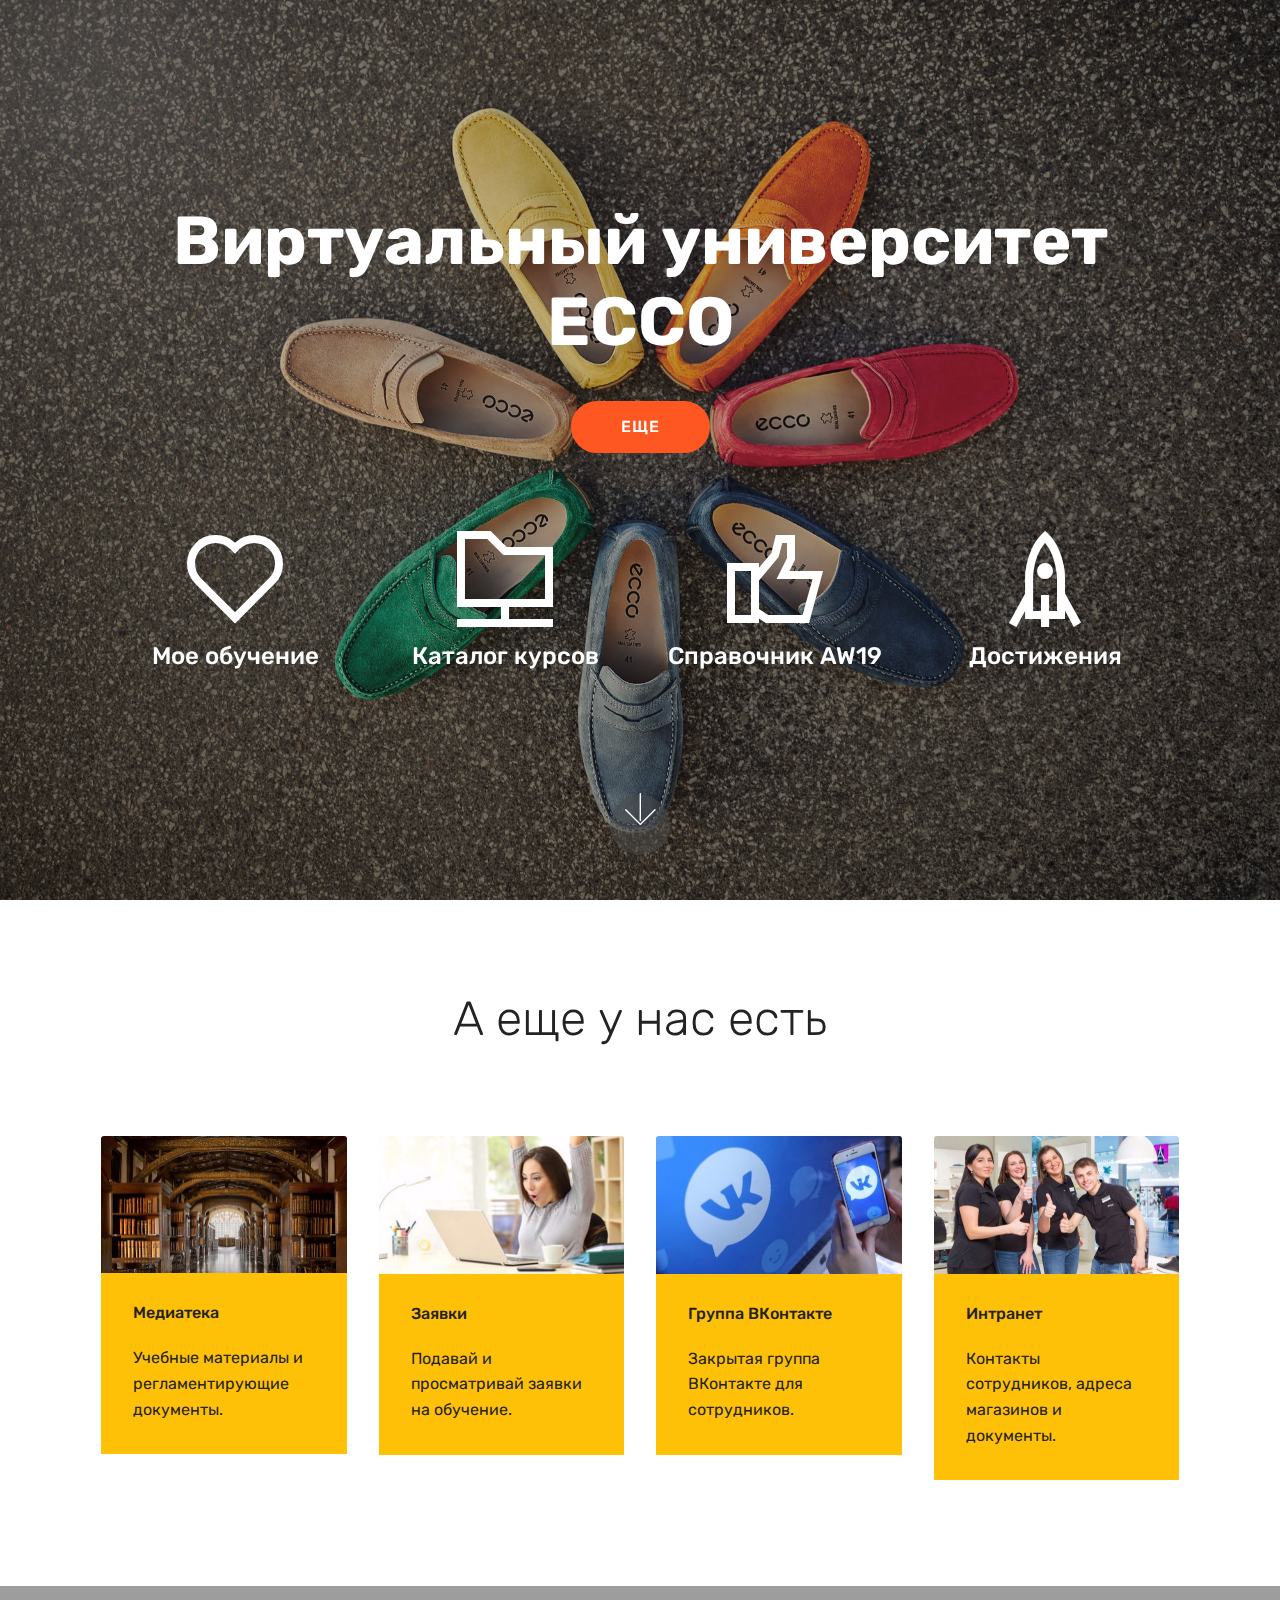
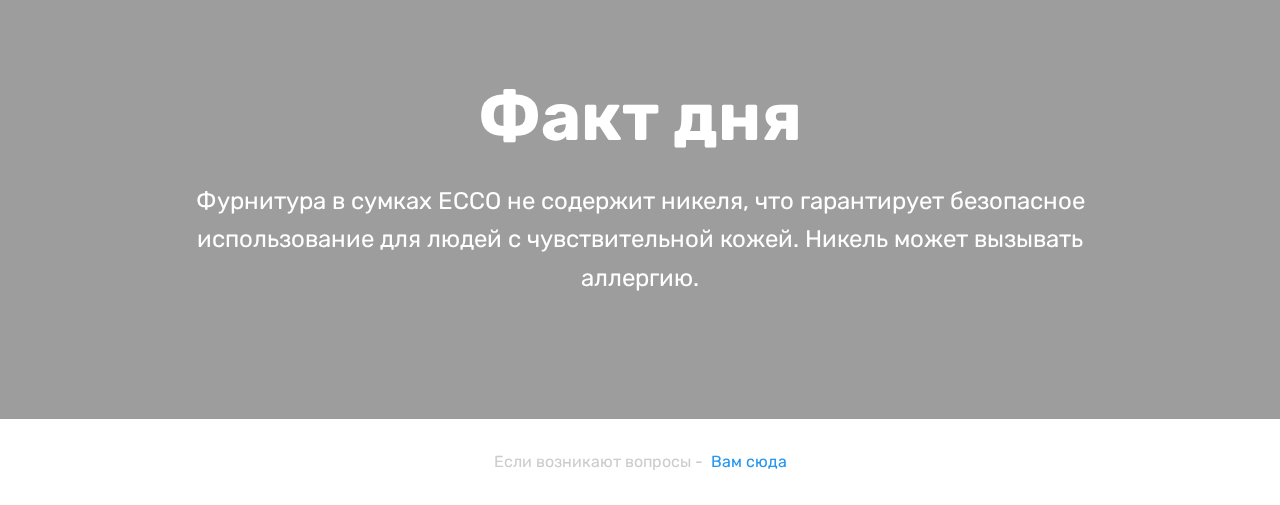
==== index.html @ 0a406d46 "create github pages" ====
<!DOCTYPE html>
<html>
<head>
  <!-- Site made with Mobirise Website Builder v4.11.6, https://mobirise.com -->
  <meta charset="UTF-8">
  <meta http-equiv="X-UA-Compatible" content="IE=edge">
  <meta name="generator" content="Mobirise v4.11.6, mobirise.com">
  <meta name="viewport" content="width=device-width, initial-scale=1, minimum-scale=1">
  <link rel="shortcut icon" href="assets/images/logo4.png" type="image/x-icon">
  <meta name="description" content="">
  
  <title>Home</title>
  <link rel="stylesheet" href="assets/web/assets/mobirise-icons2/mobirise2.css">
  <link rel="stylesheet" href="assets/web/assets/mobirise-icons/mobirise-icons.css">
  <link rel="stylesheet" href="assets/bootstrap/css/bootstrap.min.css">
  <link rel="stylesheet" href="assets/bootstrap/css/bootstrap-grid.min.css">
  <link rel="stylesheet" href="assets/bootstrap/css/bootstrap-reboot.min.css">
  <link rel="stylesheet" href="assets/tether/tether.min.css">
  <link rel="stylesheet" href="assets/theme/css/style.css">
  <link rel="preload" as="style" href="assets/mobirise/css/mbr-additional.css"><link rel="stylesheet" href="assets/mobirise/css/mbr-additional.css" type="text/css">
  
  
  
</head>
<body>
  <section class="header12 cid-rF2KSXUVbj mbr-fullscreen mbr-parallax-background" id="header12-5">

    

    <div class="mbr-overlay" style="opacity: 0.3; background-color: rgb(35, 35, 35);">
    </div>

    <div class="container  ">
            <div class="media-container">
                <div class="col-md-12 align-center">
                    <h1 class="mbr-section-title pb-3 mbr-white mbr-bold mbr-fonts-style display-1">Виртуальный университет ECCO</h1>
                    
                    <div class="mbr-section-btn align-center py-2"><a class="btn btn-md btn-secondary display-4" href="index.html#features18-3">ЕЩЕ</a></div>

                    <div class="icons-media-container mbr-white">
                        <div class="card col-12 col-md-6 col-lg-3">
                            <div class="icon-block">
                            <a href="https://eccoros.lms.mirapolis.ru/mira/#&step=15&s=G0wVFxaETwQktjFpTDcF&stype=nps&name=%D0%9C%D0%BE%D0%B8+%D0%BC%D0%B5%D1%80%D0%BE%D0%BF%D1%80%D0%B8%D1%8F%D1%82%D0%B8%D1%8F&doaction=Go&id=0&type=myMeasureList "target="_parent">
                                <span class="mbr-iconfont mobi-mbri-hearth mobi-mbri"></span>
                            </a>
                            </div>
                            <h5 class="mbr-fonts-style display-5">Мое обучение</h5>
                        </div>

                        <div class="card col-12 col-md-6 col-lg-3">
                            <div class="icon-block">
                                <a href="https://eccoros.lms.mirapolis.ru/mira/#&step=123&s=mNK8Bg6C9fw23qbfX5PQ&stype=nps&name=%D0%9A%D0%B0%D1%82%D0%B0%D0%BB%D0%BE%D0%B3+%D0%BC%D0%B5%D1%80%D0%BE%D0%BF%D1%80%D0%B8%D1%8F%D1%82%D0%B8%D0%B9&doaction=Go&id=0&type=StudentCoursesCat "target="_parent">
                                    <span class="mbr-iconfont mobi-mbri-to-ftp mobi-mbri"></span>
                                </a>
                            </div>
                            <h5 class="mbr-fonts-style display-5">
                                Каталог курсов</h5>
                        </div>

                        <div class="card col-12 col-md-6 col-lg-3">
                            <div class="icon-block">
                                <a href="https://ilyaecco.github.io/aw19/AW19.html" target="_blank">
                                    <span class="mbr-iconfont mobi-mbri-like mobi-mbri"></span>
                                </a>
                            </div>
                            <h5 class="mbr-fonts-style display-5">
                                Справочник AW19</h5>
                        </div>

                        <div class="card col-12 col-md-6 col-lg-3">
                            <div class="icon-block">
                                <a href="https://eccoros.lms.mirapolis.ru/mira/#&step=Go&id=0&type=reytingidostizheniyatest "target="_parent">
                                    <span class="mbr-iconfont mobi-mbri-rocket mobi-mbri"></span>
                                </a>
                            </div>
                            <h5 class="mbr-fonts-style display-5">
                                Достижения</h5>
                        </div>
                    </div>
                </div>
            </div>
    </div>

    <div class="mbr-arrow hidden-sm-down" aria-hidden="true">
        <a href="#next">
            <i class="mbri-down mbr-iconfont"></i>
        </a>
    </div>
</section>

<section class="engine"><a href="https://mobirise.info/h">how to create a web page</a></section><section class="features18 popup-btn-cards cid-rESOloBYd0" id="features18-3">

    

    
    <div class="container">
        <h2 class="mbr-section-title pb-3 align-center mbr-fonts-style display-2">
            А еще у нас есть</h2>
        
        <div class="media-container-row pt-5 ">
            <div class="card p-3 col-12 col-md-6 col-lg-3">
                <div class="card-wrapper ">
                    <div class="card-img">
                        <div class="mbr-overlay"></div>
                        <div class="mbr-section-btn text-center"><a href="https://eccoros.lms.mirapolis.ru/mira/#&step=126&s=uzj7u2jRxQue0jFMwpHb&stype=nps&name=%D0%9C%D0%B5%D0%B4%D0%B8%D0%B0%D1%82%D0%B5%D0%BA%D0%B0&doaction=Go&id=0&type=mediateka1 "target="_parent" class="btn btn-primary display-4">Подробнее</a></div>
                        <a href="https://eccoros.lms.mirapolis.ru/mira/#&step=126&s=uzj7u2jRxQue0jFMwpHb&stype=nps&name=%D0%9C%D0%B5%D0%B4%D0%B8%D0%B0%D1%82%D0%B5%D0%BA%D0%B0&doaction=Go&id=0&type=mediateka1"target="_parent"><img src="assets/images/oxford-jrmi13-492x312.jpeg" alt="Mobirise" title=""></a>
                    </div>
                    <div class="card-box">
                        <h4 class="card-title mbr-fonts-style display-7">Медиатека</h4>
                        <p class="mbr-text mbr-fonts-style align-left display-7">
                            Учебные материалы и регламентирующие документы.</p>
                    </div>
                </div>
            </div>
            <div class="card p-3 col-12 col-md-6 col-lg-3">
                <div class="card-wrapper">
                    <div class="card-img">
                        <div class="mbr-overlay"></div>
                        <div class="mbr-section-btn text-center"><a href="https://eccoros.lms.mirapolis.ru/mira/#&step=7&type=myquery&id=0&doaction=Go "target="_parent" class="btn btn-primary display-4">Подробнее</a></div>
                        <a href="https://eccoros.lms.mirapolis.ru/mira/#&step=7&type=myquery&id=0&doaction=Go"target="_parent"><img src="assets/images/untitled-10-12-492x350.jpeg" alt="Mobirise" title=""></a>
                    </div>
                    <div class="card-box">
                        <h4 class="card-title mbr-fonts-style display-7">
                            Заявки</h4>
                        <p class="mbr-text mbr-fonts-style display-7">
                           Подавай и просматривай заявки на обучение.</p>
                    </div>
                </div>
            </div>

            <div class="card p-3 col-12 col-md-6 col-lg-3">
                <div class="card-wrapper">
                    <div class="card-img">
                        <div class="mbr-overlay"></div>
                        <div class="mbr-section-btn text-center"><a href="https://vk.com/eccoros" class="btn btn-primary display-4" target="_blank">Подробнее</a></div>
                        <a href="https://vk.com/eccoros" target="_blank"><img src="assets/images/kaz-7260.jpg-1-492x277.jpeg" alt="Mobirise" title=""></a>
                    </div>
                    <div class="card-box">
                        <h4 class="card-title mbr-fonts-style display-7">
                            Группа ВКонтакте</h4>
                        <p class="mbr-text mbr-fonts-style display-7">
                            Закрытая группа ВКонтакте для сотрудников.</p>
                    </div>
                </div>
            </div>

            <div class="card p-3 col-12 col-md-6 col-lg-3">
                <div class="card-wrapper">
                    <div class="card-img">
                        <div class="mbr-overlay"></div>
                        <div class="mbr-section-btn text-center"><a href="http://intranet.ecco-ros.ru/" class="btn btn-primary display-4" target="_blank">Подробнее</a></div>
                        <a href="http://intranet.ecco-ros.ru/" target="_blank"><img src="assets/images/thank-1-492x329.jpeg" alt="Mobirise" title=""></a>
                    </div>
                    <div class="card-box">
                        <h4 class="card-title mbr-fonts-style display-7">
                            Интранет</h4>
                        <p class="mbr-text mbr-fonts-style display-7">Контакты сотрудников, адреса магазинов и документы.<br></p>
                    </div>
                </div>
            </div>
        </div>
    </div>
</section>

<section class="header1 cid-rFvX9EOYAN mbr-parallax-background" id="header1-c">

    

    <div class="mbr-overlay" style="opacity: 0.4; background-color: rgb(35, 35, 35);">
    </div>

    <div class="container">
        <div class="row justify-content-md-center">
            <div class="mbr-white col-md-10">
                <h1 class="mbr-section-title align-center mbr-bold pb-3 mbr-fonts-style display-1">
                    Факт дня</h1>
                
                <p class="mbr-text align-center pb-3 mbr-fonts-style display-5">Фурнитура в сумках ECCO не содержит никеля, что гарантирует безопасное использование для людей с чувствительной кожей. Никель может вызывать аллергию.</p>
                
            </div>
        </div>
    </div>

</section>

<section once="footers" class="cid-rFvUJloZs7" id="footer6-8">

    

    

    <div class="container">
        <div class="media-container-row align-center mbr-white">
            <div class="col-12">
                <p class="mbr-text mb-0 mbr-fonts-style display-7">Если возникают вопросы - &nbsp;<a href="mailto:i.ageev@ecco-ros.ru">Вам сюда</a></p>
            </div>
        </div>
    </div>
</section>


  <script src="assets/popper/popper.min.js"></script>
  <script src="assets/web/assets/jquery/jquery.min.js"></script>
  <script src="assets/bootstrap/js/bootstrap.min.js"></script>
  <script src="assets/vimeoplayer/jquery.mb.vimeo_player.js"></script>
  <script src="assets/parallax/jarallax.min.js"></script>
  <script src="assets/mbr-popup-btns/mbr-popup-btns.js"></script>
  <script src="assets/tether/tether.min.js"></script>
  <script src="assets/smoothscroll/smooth-scroll.js"></script>
  <script src="assets/theme/js/script.js"></script>
  
  
</body>
</html>
---- assets/web/assets/mobirise-icons2/mobirise2.css ----
@font-face {
  font-family: 'Moririse2';
  font-display: swap;
  src:  url('mobirise2.eot?f2bix4');
  src:  url('mobirise2.eot?f2bix4#iefix') format('embedded-opentype'),
    url('mobirise2.ttf?f2bix4') format('truetype'),
    url('mobirise2.woff?f2bix4') format('woff'),
    url('mobirise2.svg?f2bix4#mobirise2') format('svg');
  font-weight: normal;
  font-style: normal;
}

[class^="mobi-"], [class*=" mobi-"] {
  /* use !important to prevent issues with browser extensions that change fonts */
  font-family: 'Moririse2' !important;
  speak: none;
  font-style: normal;
  font-weight: normal;
  font-variant: normal;
  text-transform: none;
  line-height: 1;

  /* Better Font Rendering =========== */
  -webkit-font-smoothing: antialiased;
  -moz-osx-font-smoothing: grayscale;
}

.mobi-mbri-add-submenu:before {
  content: "\e900";
}
.mobi-mbri-alert:before {
  content: "\e901";
}
.mobi-mbri-align-center:before {
  content: "\e902";
}
.mobi-mbri-align-justify:before {
  content: "\e903";
}
.mobi-mbri-align-left:before {
  content: "\e904";
}
.mobi-mbri-align-right:before {
  content: "\e905";
}
.mobi-mbri-android:before {
  content: "\e906";
}
.mobi-mbri-apple:before {
  content: "\e907";
}
.mobi-mbri-arrow-down:before {
  content: "\e908";
}
.mobi-mbri-arrow-next:before {
  content: "\e909";
}
.mobi-mbri-arrow-prev:before {
  content: "\e90a";
}
.mobi-mbri-arrow-up:before {
  content: "\e90b";
}
.mobi-mbri-bold:before {
  content: "\e90c";
}
.mobi-mbri-bookmark:before {
  content: "\e90d";
}
.mobi-mbri-bootstrap:before {
  content: "\e90e";
}
.mobi-mbri-briefcase:before {
  content: "\e90f";
}
.mobi-mbri-browse:before {
  content: "\e910";
}
.mobi-mbri-bulleted-list:before {
  content: "\e911";
}
.mobi-mbri-calendar:before {
  content: "\e912";
}
.mobi-mbri-camera:before {
  content: "\e913";
}
.mobi-mbri-cart-add:before {
  content: "\e914";
}
.mobi-mbri-cart-full:before {
  content: "\e915";
}
.mobi-mbri-cash:before {
  content: "\e916";
}
.mobi-mbri-change-style:before {
  content: "\e917";
}
.mobi-mbri-chat:before {
  content: "\e918";
}
.mobi-mbri-clock:before {
  content: "\e919";
}
.mobi-mbri-close:before {
  content: "\e91a";
}
.mobi-mbri-cloud:before {
  content: "\e91b";
}
.mobi-mbri-code:before {
  content: "\e91c";
}
.mobi-mbri-contact-form:before {
  content: "\e91d";
}
.mobi-mbri-credit-card:before {
  content: "\e91e";
}
.mobi-mbri-cursor-click:before {
  content: "\e91f";
}
.mobi-mbri-cust-feedback:before {
  content: "\e920";
}
.mobi-mbri-database:before {
  content: "\e921";
}
.mobi-mbri-delivery:before {
  content: "\e922";
}
.mobi-mbri-desktop:before {
  content: "\e923";
}
.mobi-mbri-devices:before {
  content: "\e924";
}
.mobi-mbri-down:before {
  content: "\e925";
}
.mobi-mbri-download-2:before {
  content: "\e926";
}
.mobi-mbri-download:before {
  content: "\e927";
}
.mobi-mbri-drag-n-drop-2:before {
  content: "\e928";
}
.mobi-mbri-drag-n-drop:before {
  content: "\e929";
}
.mobi-mbri-edit-2:before {
  content: "\e92a";
}
.mobi-mbri-edit:before {
  content: "\e92b";
}
.mobi-mbri-error:before {
  content: "\e92c";
}
.mobi-mbri-extension:before {
  content: "\e92d";
}
.mobi-mbri-features:before {
  content: "\e92e";
}
.mobi-mbri-file:before {
  content: "\e92f";
}
.mobi-mbri-flag:before {
  content: "\e930";
}
.mobi-mbri-folder:before {
  content: "\e931";
}
.mobi-mbri-gift:before {
  content: "\e932";
}
.mobi-mbri-github:before {
  content: "\e933";
}
.mobi-mbri-globe-2:before {
  content: "\e934";
}
.mobi-mbri-globe:before {
  content: "\e935";
}
.mobi-mbri-growing-chart:before {
  content: "\e936";
}
.mobi-mbri-hearth:before {
  content: "\e937";
}
.mobi-mbri-help:before {
  content: "\e938";
}
.mobi-mbri-home:before {
  content: "\e939";
}
.mobi-mbri-hot-cup:before {
  content: "\e93a";
}
.mobi-mbri-idea:before {
  content: "\e93b";
}
.mobi-mbri-image-gallery:before {
  content: "\e93c";
}
.mobi-mbri-image-slider:before {
  content: "\e93d";
}
.mobi-mbri-info:before {
  content: "\e93e";
}
.mobi-mbri-italic:before {
  content: "\e93f";
}
.mobi-mbri-key:before {
  content: "\e940";
}
.mobi-mbri-laptop:before {
  content: "\e941";
}
.mobi-mbri-layers:before {
  content: "\e942";
}
.mobi-mbri-left-right:before {
  content: "\e943";
}
.mobi-mbri-left:before {
  content: "\e944";
}
.mobi-mbri-letter:before {
  content: "\e945";
}
.mobi-mbri-like:before {
  content: "\e946";
}
.mobi-mbri-link:before {
  content: "\e947";
}
.mobi-mbri-lock:before {
  content: "\e948";
}
.mobi-mbri-login:before {
  content: "\e949";
}
.mobi-mbri-logout:before {
  content: "\e94a";
}
.mobi-mbri-magic-stick:before {
  content: "\e94b";
}
.mobi-mbri-map-pin:before {
  content: "\e94c";
}
.mobi-mbri-menu:before {
  content: "\e94d";
}
.mobi-mbri-mobile-2:before {
  content: "\e94e";
}
.mobi-mbri-mobile-horizontal:before {
  content: "\e94f";
}
.mobi-mbri-mobile:before {
  content: "\e950";
}
.mobi-mbri-mobirise:before {
  content: "\e951";
}
.mobi-mbri-more-horizontal:before {
  content: "\e952";
}
.mobi-mbri-more-vertical:before {
  content: "\e953";
}
.mobi-mbri-music:before {
  content: "\e954";
}
.mobi-mbri-new-file:before {
  content: "\e955";
}
.mobi-mbri-numbered-list:before {
  content: "\e956";
}
.mobi-mbri-opened-folder:before {
  content: "\e957";
}
.mobi-mbri-pages:before {
  content: "\e958";
}
.mobi-mbri-paper-plane:before {
  content: "\e959";
}
.mobi-mbri-paperclip:before {
  content: "\e95a";
}
.mobi-mbri-phone:before {
  content: "\e95b";
}
.mobi-mbri-photo:before {
  content: "\e95c";
}
.mobi-mbri-photos:before {
  content: "\e95d";
}
.mobi-mbri-pin:before {
  content: "\e95e";
}
.mobi-mbri-play:before {
  content: "\e95f";
}
.mobi-mbri-plus:before {
  content: "\e960";
}
.mobi-mbri-preview:before {
  content: "\e961";
}
.mobi-mbri-print:before {
  content: "\e962";
}
.mobi-mbri-protect:before {
  content: "\e963";
}
.mobi-mbri-question:before {
  content: "\e964";
}
.mobi-mbri-quote-left:before {
  content: "\e965";
}
.mobi-mbri-quote-right:before {
  content: "\e966";
}
.mobi-mbri-redo:before {
  content: "\e967";
}
.mobi-mbri-refresh:before {
  content: "\e968";
}
.mobi-mbri-responsive-2:before {
  content: "\e969";
}
.mobi-mbri-responsive:before {
  content: "\e96a";
}
.mobi-mbri-right:before {
  content: "\e96b";
}
.mobi-mbri-rocket:before {
  content: "\e96c";
}
.mobi-mbri-sad-face:before {
  content: "\e96d";
}
.mobi-mbri-sale:before {
  content: "\e96e";
}
.mobi-mbri-save:before {
  content: "\e96f";
}
.mobi-mbri-search:before {
  content: "\e970";
}
.mobi-mbri-setting-2:before {
  content: "\e971";
}
.mobi-mbri-setting-3:before {
  content: "\e972";
}
.mobi-mbri-setting:before {
  content: "\e973";
}
.mobi-mbri-share:before {
  content: "\e974";
}
.mobi-mbri-shopping-bag:before {
  content: "\e975";
}
.mobi-mbri-shopping-basket:before {
  content: "\e976";
}
.mobi-mbri-shopping-cart:before {
  content: "\e977";
}
.mobi-mbri-sites:before {
  content: "\e978";
}
.mobi-mbri-smile-face:before {
  content: "\e979";
}
.mobi-mbri-speed:before {
  content: "\e97a";
}
.mobi-mbri-star:before {
  content: "\e97b";
}
.mobi-mbri-success:before {
  content: "\e97c";
}
.mobi-mbri-sun:before {
  content: "\e97d";
}
.mobi-mbri-sun2:before {
  content: "\e97e";
}
.mobi-mbri-tablet-vertical:before {
  content: "\e97f";
}
.mobi-mbri-tablet:before {
  content: "\e980";
}
.mobi-mbri-target:before {
  content: "\e981";
}
.mobi-mbri-timer:before {
  content: "\e982";
}
.mobi-mbri-to-ftp:before {
  content: "\e983";
}
.mobi-mbri-to-local-drive:before {
  content: "\e984";
}
.mobi-mbri-touch-swipe:before {
  content: "\e985";
}
.mobi-mbri-touch:before {
  content: "\e986";
}
.mobi-mbri-trash:before {
  content: "\e987";
}
.mobi-mbri-underline:before {
  content: "\e988";
}
.mobi-mbri-undo:before {
  content: "\e989";
}
.mobi-mbri-unlink:before {
  content: "\e98a";
}
.mobi-mbri-unlock:before {
  content: "\e98b";
}
.mobi-mbri-up-down:before {
  content: "\e98c";
}
.mobi-mbri-up:before {
  content: "\e98d";
}
.mobi-mbri-update:before {
  content: "\e98e";
}
.mobi-mbri-upload-2:before {
  content: "\e98f";
}
.mobi-mbri-upload:before {
  content: "\e990";
}
.mobi-mbri-user-2:before {
  content: "\e991";
}
.mobi-mbri-user:before {
  content: "\e992";
}
.mobi-mbri-users:before {
  content: "\e993";
}
.mobi-mbri-video-play:before {
  content: "\e994";
}
.mobi-mbri-video:before {
  content: "\e995";
}
.mobi-mbri-watch:before {
  content: "\e996";
}
.mobi-mbri-website-theme-2:before {
  content: "\e997";
}
.mobi-mbri-website-theme:before {
  content: "\e998";
}
.mobi-mbri-wifi:before {
  content: "\e999";
}
.mobi-mbri-windows:before {
  content: "\e99a";
}
.mobi-mbri-zoom-in:before {
  content: "\e99b";
}
.mobi-mbri-zoom-out:before {
  content: "\e99c";
}
---- assets/web/assets/mobirise-icons/mobirise-icons.css ----
@font-face {
  font-family: 'MobiriseIcons';
  src:  url('mobirise-icons.eot?spat4u');
  src:  url('mobirise-icons.eot?spat4u#iefix') format('embedded-opentype'),
    url('mobirise-icons.ttf?spat4u') format('truetype'),
    url('mobirise-icons.woff?spat4u') format('woff'),
    url('mobirise-icons.svg?spat4u#MobiriseIcons') format('svg');
  font-weight: normal;
  font-style: normal;
  font-display: swap;
}

[class^="mbri-"], [class*=" mbri-"] {
  /* use !important to prevent issues with browser extensions that change fonts */
  font-family: MobiriseIcons !important;
  speak: none;
  font-style: normal;
  font-weight: normal;
  font-variant: normal;
  text-transform: none;
  line-height: 1;

  /* Better Font Rendering =========== */
  -webkit-font-smoothing: antialiased;
  -moz-osx-font-smoothing: grayscale;
}

.mbri-add-submenu:before {
  content: "\e900";
}
.mbri-alert:before {
  content: "\e901";
}
.mbri-align-center:before {
  content: "\e902";
}
.mbri-align-justify:before {
  content: "\e903";
}
.mbri-align-left:before {
  content: "\e904";
}
.mbri-align-right:before {
  content: "\e905";
}
.mbri-android:before {
  content: "\e906";
}
.mbri-apple:before {
  content: "\e907";
}
.mbri-arrow-down:before {
  content: "\e908";
}
.mbri-arrow-next:before {
  content: "\e909";
}
.mbri-arrow-prev:before {
  content: "\e90a";
}
.mbri-arrow-up:before {
  content: "\e90b";
}
.mbri-bold:before {
  content: "\e90c";
}
.mbri-bookmark:before {
  content: "\e90d";
}
.mbri-bootstrap:before {
  content: "\e90e";
}
.mbri-briefcase:before {
  content: "\e90f";
}
.mbri-browse:before {
  content: "\e910";
}
.mbri-bulleted-list:before {
  content: "\e911";
}
.mbri-calendar:before {
  content: "\e912";
}
.mbri-camera:before {
  content: "\e913";
}
.mbri-cart-add:before {
  content: "\e914";
}
.mbri-cart-full:before {
  content: "\e915";
}
.mbri-cash:before {
  content: "\e916";
}
.mbri-change-style:before {
  content: "\e917";
}
.mbri-chat:before {
  content: "\e918";
}
.mbri-clock:before {
  content: "\e919";
}
.mbri-close:before {
  content: "\e91a";
}
.mbri-cloud:before {
  content: "\e91b";
}
.mbri-code:before {
  content: "\e91c";
}
.mbri-contact-form:before {
  content: "\e91d";
}
.mbri-credit-card:before {
  content: "\e91e";
}
.mbri-cursor-click:before {
  content: "\e91f";
}
.mbri-cust-feedback:before {
  content: "\e920";
}
.mbri-database:before {
  content: "\e921";
}
.mbri-delivery:before {
  content: "\e922";
}
.mbri-desktop:before {
  content: "\e923";
}
.mbri-devices:before {
  content: "\e924";
}
.mbri-down:before {
  content: "\e925";
}
.mbri-download:before {
  content: "\e989";
}
.mbri-drag-n-drop:before {
  content: "\e927";
}
.mbri-drag-n-drop2:before {
  content: "\e928";
}
.mbri-edit:before {
  content: "\e929";
}
.mbri-edit2:before {
  content: "\e92a";
}
.mbri-error:before {
  content: "\e92b";
}
.mbri-extension:before {
  content: "\e92c";
}
.mbri-features:before {
  content: "\e92d";
}
.mbri-file:before {
  content: "\e92e";
}
.mbri-flag:before {
  content: "\e92f";
}
.mbri-folder:before {
  content: "\e930";
}
.mbri-gift:before {
  content: "\e931";
}
.mbri-github:before {
  content: "\e932";
}
.mbri-globe:before {
  content: "\e933";
}
.mbri-globe-2:before {
  content: "\e934";
}
.mbri-growing-chart:before {
  content: "\e935";
}
.mbri-hearth:before {
  content: "\e936";
}
.mbri-help:before {
  content: "\e937";
}
.mbri-home:before {
  content: "\e938";
}
.mbri-hot-cup:before {
  content: "\e939";
}
.mbri-idea:before {
  content: "\e93a";
}
.mbri-image-gallery:before {
  content: "\e93b";
}
.mbri-image-slider:before {
  content: "\e93c";
}
.mbri-info:before {
  content: "\e93d";
}
.mbri-italic:before {
  content: "\e93e";
}
.mbri-key:before {
  content: "\e93f";
}
.mbri-laptop:before {
  content: "\e940";
}
.mbri-layers:before {
  content: "\e941";
}
.mbri-left-right:before {
  content: "\e942";
}
.mbri-left:before {
  content: "\e943";
}
.mbri-letter:before {
  content: "\e944";
}
.mbri-like:before {
  content: "\e945";
}
.mbri-link:before {
  content: "\e946";
}
.mbri-lock:before {
  content: "\e947";
}
.mbri-login:before {
  content: "\e948";
}
.mbri-logout:before {
  content: "\e949";
}
.mbri-magic-stick:before {
  content: "\e94a";
}
.mbri-map-pin:before {
  content: "\e94b";
}
.mbri-menu:before {
  content: "\e94c";
}
.mbri-mobile:before {
  content: "\e94d";
}
.mbri-mobile2:before {
  content: "\e94e";
}
.mbri-mobirise:before {
  content: "\e94f";
}
.mbri-more-horizontal:before {
  content: "\e950";
}
.mbri-more-vertical:before {
  content: "\e951";
}
.mbri-music:before {
  content: "\e952";
}
.mbri-new-file:before {
  content: "\e953";
}
.mbri-numbered-list:before {
  content: "\e954";
}
.mbri-opened-folder:before {
  content: "\e955";
}
.mbri-pages:before {
  content: "\e956";
}
.mbri-paper-plane:before {
  content: "\e957";
}
.mbri-paperclip:before {
  content: "\e958";
}
.mbri-photo:before {
  content: "\e959";
}
.mbri-photos:before {
  content: "\e95a";
}
.mbri-pin:before {
  content: "\e95b";
}
.mbri-play:before {
  content: "\e95c";
}
.mbri-plus:before {
  content: "\e95d";
}
.mbri-preview:before {
  content: "\e95e";
}
.mbri-print:before {
  content: "\e95f";
}
.mbri-protect:before {
  content: "\e960";
}
.mbri-question:before {
  content: "\e961";
}
.mbri-quote-left:before {
  content: "\e962";
}
.mbri-quote-right:before {
  content: "\e963";
}
.mbri-refresh:before {
  content: "\e964";
}
.mbri-responsive:before {
  content: "\e965";
}
.mbri-right:before {
  content: "\e966";
}
.mbri-rocket:before {
  content: "\e967";
}
.mbri-sad-face:before {
  content: "\e968";
}
.mbri-sale:before {
  content: "\e969";
}
.mbri-save:before {
  content: "\e96a";
}
.mbri-search:before {
  content: "\e96b";
}
.mbri-setting:before {
  content: "\e96c";
}
.mbri-setting2:before {
  content: "\e96d";
}
.mbri-setting3:before {
  content: "\e96e";
}
.mbri-share:before {
  content: "\e96f";
}
.mbri-shopping-bag:before {
  content: "\e970";
}
.mbri-shopping-basket:before {
  content: "\e971";
}
.mbri-shopping-cart:before {
  content: "\e972";
}
.mbri-sites:before {
  content: "\e973";
}
.mbri-smile-face:before {
  content: "\e974";
}
.mbri-speed:before {
  content: "\e975";
}
.mbri-star:before {
  content: "\e976";
}
.mbri-success:before {
  content: "\e977";
}
.mbri-sun:before {
  content: "\e978";
}
.mbri-sun2:before {
  content: "\e979";
}
.mbri-tablet:before {
  content: "\e97a";
}
.mbri-tablet-vertical:before {
  content: "\e97b";
}
.mbri-target:before {
  content: "\e97c";
}
.mbri-timer:before {
  content: "\e97d";
}
.mbri-to-ftp:before {
  content: "\e97e";
}
.mbri-to-local-drive:before {
  content: "\e97f";
}
.mbri-touch-swipe:before {
  content: "\e980";
}
.mbri-touch:before {
  content: "\e981";
}
.mbri-trash:before {
  content: "\e982";
}
.mbri-underline:before {
  content: "\e983";
}
.mbri-unlink:before {
  content: "\e984";
}
.mbri-unlock:before {
  content: "\e985";
}
.mbri-up-down:before {
  content: "\e986";
}
.mbri-up:before {
  content: "\e987";
}
.mbri-update:before {
  content: "\e988";
}
.mbri-upload:before {
 content: "\e926"; 
}
.mbri-user:before {
  content: "\e98a";
}
.mbri-user2:before {
  content: "\e98b";
}
.mbri-users:before {
  content: "\e98c";
}
.mbri-video:before {
  content: "\e98d";
}
.mbri-video-play:before {
  content: "\e98e";
}
.mbri-watch:before {
  content: "\e98f";
}
.mbri-website-theme:before {
  content: "\e990";
}
.mbri-wifi:before {
  content: "\e991";
}
.mbri-windows:before {
  content: "\e992";
}
.mbri-zoom-out:before {
  content: "\e993";
}
.mbri-redo:before {
  content: "\e994";
}
.mbri-undo:before {
  content: "\e995";
}
---- assets/theme/css/style.css ----
/*!
 * Mobirise v4 theme (https://mobirise.com/)
 * Copyright 2017 Mobirise
 */
section {
  background-color: #eeeeee; }

body {
  font-style: normal;
  line-height: 1.5; }

section,
.container,
.container-fluid {
  position: relative;
  word-wrap: break-word; }

a.mbr-iconfont:hover {
  text-decoration: none; }

.article .lead p,
.article .lead ul,
.article .lead ol,
.article .lead pre,
.article .lead blockquote {
  margin-bottom: 0; }

ul,
ol,
pre,
blockquote {
  margin-bottom: 2.3125rem; }

pre {
  background: #f4f4f4;
  padding: 10px 24px;
  white-space: pre-wrap; }

.inactive {
  -webkit-user-select: none;
  -moz-user-select: none;
  -ms-user-select: none;
  user-select: none;
  pointer-events: none;
  -webkit-user-drag: none;
  user-drag: none; }

.mbr-section__comments .row {
  justify-content: center;
  -webkit-justify-content: center; }

a {
  font-style: normal;
  font-weight: 400;
  cursor: pointer; }
  a, a:hover {
    text-decoration: none; }

figure {
  margin-bottom: 0; }

body {
  color: #232323; }

h1,
h2,
h3,
h4,
h5,
h6,
.h1,
.h2,
.h3,
.h4,
.h5,
.h6,
.display-1,
.display-2,
.display-3,
.display-4 {
  line-height: 1;
  word-break: break-word;
  word-wrap: break-word; }

.mbr-section-title {
  font-style: normal;
  line-height: 1.2; }

.mbr-section-subtitle {
  line-height: 1.3; }

.mbr-text {
  font-style: normal;
  line-height: 1.6; }

b,
strong {
  font-weight: bold; }

blockquote {
  padding: 10px 0 10px 20px;
  position: relative;
  border-left: 2px solid;
  border-color: #ff3366; }

input:-webkit-autofill, input:-webkit-autofill:hover, input:-webkit-autofill:focus, input:-webkit-autofill:active {
  transition-delay: 9999s;
  transition-property: background-color, color; }

textarea[type='hidden'] {
  display: none; }

body {
  position: relative; }

section {
  background-position: 50% 50%;
  background-repeat: no-repeat;
  background-size: cover; }
  section .mbr-background-video,
  section .mbr-background-video-preview {
    position: absolute;
    bottom: 0;
    left: 0;
    right: 0;
    top: 0; }

.hidden {
  visibility: hidden; }

.mbr-z-index20 {
  z-index: 20; }

/*! Base colors */
.mbr-white {
  color: #ffffff; }

.mbr-black {
  color: #000000; }

.mbr-bg-white {
  background-color: #ffffff; }

.mbr-bg-black {
  background-color: #000000; }

/*! Text-aligns */
.align-left {
  text-align: left; }

.align-center {
  text-align: center; }

.align-right {
  text-align: right; }

@media (max-width: 767px) {
  .align-left,
  .align-center,
  .align-right,
  .mbr-section-btn,
  .mbr-section-title {
    text-align: center; } }
/*! Font-weight  */
.mbr-light {
  font-weight: 300; }

.mbr-regular {
  font-weight: 400; }

.mbr-semibold {
  font-weight: 500; }

.mbr-bold {
  font-weight: 700; }

/*! Media  */
.media-size-item {
  -webkit-flex: 1 1 auto;
  -moz-flex: 1 1 auto;
  -ms-flex: 1 1 auto;
  -o-flex: 1 1 auto;
  flex: 1 1 auto; }

.media-content {
  -webkit-flex-basis: 100%;
  flex-basis: 100%; }

.media-container-row {
  display: -ms-flexbox;
  display: -webkit-flex;
  display: flex;
  -webkit-flex-direction: row;
  -ms-flex-direction: row;
  flex-direction: row;
  -webkit-flex-wrap: wrap;
  -ms-flex-wrap: wrap;
  flex-wrap: wrap;
  -webkit-justify-content: center;
  -ms-flex-pack: center;
  justify-content: center;
  -webkit-align-content: center;
  -ms-flex-line-pack: center;
  align-content: center;
  -webkit-align-items: start;
  -ms-flex-align: start;
  align-items: start; }
  .media-container-row .media-size-item {
    width: 400px; }

.media-container-column {
  display: -ms-flexbox;
  display: -webkit-flex;
  display: flex;
  -webkit-flex-direction: column;
  -ms-flex-direction: column;
  flex-direction: column;
  -webkit-flex-wrap: wrap;
  -ms-flex-wrap: wrap;
  flex-wrap: wrap;
  -webkit-justify-content: center;
  -ms-flex-pack: center;
  justify-content: center;
  -webkit-align-content: center;
  -ms-flex-line-pack: center;
  align-content: center;
  -webkit-align-items: stretch;
  -ms-flex-align: stretch;
  align-items: stretch; }
  .media-container-column > * {
    width: 100%; }

@media (min-width: 992px) {
  .media-container-row {
    -webkit-flex-wrap: nowrap;
    -ms-flex-wrap: nowrap;
    flex-wrap: nowrap; } }
figure {
  overflow: hidden; }

figure[mbr-media-size] {
  transition: width 0.1s; }

.mbr-figure img,
.mbr-figure iframe {
  display: block;
  width: 100%; }

.card {
  background-color: transparent;
  border: none; }

.card-box {
  width: 100%; }

.card-img {
  text-align: center;
  flex-shrink: 0;
  -webkit-flex-shrink: 0; }

.media {
  max-width: 100%;
  margin: 0 auto; }

.mbr-figure {
  -ms-flex-item-align: center;
  -ms-grid-row-align: center;
  -webkit-align-self: center;
  align-self: center; }

.media-container > div {
  max-width: 100%; }

.mbr-figure img,
.card-img img {
  width: 100%; }

@media (max-width: 991px) {
  .media-size-item {
    width: auto !important; }

  .media {
    width: auto; }

  .mbr-figure {
    width: 100% !important; } }
/*! Buttons */
.btn {
  font-weight: 500;
  border-width: 2px;
  font-style: normal;
  letter-spacing: 1px;
  margin: .4rem .8rem;
  white-space: normal;
  -webkit-transition: all .3s ease-in-out;
  -moz-transition: all .3s ease-in-out;
  transition: all .3s ease-in-out;
  display: inline-flex;
  align-items: center;
  justify-content: center;
  word-break: break-word;
  -webkit-align-items: center;
  -webkit-justify-content: center;
  display: -webkit-inline-flex; }

.btn-sm {
  font-weight: 500;
  letter-spacing: 1px;
  -webkit-transition: all .3s ease-in-out;
  -moz-transition: all .3s ease-in-out;
  transition: all .3s ease-in-out; }

.btn-md {
  font-weight: 500;
  letter-spacing: 1px;
  margin: .4rem .8rem !important;
  -webkit-transition: all .3s ease-in-out;
  -moz-transition: all .3s ease-in-out;
  transition: all .3s ease-in-out; }

.btn-lg {
  font-weight: 500;
  letter-spacing: 1px;
  margin: .4rem .8rem !important;
  -webkit-transition: all .3s ease-in-out;
  -moz-transition: all .3s ease-in-out;
  transition: all .3s ease-in-out; }

.mbr-section-btn {
  margin-left: -0.25rem;
  margin-right: -0.25rem;
  font-size: 0; }

nav .mbr-section-btn {
  margin-left: 0rem;
  margin-right: 0rem; }

.btn-form {
  border-radius: 0; }
  .btn-form:hover {
    cursor: pointer; }

/*! Btn icon margin */
.btn .mbr-iconfont,
.btn.btn-sm .mbr-iconfont {
  cursor: pointer;
  margin-right: 0.5rem; }

.btn.btn-md .mbr-iconfont,
.btn.btn-md .mbr-iconfont {
  margin-right: 0.8rem; }

.mbr-regular {
  font-weight: 400; }

.mbr-semibold {
  font-weight: 500; }

.mbr-bold {
  font-weight: 700; }

[type='submit'] {
  -webkit-appearance: none; }

/*! Full-screen */
.mbr-fullscreen .mbr-overlay {
  min-height: 100vh; }

.mbr-fullscreen {
  display: flex;
  display: -webkit-flex;
  display: -moz-flex;
  display: -ms-flex;
  display: -o-flex;
  align-items: center;
  -webkit-align-items: center;
  min-height: 100vh;
  padding-top: 3rem;
  padding-bottom: 3rem; }

/*! Map */
.map {
  height: 25rem;
  position: relative; }
  .map iframe {
    width: 100%;
    height: 100%; }

.mbr-overlay {
  background-color: #000;
  bottom: 0;
  left: 0;
  opacity: .5;
  position: absolute;
  right: 0;
  top: 0;
  z-index: 0;
  pointer-events: none; }

/* Form */
blockquote {
  font-style: italic;
  padding: 10px 0 10px 20px;
  font-size: 1.09rem;
  position: relative;
  border-width: 3px; }

.form-control {
  background-color: #f5f5f5;
  box-shadow: none;
  color: #565656;
  line-height: 1.43;
  min-height: 3.5em;
  padding: 1.07em .5em; }
  .form-control, .form-control:focus {
    border: 1px solid #e8e8e8; }
  .form-active .form-control:invalid {
    border-color: red; }

.form-control-label {
  position: relative;
  cursor: pointer;
  margin-bottom: .357em;
  padding: 0; }

.alert {
  color: #ffffff;
  border-radius: 0;
  border: 0;
  font-size: .875rem;
  line-height: 1.5;
  margin-bottom: 1.875rem;
  padding: 1.25rem;
  position: relative; }
  .alert.alert-form::after {
    background-color: inherit;
    bottom: -7px;
    content: "";
    display: block;
    height: 14px;
    left: 50%;
    margin-left: -7px;
    position: absolute;
    transform: rotate(45deg);
    width: 14px;
    -webkit-transform: rotate(45deg); }

.form-asterisk {
  font-family: initial;
  position: absolute;
  top: -2px;
  font-weight: normal; }

/*! Scroll to top arrow */
#scrollToTop a i:before {
  content: '';
  position: absolute;
  height: 40%;
  top: 25%;
  background: #fff;
  width: 2px;
  left: calc(50% - 1px); }
#scrollToTop a i:after {
  content: '';
  position: absolute;
  display: block;
  border-top: 2px solid #fff;
  border-right: 2px solid #fff;
  width: 40%;
  height: 40%;
  left: 30%;
  bottom: 30%;
  transform: rotate(135deg);
  -webkit-transform: rotate(135deg); }

.mbr-arrow-up {
  bottom: 25px;
  right: 90px;
  position: fixed;
  text-align: right;
  z-index: 5000;
  color: #ffffff;
  font-size: 32px;
  transform: rotate(180deg);
  -webkit-transform: rotate(180deg); }

.mbr-arrow-up a {
  background: rgba(0, 0, 0, 0.2);
  border-radius: 3px;
  color: #fff;
  display: inline-block;
  height: 60px;
  width: 60px;
  outline-style: none !important;
  position: relative;
  text-decoration: none;
  transition: all 0.3s ease-in-out;
  cursor: pointer;
  text-align: center; }
  .mbr-arrow-up a:hover {
    background-color: rgba(0, 0, 0, 0.4); }
  .mbr-arrow-up a i {
    line-height: 60px; }

.mbr-arrow-up-icon {
  display: block;
  color: #fff; }

.mbr-arrow-up-icon::before {
  content: '\203a';
  display: inline-block;
  font-family: serif;
  font-size: 32px;
  line-height: 1;
  font-style: normal;
  position: relative;
  top: 6px;
  left: -4px;
  -webkit-transform: rotate(-90deg);
  transform: rotate(-90deg); }

/*! Arrow Down */
.mbr-arrow {
  position: absolute;
  bottom: 45px;
  left: 50%;
  width: 60px;
  height: 60px;
  cursor: pointer;
  background-color: rgba(80, 80, 80, 0.5);
  border-radius: 50%;
  -webkit-transform: translateX(-50%);
  transform: translateX(-50%); }
  .mbr-arrow > a {
    display: inline-block;
    text-decoration: none;
    outline-style: none;
    -webkit-animation: arrowdown 1.7s ease-in-out infinite;
    animation: arrowdown 1.7s ease-in-out infinite; }
    .mbr-arrow > a > i {
      position: absolute;
      top: -2px;
      left: 15px;
      font-size: 2rem; }

@keyframes arrowdown {
  0% {
    transform: translateY(0px);
    -webkit-transform: translateY(0px); }
  50% {
    transform: translateY(-5px);
    -webkit-transform: translateY(-5px); }
  100% {
    transform: translateY(0px);
    -webkit-transform: translateY(0px); } }
@-webkit-keyframes arrowdown {
  0% {
    transform: translateY(0px);
    -webkit-transform: translateY(0px); }
  50% {
    transform: translateY(-5px);
    -webkit-transform: translateY(-5px); }
  100% {
    transform: translateY(0px);
    -webkit-transform: translateY(0px); } }
@media (max-width: 500px) {
  .mbr-arrow-up {
    left: 50%;
    right: auto;
    transform: translateX(-50%) rotate(180deg);
    -webkit-transform: translateX(-50%) rotate(180deg); } }
/*Gradients animation*/
@keyframes gradient-animation {
  from {
    background-position: 0% 100%;
    animation-timing-function: ease-in-out; }
  to {
    background-position: 100% 0%;
    animation-timing-function: ease-in-out; } }
@-webkit-keyframes gradient-animation {
  from {
    background-position: 0% 100%;
    animation-timing-function: ease-in-out; }
  to {
    background-position: 100% 0%;
    animation-timing-function: ease-in-out; } }
.bg-gradient {
  background-size: 200% 200%;
  animation: gradient-animation 5s infinite alternate;
  -webkit-animation: gradient-animation 5s infinite alternate; }

.menu .navbar-brand {
  display: -webkit-flex; }
  .menu .navbar-brand span {
    display: flex;
    display: -webkit-flex; }
  .menu .navbar-brand .navbar-caption-wrap {
    display: -webkit-flex; }
  .menu .navbar-brand .navbar-logo img {
    display: -webkit-flex; }
@media (min-width: 768px) and (max-width: 1023px) {
  .menu .navbar-toggleable-sm .navbar-nav {
    display: -webkit-box;
    display: -webkit-flex;
    display: -ms-flexbox; } }
@media (max-width: 1023px) {
  .menu .navbar-collapse {
    max-height: 93.5vh; }
    .menu .navbar-collapse.show {
      overflow: auto; } }
@media (min-width: 1024px) {
  .menu .navbar-nav.nav-dropdown {
    display: -webkit-flex; }
  .menu .navbar-toggleable-sm .navbar-collapse {
    display: -webkit-flex !important; }
  .menu .collapsed .navbar-collapse {
    max-height: 93.5vh; }
    .menu .collapsed .navbar-collapse.show {
      overflow: auto; } }
@media (max-width: 767px) {
  .menu .navbar-collapse {
    max-height: 80vh; } }

/* Others*/
.note-check a[data-value=Rubik] {
  font-style: normal; }

.mbr-arrow a {
  color: #ffffff; }

@media (max-width: 767px) {
  .mbr-arrow {
    display: none; } }
.navbar {
  display: -webkit-flex;
  -webkit-flex-wrap: wrap;
  -webkit-align-items: center;
  -webkit-justify-content: space-between; }

.navbar-collapse {
  -webkit-flex-basis: 100%;
  -webkit-flex-grow: 1;
  -webkit-align-items: center; }

.nav-dropdown .link {
  padding: 0.667em 1.667em !important;
  margin: 0 !important; }

.nav {
  display: -webkit-flex;
  -webkit-flex-wrap: wrap; }

.row {
  display: -webkit-flex;
  -webkit-flex-wrap: wrap; }

.justify-content-center {
  -webkit-justify-content: center; }

.form-inline {
  display: -webkit-flex;
  -webkit-flex-flow: row wrap;
  -webkit-align-items: center; }

.card-wrapper {
  -webkit-flex: 1; }

.carousel-control {
  z-index: 10;
  display: -webkit-flex;
  -webkit-align-items: center;
  -webkit-justify-content: center; }

.carousel-controls {
  display: -webkit-flex; }

.media {
  display: -webkit-flex; }

.form-group:focus {
  outline: none; }

.jq-selectbox__select {
  padding: 1.07em 0.5em;
  position: absolute;
  top: 0;
  left: 0;
  width: 100%; }

.jq-selectbox__dropdown {
  position: absolute;
  top: 100% !important;
  left: 0 !important;
  width: 100% !important; }

.jq-selectbox__trigger-arrow {
  transform: translateY(-50%); }

.jq-selectbox li {
  padding: 1.07em 0.5em; }

input[type='range'] {
  padding-left: 0 !important;
  padding-right: 0 !important; }

.modal-dialog,
.modal-content {
  height: 100%; }

.modal-dialog .carousel-inner {
  height: calc(100vh - 1.75rem); }
  @media (max-width: 575px) {
    .modal-dialog .carousel-inner {
      height: calc(100vh - 1rem); } }

.carousel-item {
  text-align: center; }

.carousel-item img {
  margin: auto; }

.navbar-toggler {
  -webkit-align-self: flex-start;
  -ms-flex-item-align: start;
  align-self: flex-start;
  padding: 0.25rem 0.75rem;
  font-size: 1.25rem;
  line-height: 1;
  background: transparent;
  border: 1px solid transparent;
  -webkit-border-radius: 0.25rem;
  border-radius: 0.25rem; }

.navbar-toggler:focus,
.navbar-toggler:hover {
  text-decoration: none; }

.navbar-toggler-icon {
  display: inline-block;
  width: 1.5em;
  height: 1.5em;
  vertical-align: middle;
  content: '';
  background: no-repeat center center;
  -webkit-background-size: 100% 100%;
  -o-background-size: 100% 100%;
  background-size: 100% 100%; }

.navbar-toggler-left {
  position: absolute;
  left: 1rem; }

.navbar-toggler-right {
  position: absolute;
  right: 1rem; }

@media (max-width: 575px) {
  .navbar-toggleable .navbar-nav .dropdown-menu {
    position: static;
    float: none; }

  .navbar-toggleable > .container {
    padding-right: 0;
    padding-left: 0; } }
@media (min-width: 576px) {
  .navbar-toggleable {
    -webkit-box-orient: horizontal;
    -webkit-box-direction: normal;
    -webkit-flex-direction: row;
    -ms-flex-direction: row;
    flex-direction: row;
    -webkit-flex-wrap: nowrap;
    -ms-flex-wrap: nowrap;
    flex-wrap: nowrap;
    -webkit-box-align: center;
    -webkit-align-items: center;
    -ms-flex-align: center;
    align-items: center; }

  .navbar-toggleable .navbar-nav {
    -webkit-box-orient: horizontal;
    -webkit-box-direction: normal;
    -webkit-flex-direction: row;
    -ms-flex-direction: row;
    flex-direction: row; }

  .navbar-toggleable .navbar-nav .nav-link {
    padding-right: 0.5rem;
    padding-left: 0.5rem; }

  .navbar-toggleable > .container {
    display: -webkit-box;
    display: -webkit-flex;
    display: -ms-flexbox;
    display: flex;
    -webkit-flex-wrap: nowrap;
    -ms-flex-wrap: nowrap;
    flex-wrap: nowrap;
    -webkit-box-align: center;
    -webkit-align-items: center;
    -ms-flex-align: center;
    align-items: center; }

  .navbar-toggleable .navbar-collapse {
    display: -webkit-box !important;
    display: -webkit-flex !important;
    display: -ms-flexbox !important;
    display: flex !important;
    width: 100%; }

  .navbar-toggleable .navbar-toggler {
    display: none; } }
@media (max-width: 767px) {
  .navbar-toggleable-sm .navbar-nav .dropdown-menu {
    position: static;
    float: none; }

  .navbar-toggleable-sm > .container {
    padding-right: 0;
    padding-left: 0; } }
@media (min-width: 768px) {
  .navbar-toggleable-sm {
    -webkit-box-orient: horizontal;
    -webkit-box-direction: normal;
    -webkit-flex-direction: row;
    -ms-flex-direction: row;
    flex-direction: row;
    -webkit-flex-wrap: nowrap;
    -ms-flex-wrap: nowrap;
    flex-wrap: nowrap;
    -webkit-box-align: center;
    -webkit-align-items: center;
    -ms-flex-align: center;
    align-items: center; }

  .navbar-toggleable-sm .navbar-nav {
    -webkit-box-orient: horizontal;
    -webkit-box-direction: normal;
    -webkit-flex-direction: row;
    -ms-flex-direction: row;
    flex-direction: row; }

  .navbar-toggleable-sm .navbar-nav .nav-link {
    padding-right: 0.5rem;
    padding-left: 0.5rem; }

  .navbar-toggleable-sm > .container {
    display: -webkit-box;
    display: -webkit-flex;
    display: -ms-flexbox;
    display: flex;
    -webkit-flex-wrap: nowrap;
    -ms-flex-wrap: nowrap;
    flex-wrap: nowrap;
    -webkit-box-align: center;
    -webkit-align-items: center;
    -ms-flex-align: center;
    align-items: center; }

  .navbar-toggleable-sm .navbar-collapse {
    display: none;
    width: 100%; }

  .navbar-toggleable-sm .navbar-toggler {
    display: none; } }
@media (max-width: 1023px) {
  .navbar-toggleable-md .navbar-nav .dropdown-menu {
    position: static;
    float: none; }

  .navbar-toggleable-md > .container {
    padding-right: 0;
    padding-left: 0; } }
@media (min-width: 1024px) {
  .navbar-toggleable-md {
    -webkit-box-orient: horizontal;
    -webkit-box-direction: normal;
    -webkit-flex-direction: row;
    -ms-flex-direction: row;
    flex-direction: row;
    -webkit-flex-wrap: nowrap;
    -ms-flex-wrap: nowrap;
    flex-wrap: nowrap;
    -webkit-box-align: center;
    -webkit-align-items: center;
    -ms-flex-align: center;
    align-items: center; }

  .navbar-toggleable-md .navbar-nav {
    -webkit-box-orient: horizontal;
    -webkit-box-direction: normal;
    -webkit-flex-direction: row;
    -ms-flex-direction: row;
    flex-direction: row; }

  .navbar-toggleable-md .navbar-nav .nav-link {
    padding-right: 0.5rem;
    padding-left: 0.5rem; }

  .navbar-toggleable-md > .container {
    display: -webkit-box;
    display: -webkit-flex;
    display: -ms-flexbox;
    display: flex;
    -webkit-flex-wrap: nowrap;
    -ms-flex-wrap: nowrap;
    flex-wrap: nowrap;
    -webkit-box-align: center;
    -webkit-align-items: center;
    -ms-flex-align: center;
    align-items: center; }

  .navbar-toggleable-md .navbar-collapse {
    display: -webkit-box !important;
    display: -webkit-flex !important;
    display: -ms-flexbox !important;
    display: flex !important;
    width: 100%; }

  .navbar-toggleable-md .navbar-toggler {
    display: none; } }
@media (max-width: 1199px) {
  .navbar-toggleable-lg .navbar-nav .dropdown-menu {
    position: static;
    float: none; }

  .navbar-toggleable-lg > .container {
    padding-right: 0;
    padding-left: 0; } }
@media (min-width: 1200px) {
  .navbar-toggleable-lg {
    -webkit-box-orient: horizontal;
    -webkit-box-direction: normal;
    -webkit-flex-direction: row;
    -ms-flex-direction: row;
    flex-direction: row;
    -webkit-flex-wrap: nowrap;
    -ms-flex-wrap: nowrap;
    flex-wrap: nowrap;
    -webkit-box-align: center;
    -webkit-align-items: center;
    -ms-flex-align: center;
    align-items: center; }

  .navbar-toggleable-lg .navbar-nav {
    -webkit-box-orient: horizontal;
    -webkit-box-direction: normal;
    -webkit-flex-direction: row;
    -ms-flex-direction: row;
    flex-direction: row; }

  .navbar-toggleable-lg .navbar-nav .nav-link {
    padding-right: 0.5rem;
    padding-left: 0.5rem; }

  .navbar-toggleable-lg > .container {
    display: -webkit-box;
    display: -webkit-flex;
    display: -ms-flexbox;
    display: flex;
    -webkit-flex-wrap: nowrap;
    -ms-flex-wrap: nowrap;
    flex-wrap: nowrap;
    -webkit-box-align: center;
    -webkit-align-items: center;
    -ms-flex-align: center;
    align-items: center; }

  .navbar-toggleable-lg .navbar-collapse {
    display: -webkit-box !important;
    display: -webkit-flex !important;
    display: -ms-flexbox !important;
    display: flex !important;
    width: 100%; }

  .navbar-toggleable-lg .navbar-toggler {
    display: none; } }
.navbar-toggleable-xl {
  -webkit-box-orient: horizontal;
  -webkit-box-direction: normal;
  -webkit-flex-direction: row;
  -ms-flex-direction: row;
  flex-direction: row;
  -webkit-flex-wrap: nowrap;
  -ms-flex-wrap: nowrap;
  flex-wrap: nowrap;
  -webkit-box-align: center;
  -webkit-align-items: center;
  -ms-flex-align: center;
  align-items: center; }

.navbar-toggleable-xl .navbar-nav .dropdown-menu {
  position: static;
  float: none; }

.navbar-toggleable-xl > .container {
  padding-right: 0;
  padding-left: 0; }

.navbar-toggleable-xl .navbar-nav {
  -webkit-box-orient: horizontal;
  -webkit-box-direction: normal;
  -webkit-flex-direction: row;
  -ms-flex-direction: row;
  flex-direction: row; }

.navbar-toggleable-xl .navbar-nav .nav-link {
  padding-right: 0.5rem;
  padding-left: 0.5rem; }

.navbar-toggleable-xl > .container {
  display: -webkit-box;
  display: -webkit-flex;
  display: -ms-flexbox;
  display: flex;
  -webkit-flex-wrap: nowrap;
  -ms-flex-wrap: nowrap;
  flex-wrap: nowrap;
  -webkit-box-align: center;
  -webkit-align-items: center;
  -ms-flex-align: center;
  align-items: center; }

.navbar-toggleable-xl .navbar-collapse {
  display: -webkit-box !important;
  display: -webkit-flex !important;
  display: -ms-flexbox !important;
  display: flex !important;
  width: 100%; }

.navbar-toggleable-xl .navbar-toggler {
  display: none; }

.card-img {
  width: auto; }

.menu .navbar.collapsed:not(.beta-menu) {
  flex-direction: column;
  -webkit-flex-direction: column; }

.carousel-item.active,
.carousel-item-next,
.carousel-item-prev {
  display: -webkit-box;
  display: -webkit-flex;
  display: -ms-flexbox;
  display: flex; }

.note-air-layout .dropup .dropdown-menu,
.note-air-layout .navbar-fixed-bottom .dropdown .dropdown-menu {
  bottom: initial !important; }

html,
body {
  height: auto;
  min-height: 100vh; }

.dropup .dropdown-toggle::after {
  display: none; }

/*# sourceMappingURL=style.css.map */
.engine {
	position: absolute;
	text-indent: -2400px;
	text-align: center;
	padding: 0;
	top: 0;
	left: -2400px;
}
---- assets/mobirise/css/mbr-additional.css ----
@import url(https://fonts.googleapis.com/css?family=Rubik:300,300i,400,400i,500,500i,700,700i,900,900i&display=swap);





body {
  font-family: Rubik;
}
.display-1 {
  font-family: 'Rubik', sans-serif;
  font-size: 4.25rem;
  font-display: swap;
}
.display-1 > .mbr-iconfont {
  font-size: 6.8rem;
}
.display-2 {
  font-family: 'Rubik', sans-serif;
  font-size: 3rem;
  font-display: swap;
}
.display-2 > .mbr-iconfont {
  font-size: 4.8rem;
}
.display-4 {
  font-family: 'Rubik', sans-serif;
  font-size: 1rem;
  font-display: swap;
}
.display-4 > .mbr-iconfont {
  font-size: 1.6rem;
}
.display-5 {
  font-family: 'Rubik', sans-serif;
  font-size: 1.5rem;
  font-display: swap;
}
.display-5 > .mbr-iconfont {
  font-size: 2.4rem;
}
.display-7 {
  font-family: 'Rubik', sans-serif;
  font-size: 1rem;
  font-display: swap;
}
.display-7 > .mbr-iconfont {
  font-size: 1.6rem;
}
/* ---- Fluid typography for mobile devices ---- */
/* 1.4 - font scale ratio ( bootstrap == 1.42857 ) */
/* 100vw - current viewport width */
/* (48 - 20)  48 == 48rem == 768px, 20 == 20rem == 320px(minimal supported viewport) */
/* 0.65 - min scale variable, may vary */
@media (max-width: 768px) {
  .display-1 {
    font-size: 3.4rem;
    font-size: calc( 2.1374999999999997rem + (4.25 - 2.1374999999999997) * ((100vw - 20rem) / (48 - 20)));
    line-height: calc( 1.4 * (2.1374999999999997rem + (4.25 - 2.1374999999999997) * ((100vw - 20rem) / (48 - 20))));
  }
  .display-2 {
    font-size: 2.4rem;
    font-size: calc( 1.7rem + (3 - 1.7) * ((100vw - 20rem) / (48 - 20)));
    line-height: calc( 1.4 * (1.7rem + (3 - 1.7) * ((100vw - 20rem) / (48 - 20))));
  }
  .display-4 {
    font-size: 0.8rem;
    font-size: calc( 1rem + (1 - 1) * ((100vw - 20rem) / (48 - 20)));
    line-height: calc( 1.4 * (1rem + (1 - 1) * ((100vw - 20rem) / (48 - 20))));
  }
  .display-5 {
    font-size: 1.2rem;
    font-size: calc( 1.175rem + (1.5 - 1.175) * ((100vw - 20rem) / (48 - 20)));
    line-height: calc( 1.4 * (1.175rem + (1.5 - 1.175) * ((100vw - 20rem) / (48 - 20))));
  }
}
/* Buttons */
.btn {
  padding: 1rem 3rem;
  border-radius: 3px;
}
.btn-sm {
  padding: 0.6rem 1.5rem;
  border-radius: 3px;
}
.btn-md {
  padding: 1rem 3rem;
  border-radius: 3px;
}
.btn-lg {
  padding: 1.2rem 3.2rem;
  border-radius: 3px;
}
.bg-primary {
  background-color: #2196f3 !important;
}
.bg-success {
  background-color: #f7ed4a !important;
}
.bg-info {
  background-color: #82786e !important;
}
.bg-warning {
  background-color: #879a9f !important;
}
.bg-danger {
  background-color: #b1a374 !important;
}
.btn-primary,
.btn-primary:active {
  background-color: #2196f3 !important;
  border-color: #2196f3 !important;
  color: #ffffff !important;
}
.btn-primary:hover,
.btn-primary:focus,
.btn-primary.focus,
.btn-primary.active {
  color: #ffffff !important;
  background-color: #0a6ebd !important;
  border-color: #0a6ebd !important;
}
.btn-primary.disabled,
.btn-primary:disabled {
  color: #ffffff !important;
  background-color: #0a6ebd !important;
  border-color: #0a6ebd !important;
}
.btn-secondary,
.btn-secondary:active {
  background-color: #ff5722 !important;
  border-color: #ff5722 !important;
  color: #ffffff !important;
}
.btn-secondary:hover,
.btn-secondary:focus,
.btn-secondary.focus,
.btn-secondary.active {
  color: #ffffff !important;
  background-color: #d43300 !important;
  border-color: #d43300 !important;
}
.btn-secondary.disabled,
.btn-secondary:disabled {
  color: #ffffff !important;
  background-color: #d43300 !important;
  border-color: #d43300 !important;
}
.btn-info,
.btn-info:active {
  background-color: #82786e !important;
  border-color: #82786e !important;
  color: #ffffff !important;
}
.btn-info:hover,
.btn-info:focus,
.btn-info.focus,
.btn-info.active {
  color: #ffffff !important;
  background-color: #59524b !important;
  border-color: #59524b !important;
}
.btn-info.disabled,
.btn-info:disabled {
  color: #ffffff !important;
  background-color: #59524b !important;
  border-color: #59524b !important;
}
.btn-success,
.btn-success:active {
  background-color: #f7ed4a !important;
  border-color: #f7ed4a !important;
  color: #3f3c03 !important;
}
.btn-success:hover,
.btn-success:focus,
.btn-success.focus,
.btn-success.active {
  color: #3f3c03 !important;
  background-color: #eadd0a !important;
  border-color: #eadd0a !important;
}
.btn-success.disabled,
.btn-success:disabled {
  color: #3f3c03 !important;
  background-color: #eadd0a !important;
  border-color: #eadd0a !important;
}
.btn-warning,
.btn-warning:active {
  background-color: #879a9f !important;
  border-color: #879a9f !important;
  color: #ffffff !important;
}
.btn-warning:hover,
.btn-warning:focus,
.btn-warning.focus,
.btn-warning.active {
  color: #ffffff !important;
  background-color: #617479 !important;
  border-color: #617479 !important;
}
.btn-warning.disabled,
.btn-warning:disabled {
  color: #ffffff !important;
  background-color: #617479 !important;
  border-color: #617479 !important;
}
.btn-danger,
.btn-danger:active {
  background-color: #b1a374 !important;
  border-color: #b1a374 !important;
  color: #ffffff !important;
}
.btn-danger:hover,
.btn-danger:focus,
.btn-danger.focus,
.btn-danger.active {
  color: #ffffff !important;
  background-color: #8b7d4e !important;
  border-color: #8b7d4e !important;
}
.btn-danger.disabled,
.btn-danger:disabled {
  color: #ffffff !important;
  background-color: #8b7d4e !important;
  border-color: #8b7d4e !important;
}
.btn-white {
  color: #333333 !important;
}
.btn-white,
.btn-white:active {
  background-color: #ffffff !important;
  border-color: #ffffff !important;
  color: #808080 !important;
}
.btn-white:hover,
.btn-white:focus,
.btn-white.focus,
.btn-white.active {
  color: #808080 !important;
  background-color: #d9d9d9 !important;
  border-color: #d9d9d9 !important;
}
.btn-white.disabled,
.btn-white:disabled {
  color: #808080 !important;
  background-color: #d9d9d9 !important;
  border-color: #d9d9d9 !important;
}
.btn-black,
.btn-black:active {
  background-color: #333333 !important;
  border-color: #333333 !important;
  color: #ffffff !important;
}
.btn-black:hover,
.btn-black:focus,
.btn-black.focus,
.btn-black.active {
  color: #ffffff !important;
  background-color: #0d0d0d !important;
  border-color: #0d0d0d !important;
}
.btn-black.disabled,
.btn-black:disabled {
  color: #ffffff !important;
  background-color: #0d0d0d !important;
  border-color: #0d0d0d !important;
}
.btn-primary-outline,
.btn-primary-outline:active {
  background: none;
  border-color: #0960a5;
  color: #0960a5;
}
.btn-primary-outline:hover,
.btn-primary-outline:focus,
.btn-primary-outline.focus,
.btn-primary-outline.active {
  color: #ffffff;
  background-color: #2196f3;
  border-color: #2196f3;
}
.btn-primary-outline.disabled,
.btn-primary-outline:disabled {
  color: #ffffff !important;
  background-color: #2196f3 !important;
  border-color: #2196f3 !important;
}
.btn-secondary-outline,
.btn-secondary-outline:active {
  background: none;
  border-color: #bb2d00;
  color: #bb2d00;
}
.btn-secondary-outline:hover,
.btn-secondary-outline:focus,
.btn-secondary-outline.focus,
.btn-secondary-outline.active {
  color: #ffffff;
  background-color: #ff5722;
  border-color: #ff5722;
}
.btn-secondary-outline.disabled,
.btn-secondary-outline:disabled {
  color: #ffffff !important;
  background-color: #ff5722 !important;
  border-color: #ff5722 !important;
}
.btn-info-outline,
.btn-info-outline:active {
  background: none;
  border-color: #4b453f;
  color: #4b453f;
}
.btn-info-outline:hover,
.btn-info-outline:focus,
.btn-info-outline.focus,
.btn-info-outline.active {
  color: #ffffff;
  background-color: #82786e;
  border-color: #82786e;
}
.btn-info-outline.disabled,
.btn-info-outline:disabled {
  color: #ffffff !important;
  background-color: #82786e !important;
  border-color: #82786e !important;
}
.btn-success-outline,
.btn-success-outline:active {
  background: none;
  border-color: #d2c609;
  color: #d2c609;
}
.btn-success-outline:hover,
.btn-success-outline:focus,
.btn-success-outline.focus,
.btn-success-outline.active {
  color: #3f3c03;
  background-color: #f7ed4a;
  border-color: #f7ed4a;
}
.btn-success-outline.disabled,
.btn-success-outline:disabled {
  color: #3f3c03 !important;
  background-color: #f7ed4a !important;
  border-color: #f7ed4a !important;
}
.btn-warning-outline,
.btn-warning-outline:active {
  background: none;
  border-color: #55666b;
  color: #55666b;
}
.btn-warning-outline:hover,
.btn-warning-outline:focus,
.btn-warning-outline.focus,
.btn-warning-outline.active {
  color: #ffffff;
  background-color: #879a9f;
  border-color: #879a9f;
}
.btn-warning-outline.disabled,
.btn-warning-outline:disabled {
  color: #ffffff !important;
  background-color: #879a9f !important;
  border-color: #879a9f !important;
}
.btn-danger-outline,
.btn-danger-outline:active {
  background: none;
  border-color: #7a6e45;
  color: #7a6e45;
}
.btn-danger-outline:hover,
.btn-danger-outline:focus,
.btn-danger-outline.focus,
.btn-danger-outline.active {
  color: #ffffff;
  background-color: #b1a374;
  border-color: #b1a374;
}
.btn-danger-outline.disabled,
.btn-danger-outline:disabled {
  color: #ffffff !important;
  background-color: #b1a374 !important;
  border-color: #b1a374 !important;
}
.btn-black-outline,
.btn-black-outline:active {
  background: none;
  border-color: #000000;
  color: #000000;
}
.btn-black-outline:hover,
.btn-black-outline:focus,
.btn-black-outline.focus,
.btn-black-outline.active {
  color: #ffffff;
  background-color: #333333;
  border-color: #333333;
}
.btn-black-outline.disabled,
.btn-black-outline:disabled {
  color: #ffffff !important;
  background-color: #333333 !important;
  border-color: #333333 !important;
}
.btn-white-outline,
.btn-white-outline:active,
.btn-white-outline.active {
  background: none;
  border-color: #ffffff;
  color: #ffffff;
}
.btn-white-outline:hover,
.btn-white-outline:focus,
.btn-white-outline.focus {
  color: #333333;
  background-color: #ffffff;
  border-color: #ffffff;
}
.text-primary {
  color: #2196f3 !important;
}
.text-secondary {
  color: #ff5722 !important;
}
.text-success {
  color: #f7ed4a !important;
}
.text-info {
  color: #82786e !important;
}
.text-warning {
  color: #879a9f !important;
}
.text-danger {
  color: #b1a374 !important;
}
.text-white {
  color: #ffffff !important;
}
.text-black {
  color: #000000 !important;
}
a.text-primary:hover,
a.text-primary:focus {
  color: #0960a5 !important;
}
a.text-secondary:hover,
a.text-secondary:focus {
  color: #bb2d00 !important;
}
a.text-success:hover,
a.text-success:focus {
  color: #d2c609 !important;
}
a.text-info:hover,
a.text-info:focus {
  color: #4b453f !important;
}
a.text-warning:hover,
a.text-warning:focus {
  color: #55666b !important;
}
a.text-danger:hover,
a.text-danger:focus {
  color: #7a6e45 !important;
}
a.text-white:hover,
a.text-white:focus {
  color: #b3b3b3 !important;
}
a.text-black:hover,
a.text-black:focus {
  color: #4d4d4d !important;
}
.alert-success {
  background-color: #70c770;
}
.alert-info {
  background-color: #82786e;
}
.alert-warning {
  background-color: #879a9f;
}
.alert-danger {
  background-color: #b1a374;
}
.mbr-section-btn a.btn:not(.btn-form) {
  border-radius: 100px;
}
.mbr-section-btn a.btn:not(.btn-form):hover,
.mbr-section-btn a.btn:not(.btn-form):focus {
  box-shadow: none !important;
}
.mbr-section-btn a.btn:not(.btn-form):hover,
.mbr-section-btn a.btn:not(.btn-form):focus {
  box-shadow: 0 10px 40px 0 rgba(0, 0, 0, 0.2) !important;
  -webkit-box-shadow: 0 10px 40px 0 rgba(0, 0, 0, 0.2) !important;
}
.mbr-gallery-filter li a {
  border-radius: 100px !important;
}
.mbr-gallery-filter li.active .btn {
  background-color: #2196f3;
  border-color: #2196f3;
  color: #ffffff;
}
.mbr-gallery-filter li.active .btn:focus {
  box-shadow: none;
}
.nav-tabs .nav-link {
  border-radius: 100px !important;
}
a,
a:hover {
  color: #2196f3;
}
.mbr-plan-header.bg-primary .mbr-plan-subtitle,
.mbr-plan-header.bg-primary .mbr-plan-price-desc {
  color: #e3f2fd;
}
.mbr-plan-header.bg-success .mbr-plan-subtitle,
.mbr-plan-header.bg-success .mbr-plan-price-desc {
  color: #ffffff;
}
.mbr-plan-header.bg-info .mbr-plan-subtitle,
.mbr-plan-header.bg-info .mbr-plan-price-desc {
  color: #beb8b2;
}
.mbr-plan-header.bg-warning .mbr-plan-subtitle,
.mbr-plan-header.bg-warning .mbr-plan-price-desc {
  color: #ced6d8;
}
.mbr-plan-header.bg-danger .mbr-plan-subtitle,
.mbr-plan-header.bg-danger .mbr-plan-price-desc {
  color: #dfd9c6;
}
/* Scroll to top button*/
.scrollToTop_wraper {
  display: none;
}
.form-control {
  font-family: 'Rubik', sans-serif;
  font-size: 1rem;
  font-display: swap;
}
.form-control > .mbr-iconfont {
  font-size: 1.6rem;
}
blockquote {
  border-color: #2196f3;
}
/* Forms */
.mbr-form .btn {
  margin: .4rem 0;
}
.mbr-form .input-group-btn a.btn {
  border-radius: 100px !important;
}
.mbr-form .input-group-btn a.btn:hover {
  box-shadow: 0 10px 40px 0 rgba(0, 0, 0, 0.2);
}
.mbr-form .input-group-btn button[type="submit"] {
  border-radius: 100px !important;
  padding: 1rem 3rem;
}
.mbr-form .input-group-btn button[type="submit"]:hover {
  box-shadow: 0 10px 40px 0 rgba(0, 0, 0, 0.2);
}
.form2 .form-control {
  border-top-left-radius: 100px;
  border-bottom-left-radius: 100px;
}
.form2 .input-group-btn a.btn {
  border-top-left-radius: 0 !important;
  border-bottom-left-radius: 0 !important;
}
.form2 .input-group-btn button[type="submit"] {
  border-top-left-radius: 0 !important;
  border-bottom-left-radius: 0 !important;
}
.form3 input[type="email"] {
  border-radius: 100px !important;
}
@media (max-width: 349px) {
  .form2 input[type="email"] {
    border-radius: 100px !important;
  }
  .form2 .input-group-btn a.btn {
    border-radius: 100px !important;
  }
  .form2 .input-group-btn button[type="submit"] {
    border-radius: 100px !important;
  }
}
@media (max-width: 767px) {
  .btn {
    font-size: .75rem !important;
  }
  .btn .mbr-iconfont {
    font-size: 1rem !important;
  }
}
/* Footer */
.mbr-footer-content li::before,
.mbr-footer .mbr-contacts li::before {
  background: #2196f3;
}
.mbr-footer-content li a:hover,
.mbr-footer .mbr-contacts li a:hover {
  color: #2196f3;
}
.footer3 input[type="email"],
.footer4 input[type="email"] {
  border-radius: 100px !important;
}
.footer3 .input-group-btn a.btn,
.footer4 .input-group-btn a.btn {
  border-radius: 100px !important;
}
.footer3 .input-group-btn button[type="submit"],
.footer4 .input-group-btn button[type="submit"] {
  border-radius: 100px !important;
}
/* Headers*/
.header13 .form-inline input[type="email"],
.header14 .form-inline input[type="email"] {
  border-radius: 100px;
}
.header13 .form-inline input[type="text"],
.header14 .form-inline input[type="text"] {
  border-radius: 100px;
}
.header13 .form-inline input[type="tel"],
.header14 .form-inline input[type="tel"] {
  border-radius: 100px;
}
.header13 .form-inline a.btn,
.header14 .form-inline a.btn {
  border-radius: 100px;
}
.header13 .form-inline button,
.header14 .form-inline button {
  border-radius: 100px !important;
}
@media screen and (-ms-high-contrast: active), (-ms-high-contrast: none) {
  .card-wrapper {
    flex: auto !important;
  }
}
.jq-selectbox li:hover,
.jq-selectbox li.selected {
  background-color: #2196f3;
  color: #ffffff;
}
.jq-selectbox .jq-selectbox__trigger-arrow,
.jq-number__spin.minus:after,
.jq-number__spin.plus:after {
  transition: 0.4s;
  border-top-color: currentColor;
  border-bottom-color: currentColor;
}
.jq-selectbox:hover .jq-selectbox__trigger-arrow,
.jq-number__spin.minus:hover:after,
.jq-number__spin.plus:hover:after {
  border-top-color: #2196f3;
  border-bottom-color: #2196f3;
}
.xdsoft_datetimepicker .xdsoft_calendar td.xdsoft_default,
.xdsoft_datetimepicker .xdsoft_calendar td.xdsoft_current,
.xdsoft_datetimepicker .xdsoft_timepicker .xdsoft_time_box > div > div.xdsoft_current {
  color: #ffffff !important;
  background-color: #2196f3 !important;
  box-shadow: none !important;
}
.xdsoft_datetimepicker .xdsoft_calendar td:hover,
.xdsoft_datetimepicker .xdsoft_timepicker .xdsoft_time_box > div > div:hover {
  color: #ffffff !important;
  background: #ff5722 !important;
  box-shadow: none !important;
}
.lazy-bg {
  background-image: none !important;
}
.lazy-placeholder:not(section),
.lazy-none {
  display: block;
  position: relative;
  padding-bottom: 56.25%;
}
iframe.lazy-placeholder,
.lazy-placeholder:after {
  content: '';
  position: absolute;
  width: 100px;
  height: 100px;
  background: transparent no-repeat center;
  background-size: contain;
  top: 50%;
  left: 50%;
  transform: translateX(-50%) translateY(-50%);
  background-image: url("data:image/svg+xml;charset=UTF-8,%3csvg width='32' height='32' viewBox='0 0 64 64' xmlns='http://www.w3.org/2000/svg' stroke='%232196f3' %3e%3cg fill='none' fill-rule='evenodd'%3e%3cg transform='translate(16 16)' stroke-width='2'%3e%3ccircle stroke-opacity='.5' cx='16' cy='16' r='16'/%3e%3cpath d='M32 16c0-9.94-8.06-16-16-16'%3e%3canimateTransform attributeName='transform' type='rotate' from='0 16 16' to='360 16 16' dur='1s' repeatCount='indefinite'/%3e%3c/path%3e%3c/g%3e%3c/g%3e%3c/svg%3e");
}
section.lazy-placeholder:after {
  opacity: 0.3;
}
.cid-rF2KSXUVbj {
  background-image: url("../../../assets/images/58170415114-05308-05038-05149-05320-05049-05073-dynamicmoc2-a-a0-2000x1500.jpg");
}
.cid-rF2KSXUVbj .icons-media-container {
  display: flex;
  -webkit-justify-content: center;
  justify-content: center;
  -webkit-flex-direction: row;
  flex-direction: row;
  -webkit-flex-wrap: wrap;
  flex-wrap: wrap;
  padding-top: 4rem;
}
.cid-rF2KSXUVbj .icons-media-container .mbr-iconfont {
  font-size: 96px;
  color: #ffffff;
}
.cid-rF2KSXUVbj .icons-media-container .icon-block {
  padding-bottom: 1rem;
}
.cid-rF2KSXUVbj .mbr-text {
  color: #ffffff;
}
.cid-rF2KSXUVbj .card {
  padding-bottom: 1.5rem;
}
.cid-rESOloBYd0 {
  padding-top: 90px;
  padding-bottom: 90px;
  background-color: #ffffff;
}
.cid-rESOloBYd0 .mbr-section-subtitle,
.cid-rESOloBYd0 .mbr-text {
  color: #767676;
}
.cid-rESOloBYd0 .card {
  display: -webkit-flex;
  position: relative;
  justify-content: center;
  -webkit-justify-content: center;
}
.cid-rESOloBYd0 .card-wrapper {
  height: 100%;
  box-shadow: 0px 0px 0px 0px rgba(0, 0, 0, 0);
  transition: box-shadow 0.3s;
}
.cid-rESOloBYd0 .card-wrapper .card-img {
  display: -webkit-flex;
  flex-direction: column;
  align-items: center;
  justify-content: center;
  position: relative;
  overflow: hidden;
  border-bottom-right-radius: 0;
  border-bottom-left-radius: 0;
  -webkit-flex-direction: column;
  -webkit-align-items: center;
  -webkit-justify-content: center;
}
.cid-rESOloBYd0 .card-wrapper .card-img .mbr-overlay {
  background-color: #ffc107;
  display: none;
  transition: opacity .3s;
}
.cid-rESOloBYd0 .card-wrapper .card-img .mbr-section-btn {
  position: absolute;
  transition: opacity .3s;
  width: 100%;
  left: 0;
  top: 50%;
  height: auto;
  transform: translateY(-50%);
}
.cid-rESOloBYd0 .card-wrapper .card-img img {
  width: 100%;
}
.cid-rESOloBYd0 .card-wrapper .card-box {
  background-color: #ffc107;
  padding: 0 2rem 2rem 2rem;
  border-bottom-left-radius: 0;
  border-bottom-right-radius: 0;
}
.cid-rESOloBYd0 .card-wrapper .card-box h4 {
  font-weight: 500;
  margin-bottom: 0;
  padding-top: 2rem;
}
.cid-rESOloBYd0 .card-wrapper .card-box p {
  margin-bottom: 0;
  padding-top: 1.5rem;
}
.cid-rESOloBYd0 .card-wrapper:hover {
  box-shadow: 0px 0px 30px 0px rgba(0, 0, 0, 0.05);
}
.cid-rESOloBYd0 .card-img .mbr-overlay {
  display: block !important;
  opacity: 0;
}
.cid-rESOloBYd0 .card-img .mbr-section-btn {
  opacity: 0;
}
.cid-rESOloBYd0 .card-img:hover .mbr-overlay {
  opacity: .5;
}
.cid-rESOloBYd0 .card-img:hover .mbr-section-btn {
  opacity: 1;
}
.cid-rESOloBYd0 .mbr-text {
  color: #232323;
}
.cid-rFvX9EOYAN {
  padding-top: 90px;
  padding-bottom: 90px;
  background-image: url("../../../assets/images/20780302385-shapesculptedmotion75-910543090173-larsbriefcase-a-a1-2000x1335.jpg");
}
.cid-rFvUJloZs7 {
  padding-top: 30px;
  padding-bottom: 30px;
  background-color: #ffffff;
}
.cid-rFvUJloZs7 .media-container-row .mbr-text {
  color: #cccccc;
}
.cid-rFOZxdab6R {
  padding-top: 30px;
  padding-bottom: 15px;
  background-image: url("../../../assets/images/808254-2000x1125.jpeg");
}
.cid-rGhKlIhOze {
  background-image: url("../../../assets/images/58170415114-05308-05038-05149-05320-05049-05073-dynamicmoc2-a-a0-2000x1500.jpg");
}
.cid-rGhKlIhOze .icons-media-container {
  display: flex;
  -webkit-justify-content: center;
  justify-content: center;
  -webkit-flex-direction: row;
  flex-direction: row;
  -webkit-flex-wrap: wrap;
  flex-wrap: wrap;
  padding-top: 4rem;
}
.cid-rGhKlIhOze .icons-media-container .mbr-iconfont {
  font-size: 96px;
  color: #ffffff;
}
.cid-rGhKlIhOze .icons-media-container .icon-block {
  padding-bottom: 1rem;
}
.cid-rGhKlIhOze .mbr-text {
  color: #ffffff;
}
.cid-rGhKlIhOze .card {
  padding-bottom: 1.5rem;
}
.cid-rGhKlJn2Zo {
  padding-top: 90px;
  padding-bottom: 90px;
  background-color: #ffffff;
}
.cid-rGhKlJn2Zo .mbr-section-subtitle,
.cid-rGhKlJn2Zo .mbr-text {
  color: #767676;
}
.cid-rGhKlJn2Zo .card {
  display: -webkit-flex;
  position: relative;
  justify-content: center;
  -webkit-justify-content: center;
}
.cid-rGhKlJn2Zo .card-wrapper {
  height: 100%;
  box-shadow: 0px 0px 0px 0px rgba(0, 0, 0, 0);
  transition: box-shadow 0.3s;
}
.cid-rGhKlJn2Zo .card-wrapper .card-img {
  display: -webkit-flex;
  flex-direction: column;
  align-items: center;
  justify-content: center;
  position: relative;
  overflow: hidden;
  border-bottom-right-radius: 0;
  border-bottom-left-radius: 0;
  -webkit-flex-direction: column;
  -webkit-align-items: center;
  -webkit-justify-content: center;
}
.cid-rGhKlJn2Zo .card-wrapper .card-img .mbr-overlay {
  background-color: #ffc107;
  display: none;
  transition: opacity .3s;
}
.cid-rGhKlJn2Zo .card-wrapper .card-img .mbr-section-btn {
  position: absolute;
  transition: opacity .3s;
  width: 100%;
  left: 0;
  top: 50%;
  height: auto;
  transform: translateY(-50%);
}
.cid-rGhKlJn2Zo .card-wrapper .card-img img {
  width: 100%;
}
.cid-rGhKlJn2Zo .card-wrapper .card-box {
  background-color: #ffc107;
  padding: 0 2rem 2rem 2rem;
  border-bottom-left-radius: 0;
  border-bottom-right-radius: 0;
}
.cid-rGhKlJn2Zo .card-wrapper .card-box h4 {
  font-weight: 500;
  margin-bottom: 0;
  padding-top: 2rem;
}
.cid-rGhKlJn2Zo .card-wrapper .card-box p {
  margin-bottom: 0;
  padding-top: 1.5rem;
}
.cid-rGhKlJn2Zo .card-wrapper:hover {
  box-shadow: 0px 0px 30px 0px rgba(0, 0, 0, 0.05);
}
.cid-rGhKlJn2Zo .card-img .mbr-overlay {
  display: block !important;
  opacity: 0;
}
.cid-rGhKlJn2Zo .card-img .mbr-section-btn {
  opacity: 0;
}
.cid-rGhKlJn2Zo .card-img:hover .mbr-overlay {
  opacity: .5;
}
.cid-rGhKlJn2Zo .card-img:hover .mbr-section-btn {
  opacity: 1;
}
.cid-rGhKlJn2Zo .mbr-text {
  color: #232323;
}
.cid-rGhKlKwEgt {
  padding-top: 90px;
  padding-bottom: 90px;
  background-image: url("../../../assets/images/20780302385-shapesculptedmotion75-910543090173-larsbriefcase-a-a1-2000x1335.jpg");
}
.cid-rGhKlL4ouA {
  padding-top: 30px;
  padding-bottom: 30px;
  background-color: #ffffff;
}
.cid-rGhKlL4ouA .media-container-row .mbr-text {
  color: #cccccc;
}
.cid-rGigeCnRAs {
  background-image: url("../../../assets/images/58170415114-05308-05038-05149-05320-05049-05073-dynamicmoc2-a-a0-2000x1500.jpg");
}
.cid-rGigeCnRAs .icons-media-container {
  display: flex;
  -webkit-justify-content: center;
  justify-content: center;
  -webkit-flex-direction: row;
  flex-direction: row;
  -webkit-flex-wrap: wrap;
  flex-wrap: wrap;
  padding-top: 4rem;
}
.cid-rGigeCnRAs .icons-media-container .mbr-iconfont {
  font-size: 96px;
  color: #ffffff;
}
.cid-rGigeCnRAs .icons-media-container .icon-block {
  padding-bottom: 1rem;
}
.cid-rGigeCnRAs .mbr-text {
  color: #ffffff;
}
.cid-rGigeCnRAs .card {
  padding-bottom: 1.5rem;
}
.cid-rGigeDEpbj {
  padding-top: 90px;
  padding-bottom: 90px;
  background-color: #ffffff;
}
.cid-rGigeDEpbj .mbr-section-subtitle,
.cid-rGigeDEpbj .mbr-text {
  color: #767676;
}
.cid-rGigeDEpbj .card {
  display: -webkit-flex;
  position: relative;
  justify-content: center;
  -webkit-justify-content: center;
}
.cid-rGigeDEpbj .card-wrapper {
  height: 100%;
  box-shadow: 0px 0px 0px 0px rgba(0, 0, 0, 0);
  transition: box-shadow 0.3s;
}
.cid-rGigeDEpbj .card-wrapper .card-img {
  display: -webkit-flex;
  flex-direction: column;
  align-items: center;
  justify-content: center;
  position: relative;
  overflow: hidden;
  border-bottom-right-radius: 0;
  border-bottom-left-radius: 0;
  -webkit-flex-direction: column;
  -webkit-align-items: center;
  -webkit-justify-content: center;
}
.cid-rGigeDEpbj .card-wrapper .card-img .mbr-overlay {
  background-color: #ffc107;
  display: none;
  transition: opacity .3s;
}
.cid-rGigeDEpbj .card-wrapper .card-img .mbr-section-btn {
  position: absolute;
  transition: opacity .3s;
  width: 100%;
  left: 0;
  top: 50%;
  height: auto;
  transform: translateY(-50%);
}
.cid-rGigeDEpbj .card-wrapper .card-img img {
  width: 100%;
}
.cid-rGigeDEpbj .card-wrapper .card-box {
  background-color: #ffc107;
  padding: 0 2rem 2rem 2rem;
  border-bottom-left-radius: 0;
  border-bottom-right-radius: 0;
}
.cid-rGigeDEpbj .card-wrapper .card-box h4 {
  font-weight: 500;
  margin-bottom: 0;
  padding-top: 2rem;
}
.cid-rGigeDEpbj .card-wrapper .card-box p {
  margin-bottom: 0;
  padding-top: 1.5rem;
}
.cid-rGigeDEpbj .card-wrapper:hover {
  box-shadow: 0px 0px 30px 0px rgba(0, 0, 0, 0.05);
}
.cid-rGigeDEpbj .card-img .mbr-overlay {
  display: block !important;
  opacity: 0;
}
.cid-rGigeDEpbj .card-img .mbr-section-btn {
  opacity: 0;
}
.cid-rGigeDEpbj .card-img:hover .mbr-overlay {
  opacity: .5;
}
.cid-rGigeDEpbj .card-img:hover .mbr-section-btn {
  opacity: 1;
}
.cid-rGigeDEpbj .mbr-text {
  color: #232323;
}
.cid-rGigeEJCj7 {
  padding-top: 90px;
  padding-bottom: 90px;
  background-image: url("../../../assets/images/20780302385-shapesculptedmotion75-910543090173-larsbriefcase-a-a1-2000x1335.jpg");
}
.cid-rGigeFfEGF {
  padding-top: 30px;
  padding-bottom: 30px;
  background-color: #ffffff;
}
.cid-rGigeFfEGF .media-container-row .mbr-text {
  color: #cccccc;
}
.cid-rHHALmQXlW {
  padding-top: 30px;
  padding-bottom: 15px;
  background-image: url("../../../assets/images/idi-18-2000x1333.jpeg");
}
---- assets/mobirise/css/mbr-additional.css ----
@import url(https://fonts.googleapis.com/css?family=Rubik:300,300i,400,400i,500,500i,700,700i,900,900i&display=swap);





body {
  font-family: Rubik;
}
.display-1 {
  font-family: 'Rubik', sans-serif;
  font-size: 4.25rem;
  font-display: swap;
}
.display-1 > .mbr-iconfont {
  font-size: 6.8rem;
}
.display-2 {
  font-family: 'Rubik', sans-serif;
  font-size: 3rem;
  font-display: swap;
}
.display-2 > .mbr-iconfont {
  font-size: 4.8rem;
}
.display-4 {
  font-family: 'Rubik', sans-serif;
  font-size: 1rem;
  font-display: swap;
}
.display-4 > .mbr-iconfont {
  font-size: 1.6rem;
}
.display-5 {
  font-family: 'Rubik', sans-serif;
  font-size: 1.5rem;
  font-display: swap;
}
.display-5 > .mbr-iconfont {
  font-size: 2.4rem;
}
.display-7 {
  font-family: 'Rubik', sans-serif;
  font-size: 1rem;
  font-display: swap;
}
.display-7 > .mbr-iconfont {
  font-size: 1.6rem;
}
/* ---- Fluid typography for mobile devices ---- */
/* 1.4 - font scale ratio ( bootstrap == 1.42857 ) */
/* 100vw - current viewport width */
/* (48 - 20)  48 == 48rem == 768px, 20 == 20rem == 320px(minimal supported viewport) */
/* 0.65 - min scale variable, may vary */
@media (max-width: 768px) {
  .display-1 {
    font-size: 3.4rem;
    font-size: calc( 2.1374999999999997rem + (4.25 - 2.1374999999999997) * ((100vw - 20rem) / (48 - 20)));
    line-height: calc( 1.4 * (2.1374999999999997rem + (4.25 - 2.1374999999999997) * ((100vw - 20rem) / (48 - 20))));
  }
  .display-2 {
    font-size: 2.4rem;
    font-size: calc( 1.7rem + (3 - 1.7) * ((100vw - 20rem) / (48 - 20)));
    line-height: calc( 1.4 * (1.7rem + (3 - 1.7) * ((100vw - 20rem) / (48 - 20))));
  }
  .display-4 {
    font-size: 0.8rem;
    font-size: calc( 1rem + (1 - 1) * ((100vw - 20rem) / (48 - 20)));
    line-height: calc( 1.4 * (1rem + (1 - 1) * ((100vw - 20rem) / (48 - 20))));
  }
  .display-5 {
    font-size: 1.2rem;
    font-size: calc( 1.175rem + (1.5 - 1.175) * ((100vw - 20rem) / (48 - 20)));
    line-height: calc( 1.4 * (1.175rem + (1.5 - 1.175) * ((100vw - 20rem) / (48 - 20))));
  }
}
/* Buttons */
.btn {
  padding: 1rem 3rem;
  border-radius: 3px;
}
.btn-sm {
  padding: 0.6rem 1.5rem;
  border-radius: 3px;
}
.btn-md {
  padding: 1rem 3rem;
  border-radius: 3px;
}
.btn-lg {
  padding: 1.2rem 3.2rem;
  border-radius: 3px;
}
.bg-primary {
  background-color: #2196f3 !important;
}
.bg-success {
  background-color: #f7ed4a !important;
}
.bg-info {
  background-color: #82786e !important;
}
.bg-warning {
  background-color: #879a9f !important;
}
.bg-danger {
  background-color: #b1a374 !important;
}
.btn-primary,
.btn-primary:active {
  background-color: #2196f3 !important;
  border-color: #2196f3 !important;
  color: #ffffff !important;
}
.btn-primary:hover,
.btn-primary:focus,
.btn-primary.focus,
.btn-primary.active {
  color: #ffffff !important;
  background-color: #0a6ebd !important;
  border-color: #0a6ebd !important;
}
.btn-primary.disabled,
.btn-primary:disabled {
  color: #ffffff !important;
  background-color: #0a6ebd !important;
  border-color: #0a6ebd !important;
}
.btn-secondary,
.btn-secondary:active {
  background-color: #ff5722 !important;
  border-color: #ff5722 !important;
  color: #ffffff !important;
}
.btn-secondary:hover,
.btn-secondary:focus,
.btn-secondary.focus,
.btn-secondary.active {
  color: #ffffff !important;
  background-color: #d43300 !important;
  border-color: #d43300 !important;
}
.btn-secondary.disabled,
.btn-secondary:disabled {
  color: #ffffff !important;
  background-color: #d43300 !important;
  border-color: #d43300 !important;
}
.btn-info,
.btn-info:active {
  background-color: #82786e !important;
  border-color: #82786e !important;
  color: #ffffff !important;
}
.btn-info:hover,
.btn-info:focus,
.btn-info.focus,
.btn-info.active {
  color: #ffffff !important;
  background-color: #59524b !important;
  border-color: #59524b !important;
}
.btn-info.disabled,
.btn-info:disabled {
  color: #ffffff !important;
  background-color: #59524b !important;
  border-color: #59524b !important;
}
.btn-success,
.btn-success:active {
  background-color: #f7ed4a !important;
  border-color: #f7ed4a !important;
  color: #3f3c03 !important;
}
.btn-success:hover,
.btn-success:focus,
.btn-success.focus,
.btn-success.active {
  color: #3f3c03 !important;
  background-color: #eadd0a !important;
  border-color: #eadd0a !important;
}
.btn-success.disabled,
.btn-success:disabled {
  color: #3f3c03 !important;
  background-color: #eadd0a !important;
  border-color: #eadd0a !important;
}
.btn-warning,
.btn-warning:active {
  background-color: #879a9f !important;
  border-color: #879a9f !important;
  color: #ffffff !important;
}
.btn-warning:hover,
.btn-warning:focus,
.btn-warning.focus,
.btn-warning.active {
  color: #ffffff !important;
  background-color: #617479 !important;
  border-color: #617479 !important;
}
.btn-warning.disabled,
.btn-warning:disabled {
  color: #ffffff !important;
  background-color: #617479 !important;
  border-color: #617479 !important;
}
.btn-danger,
.btn-danger:active {
  background-color: #b1a374 !important;
  border-color: #b1a374 !important;
  color: #ffffff !important;
}
.btn-danger:hover,
.btn-danger:focus,
.btn-danger.focus,
.btn-danger.active {
  color: #ffffff !important;
  background-color: #8b7d4e !important;
  border-color: #8b7d4e !important;
}
.btn-danger.disabled,
.btn-danger:disabled {
  color: #ffffff !important;
  background-color: #8b7d4e !important;
  border-color: #8b7d4e !important;
}
.btn-white {
  color: #333333 !important;
}
.btn-white,
.btn-white:active {
  background-color: #ffffff !important;
  border-color: #ffffff !important;
  color: #808080 !important;
}
.btn-white:hover,
.btn-white:focus,
.btn-white.focus,
.btn-white.active {
  color: #808080 !important;
  background-color: #d9d9d9 !important;
  border-color: #d9d9d9 !important;
}
.btn-white.disabled,
.btn-white:disabled {
  color: #808080 !important;
  background-color: #d9d9d9 !important;
  border-color: #d9d9d9 !important;
}
.btn-black,
.btn-black:active {
  background-color: #333333 !important;
  border-color: #333333 !important;
  color: #ffffff !important;
}
.btn-black:hover,
.btn-black:focus,
.btn-black.focus,
.btn-black.active {
  color: #ffffff !important;
  background-color: #0d0d0d !important;
  border-color: #0d0d0d !important;
}
.btn-black.disabled,
.btn-black:disabled {
  color: #ffffff !important;
  background-color: #0d0d0d !important;
  border-color: #0d0d0d !important;
}
.btn-primary-outline,
.btn-primary-outline:active {
  background: none;
  border-color: #0960a5;
  color: #0960a5;
}
.btn-primary-outline:hover,
.btn-primary-outline:focus,
.btn-primary-outline.focus,
.btn-primary-outline.active {
  color: #ffffff;
  background-color: #2196f3;
  border-color: #2196f3;
}
.btn-primary-outline.disabled,
.btn-primary-outline:disabled {
  color: #ffffff !important;
  background-color: #2196f3 !important;
  border-color: #2196f3 !important;
}
.btn-secondary-outline,
.btn-secondary-outline:active {
  background: none;
  border-color: #bb2d00;
  color: #bb2d00;
}
.btn-secondary-outline:hover,
.btn-secondary-outline:focus,
.btn-secondary-outline.focus,
.btn-secondary-outline.active {
  color: #ffffff;
  background-color: #ff5722;
  border-color: #ff5722;
}
.btn-secondary-outline.disabled,
.btn-secondary-outline:disabled {
  color: #ffffff !important;
  background-color: #ff5722 !important;
  border-color: #ff5722 !important;
}
.btn-info-outline,
.btn-info-outline:active {
  background: none;
  border-color: #4b453f;
  color: #4b453f;
}
.btn-info-outline:hover,
.btn-info-outline:focus,
.btn-info-outline.focus,
.btn-info-outline.active {
  color: #ffffff;
  background-color: #82786e;
  border-color: #82786e;
}
.btn-info-outline.disabled,
.btn-info-outline:disabled {
  color: #ffffff !important;
  background-color: #82786e !important;
  border-color: #82786e !important;
}
.btn-success-outline,
.btn-success-outline:active {
  background: none;
  border-color: #d2c609;
  color: #d2c609;
}
.btn-success-outline:hover,
.btn-success-outline:focus,
.btn-success-outline.focus,
.btn-success-outline.active {
  color: #3f3c03;
  background-color: #f7ed4a;
  border-color: #f7ed4a;
}
.btn-success-outline.disabled,
.btn-success-outline:disabled {
  color: #3f3c03 !important;
  background-color: #f7ed4a !important;
  border-color: #f7ed4a !important;
}
.btn-warning-outline,
.btn-warning-outline:active {
  background: none;
  border-color: #55666b;
  color: #55666b;
}
.btn-warning-outline:hover,
.btn-warning-outline:focus,
.btn-warning-outline.focus,
.btn-warning-outline.active {
  color: #ffffff;
  background-color: #879a9f;
  border-color: #879a9f;
}
.btn-warning-outline.disabled,
.btn-warning-outline:disabled {
  color: #ffffff !important;
  background-color: #879a9f !important;
  border-color: #879a9f !important;
}
.btn-danger-outline,
.btn-danger-outline:active {
  background: none;
  border-color: #7a6e45;
  color: #7a6e45;
}
.btn-danger-outline:hover,
.btn-danger-outline:focus,
.btn-danger-outline.focus,
.btn-danger-outline.active {
  color: #ffffff;
  background-color: #b1a374;
  border-color: #b1a374;
}
.btn-danger-outline.disabled,
.btn-danger-outline:disabled {
  color: #ffffff !important;
  background-color: #b1a374 !important;
  border-color: #b1a374 !important;
}
.btn-black-outline,
.btn-black-outline:active {
  background: none;
  border-color: #000000;
  color: #000000;
}
.btn-black-outline:hover,
.btn-black-outline:focus,
.btn-black-outline.focus,
.btn-black-outline.active {
  color: #ffffff;
  background-color: #333333;
  border-color: #333333;
}
.btn-black-outline.disabled,
.btn-black-outline:disabled {
  color: #ffffff !important;
  background-color: #333333 !important;
  border-color: #333333 !important;
}
.btn-white-outline,
.btn-white-outline:active,
.btn-white-outline.active {
  background: none;
  border-color: #ffffff;
  color: #ffffff;
}
.btn-white-outline:hover,
.btn-white-outline:focus,
.btn-white-outline.focus {
  color: #333333;
  background-color: #ffffff;
  border-color: #ffffff;
}
.text-primary {
  color: #2196f3 !important;
}
.text-secondary {
  color: #ff5722 !important;
}
.text-success {
  color: #f7ed4a !important;
}
.text-info {
  color: #82786e !important;
}
.text-warning {
  color: #879a9f !important;
}
.text-danger {
  color: #b1a374 !important;
}
.text-white {
  color: #ffffff !important;
}
.text-black {
  color: #000000 !important;
}
a.text-primary:hover,
a.text-primary:focus {
  color: #0960a5 !important;
}
a.text-secondary:hover,
a.text-secondary:focus {
  color: #bb2d00 !important;
}
a.text-success:hover,
a.text-success:focus {
  color: #d2c609 !important;
}
a.text-info:hover,
a.text-info:focus {
  color: #4b453f !important;
}
a.text-warning:hover,
a.text-warning:focus {
  color: #55666b !important;
}
a.text-danger:hover,
a.text-danger:focus {
  color: #7a6e45 !important;
}
a.text-white:hover,
a.text-white:focus {
  color: #b3b3b3 !important;
}
a.text-black:hover,
a.text-black:focus {
  color: #4d4d4d !important;
}
.alert-success {
  background-color: #70c770;
}
.alert-info {
  background-color: #82786e;
}
.alert-warning {
  background-color: #879a9f;
}
.alert-danger {
  background-color: #b1a374;
}
.mbr-section-btn a.btn:not(.btn-form) {
  border-radius: 100px;
}
.mbr-section-btn a.btn:not(.btn-form):hover,
.mbr-section-btn a.btn:not(.btn-form):focus {
  box-shadow: none !important;
}
.mbr-section-btn a.btn:not(.btn-form):hover,
.mbr-section-btn a.btn:not(.btn-form):focus {
  box-shadow: 0 10px 40px 0 rgba(0, 0, 0, 0.2) !important;
  -webkit-box-shadow: 0 10px 40px 0 rgba(0, 0, 0, 0.2) !important;
}
.mbr-gallery-filter li a {
  border-radius: 100px !important;
}
.mbr-gallery-filter li.active .btn {
  background-color: #2196f3;
  border-color: #2196f3;
  color: #ffffff;
}
.mbr-gallery-filter li.active .btn:focus {
  box-shadow: none;
}
.nav-tabs .nav-link {
  border-radius: 100px !important;
}
a,
a:hover {
  color: #2196f3;
}
.mbr-plan-header.bg-primary .mbr-plan-subtitle,
.mbr-plan-header.bg-primary .mbr-plan-price-desc {
  color: #e3f2fd;
}
.mbr-plan-header.bg-success .mbr-plan-subtitle,
.mbr-plan-header.bg-success .mbr-plan-price-desc {
  color: #ffffff;
}
.mbr-plan-header.bg-info .mbr-plan-subtitle,
.mbr-plan-header.bg-info .mbr-plan-price-desc {
  color: #beb8b2;
}
.mbr-plan-header.bg-warning .mbr-plan-subtitle,
.mbr-plan-header.bg-warning .mbr-plan-price-desc {
  color: #ced6d8;
}
.mbr-plan-header.bg-danger .mbr-plan-subtitle,
.mbr-plan-header.bg-danger .mbr-plan-price-desc {
  color: #dfd9c6;
}
/* Scroll to top button*/
.scrollToTop_wraper {
  display: none;
}
.form-control {
  font-family: 'Rubik', sans-serif;
  font-size: 1rem;
  font-display: swap;
}
.form-control > .mbr-iconfont {
  font-size: 1.6rem;
}
blockquote {
  border-color: #2196f3;
}
/* Forms */
.mbr-form .btn {
  margin: .4rem 0;
}
.mbr-form .input-group-btn a.btn {
  border-radius: 100px !important;
}
.mbr-form .input-group-btn a.btn:hover {
  box-shadow: 0 10px 40px 0 rgba(0, 0, 0, 0.2);
}
.mbr-form .input-group-btn button[type="submit"] {
  border-radius: 100px !important;
  padding: 1rem 3rem;
}
.mbr-form .input-group-btn button[type="submit"]:hover {
  box-shadow: 0 10px 40px 0 rgba(0, 0, 0, 0.2);
}
.form2 .form-control {
  border-top-left-radius: 100px;
  border-bottom-left-radius: 100px;
}
.form2 .input-group-btn a.btn {
  border-top-left-radius: 0 !important;
  border-bottom-left-radius: 0 !important;
}
.form2 .input-group-btn button[type="submit"] {
  border-top-left-radius: 0 !important;
  border-bottom-left-radius: 0 !important;
}
.form3 input[type="email"] {
  border-radius: 100px !important;
}
@media (max-width: 349px) {
  .form2 input[type="email"] {
    border-radius: 100px !important;
  }
  .form2 .input-group-btn a.btn {
    border-radius: 100px !important;
  }
  .form2 .input-group-btn button[type="submit"] {
    border-radius: 100px !important;
  }
}
@media (max-width: 767px) {
  .btn {
    font-size: .75rem !important;
  }
  .btn .mbr-iconfont {
    font-size: 1rem !important;
  }
}
/* Footer */
.mbr-footer-content li::before,
.mbr-footer .mbr-contacts li::before {
  background: #2196f3;
}
.mbr-footer-content li a:hover,
.mbr-footer .mbr-contacts li a:hover {
  color: #2196f3;
}
.footer3 input[type="email"],
.footer4 input[type="email"] {
  border-radius: 100px !important;
}
.footer3 .input-group-btn a.btn,
.footer4 .input-group-btn a.btn {
  border-radius: 100px !important;
}
.footer3 .input-group-btn button[type="submit"],
.footer4 .input-group-btn button[type="submit"] {
  border-radius: 100px !important;
}
/* Headers*/
.header13 .form-inline input[type="email"],
.header14 .form-inline input[type="email"] {
  border-radius: 100px;
}
.header13 .form-inline input[type="text"],
.header14 .form-inline input[type="text"] {
  border-radius: 100px;
}
.header13 .form-inline input[type="tel"],
.header14 .form-inline input[type="tel"] {
  border-radius: 100px;
}
.header13 .form-inline a.btn,
.header14 .form-inline a.btn {
  border-radius: 100px;
}
.header13 .form-inline button,
.header14 .form-inline button {
  border-radius: 100px !important;
}
@media screen and (-ms-high-contrast: active), (-ms-high-contrast: none) {
  .card-wrapper {
    flex: auto !important;
  }
}
.jq-selectbox li:hover,
.jq-selectbox li.selected {
  background-color: #2196f3;
  color: #ffffff;
}
.jq-selectbox .jq-selectbox__trigger-arrow,
.jq-number__spin.minus:after,
.jq-number__spin.plus:after {
  transition: 0.4s;
  border-top-color: currentColor;
  border-bottom-color: currentColor;
}
.jq-selectbox:hover .jq-selectbox__trigger-arrow,
.jq-number__spin.minus:hover:after,
.jq-number__spin.plus:hover:after {
  border-top-color: #2196f3;
  border-bottom-color: #2196f3;
}
.xdsoft_datetimepicker .xdsoft_calendar td.xdsoft_default,
.xdsoft_datetimepicker .xdsoft_calendar td.xdsoft_current,
.xdsoft_datetimepicker .xdsoft_timepicker .xdsoft_time_box > div > div.xdsoft_current {
  color: #ffffff !important;
  background-color: #2196f3 !important;
  box-shadow: none !important;
}
.xdsoft_datetimepicker .xdsoft_calendar td:hover,
.xdsoft_datetimepicker .xdsoft_timepicker .xdsoft_time_box > div > div:hover {
  color: #ffffff !important;
  background: #ff5722 !important;
  box-shadow: none !important;
}
.lazy-bg {
  background-image: none !important;
}
.lazy-placeholder:not(section),
.lazy-none {
  display: block;
  position: relative;
  padding-bottom: 56.25%;
}
iframe.lazy-placeholder,
.lazy-placeholder:after {
  content: '';
  position: absolute;
  width: 100px;
  height: 100px;
  background: transparent no-repeat center;
  background-size: contain;
  top: 50%;
  left: 50%;
  transform: translateX(-50%) translateY(-50%);
  background-image: url("data:image/svg+xml;charset=UTF-8,%3csvg width='32' height='32' viewBox='0 0 64 64' xmlns='http://www.w3.org/2000/svg' stroke='%232196f3' %3e%3cg fill='none' fill-rule='evenodd'%3e%3cg transform='translate(16 16)' stroke-width='2'%3e%3ccircle stroke-opacity='.5' cx='16' cy='16' r='16'/%3e%3cpath d='M32 16c0-9.94-8.06-16-16-16'%3e%3canimateTransform attributeName='transform' type='rotate' from='0 16 16' to='360 16 16' dur='1s' repeatCount='indefinite'/%3e%3c/path%3e%3c/g%3e%3c/g%3e%3c/svg%3e");
}
section.lazy-placeholder:after {
  opacity: 0.3;
}
.cid-rF2KSXUVbj {
  background-image: url("../../../assets/images/58170415114-05308-05038-05149-05320-05049-05073-dynamicmoc2-a-a0-2000x1500.jpg");
}
.cid-rF2KSXUVbj .icons-media-container {
  display: flex;
  -webkit-justify-content: center;
  justify-content: center;
  -webkit-flex-direction: row;
  flex-direction: row;
  -webkit-flex-wrap: wrap;
  flex-wrap: wrap;
  padding-top: 4rem;
}
.cid-rF2KSXUVbj .icons-media-container .mbr-iconfont {
  font-size: 96px;
  color: #ffffff;
}
.cid-rF2KSXUVbj .icons-media-container .icon-block {
  padding-bottom: 1rem;
}
.cid-rF2KSXUVbj .mbr-text {
  color: #ffffff;
}
.cid-rF2KSXUVbj .card {
  padding-bottom: 1.5rem;
}
.cid-rESOloBYd0 {
  padding-top: 90px;
  padding-bottom: 90px;
  background-color: #ffffff;
}
.cid-rESOloBYd0 .mbr-section-subtitle,
.cid-rESOloBYd0 .mbr-text {
  color: #767676;
}
.cid-rESOloBYd0 .card {
  display: -webkit-flex;
  position: relative;
  justify-content: center;
  -webkit-justify-content: center;
}
.cid-rESOloBYd0 .card-wrapper {
  height: 100%;
  box-shadow: 0px 0px 0px 0px rgba(0, 0, 0, 0);
  transition: box-shadow 0.3s;
}
.cid-rESOloBYd0 .card-wrapper .card-img {
  display: -webkit-flex;
  flex-direction: column;
  align-items: center;
  justify-content: center;
  position: relative;
  overflow: hidden;
  border-bottom-right-radius: 0;
  border-bottom-left-radius: 0;
  -webkit-flex-direction: column;
  -webkit-align-items: center;
  -webkit-justify-content: center;
}
.cid-rESOloBYd0 .card-wrapper .card-img .mbr-overlay {
  background-color: #ffc107;
  display: none;
  transition: opacity .3s;
}
.cid-rESOloBYd0 .card-wrapper .card-img .mbr-section-btn {
  position: absolute;
  transition: opacity .3s;
  width: 100%;
  left: 0;
  top: 50%;
  height: auto;
  transform: translateY(-50%);
}
.cid-rESOloBYd0 .card-wrapper .card-img img {
  width: 100%;
}
.cid-rESOloBYd0 .card-wrapper .card-box {
  background-color: #ffc107;
  padding: 0 2rem 2rem 2rem;
  border-bottom-left-radius: 0;
  border-bottom-right-radius: 0;
}
.cid-rESOloBYd0 .card-wrapper .card-box h4 {
  font-weight: 500;
  margin-bottom: 0;
  padding-top: 2rem;
}
.cid-rESOloBYd0 .card-wrapper .card-box p {
  margin-bottom: 0;
  padding-top: 1.5rem;
}
.cid-rESOloBYd0 .card-wrapper:hover {
  box-shadow: 0px 0px 30px 0px rgba(0, 0, 0, 0.05);
}
.cid-rESOloBYd0 .card-img .mbr-overlay {
  display: block !important;
  opacity: 0;
}
.cid-rESOloBYd0 .card-img .mbr-section-btn {
  opacity: 0;
}
.cid-rESOloBYd0 .card-img:hover .mbr-overlay {
  opacity: .5;
}
.cid-rESOloBYd0 .card-img:hover .mbr-section-btn {
  opacity: 1;
}
.cid-rESOloBYd0 .mbr-text {
  color: #232323;
}
.cid-rFvX9EOYAN {
  padding-top: 90px;
  padding-bottom: 90px;
  background-image: url("../../../assets/images/20780302385-shapesculptedmotion75-910543090173-larsbriefcase-a-a1-2000x1335.jpg");
}
.cid-rFvUJloZs7 {
  padding-top: 30px;
  padding-bottom: 30px;
  background-color: #ffffff;
}
.cid-rFvUJloZs7 .media-container-row .mbr-text {
  color: #cccccc;
}
.cid-rFOZxdab6R {
  padding-top: 30px;
  padding-bottom: 15px;
  background-image: url("../../../assets/images/808254-2000x1125.jpeg");
}
.cid-rGhKlIhOze {
  background-image: url("../../../assets/images/58170415114-05308-05038-05149-05320-05049-05073-dynamicmoc2-a-a0-2000x1500.jpg");
}
.cid-rGhKlIhOze .icons-media-container {
  display: flex;
  -webkit-justify-content: center;
  justify-content: center;
  -webkit-flex-direction: row;
  flex-direction: row;
  -webkit-flex-wrap: wrap;
  flex-wrap: wrap;
  padding-top: 4rem;
}
.cid-rGhKlIhOze .icons-media-container .mbr-iconfont {
  font-size: 96px;
  color: #ffffff;
}
.cid-rGhKlIhOze .icons-media-container .icon-block {
  padding-bottom: 1rem;
}
.cid-rGhKlIhOze .mbr-text {
  color: #ffffff;
}
.cid-rGhKlIhOze .card {
  padding-bottom: 1.5rem;
}
.cid-rGhKlJn2Zo {
  padding-top: 90px;
  padding-bottom: 90px;
  background-color: #ffffff;
}
.cid-rGhKlJn2Zo .mbr-section-subtitle,
.cid-rGhKlJn2Zo .mbr-text {
  color: #767676;
}
.cid-rGhKlJn2Zo .card {
  display: -webkit-flex;
  position: relative;
  justify-content: center;
  -webkit-justify-content: center;
}
.cid-rGhKlJn2Zo .card-wrapper {
  height: 100%;
  box-shadow: 0px 0px 0px 0px rgba(0, 0, 0, 0);
  transition: box-shadow 0.3s;
}
.cid-rGhKlJn2Zo .card-wrapper .card-img {
  display: -webkit-flex;
  flex-direction: column;
  align-items: center;
  justify-content: center;
  position: relative;
  overflow: hidden;
  border-bottom-right-radius: 0;
  border-bottom-left-radius: 0;
  -webkit-flex-direction: column;
  -webkit-align-items: center;
  -webkit-justify-content: center;
}
.cid-rGhKlJn2Zo .card-wrapper .card-img .mbr-overlay {
  background-color: #ffc107;
  display: none;
  transition: opacity .3s;
}
.cid-rGhKlJn2Zo .card-wrapper .card-img .mbr-section-btn {
  position: absolute;
  transition: opacity .3s;
  width: 100%;
  left: 0;
  top: 50%;
  height: auto;
  transform: translateY(-50%);
}
.cid-rGhKlJn2Zo .card-wrapper .card-img img {
  width: 100%;
}
.cid-rGhKlJn2Zo .card-wrapper .card-box {
  background-color: #ffc107;
  padding: 0 2rem 2rem 2rem;
  border-bottom-left-radius: 0;
  border-bottom-right-radius: 0;
}
.cid-rGhKlJn2Zo .card-wrapper .card-box h4 {
  font-weight: 500;
  margin-bottom: 0;
  padding-top: 2rem;
}
.cid-rGhKlJn2Zo .card-wrapper .card-box p {
  margin-bottom: 0;
  padding-top: 1.5rem;
}
.cid-rGhKlJn2Zo .card-wrapper:hover {
  box-shadow: 0px 0px 30px 0px rgba(0, 0, 0, 0.05);
}
.cid-rGhKlJn2Zo .card-img .mbr-overlay {
  display: block !important;
  opacity: 0;
}
.cid-rGhKlJn2Zo .card-img .mbr-section-btn {
  opacity: 0;
}
.cid-rGhKlJn2Zo .card-img:hover .mbr-overlay {
  opacity: .5;
}
.cid-rGhKlJn2Zo .card-img:hover .mbr-section-btn {
  opacity: 1;
}
.cid-rGhKlJn2Zo .mbr-text {
  color: #232323;
}
.cid-rGhKlKwEgt {
  padding-top: 90px;
  padding-bottom: 90px;
  background-image: url("../../../assets/images/20780302385-shapesculptedmotion75-910543090173-larsbriefcase-a-a1-2000x1335.jpg");
}
.cid-rGhKlL4ouA {
  padding-top: 30px;
  padding-bottom: 30px;
  background-color: #ffffff;
}
.cid-rGhKlL4ouA .media-container-row .mbr-text {
  color: #cccccc;
}
.cid-rGigeCnRAs {
  background-image: url("../../../assets/images/58170415114-05308-05038-05149-05320-05049-05073-dynamicmoc2-a-a0-2000x1500.jpg");
}
.cid-rGigeCnRAs .icons-media-container {
  display: flex;
  -webkit-justify-content: center;
  justify-content: center;
  -webkit-flex-direction: row;
  flex-direction: row;
  -webkit-flex-wrap: wrap;
  flex-wrap: wrap;
  padding-top: 4rem;
}
.cid-rGigeCnRAs .icons-media-container .mbr-iconfont {
  font-size: 96px;
  color: #ffffff;
}
.cid-rGigeCnRAs .icons-media-container .icon-block {
  padding-bottom: 1rem;
}
.cid-rGigeCnRAs .mbr-text {
  color: #ffffff;
}
.cid-rGigeCnRAs .card {
  padding-bottom: 1.5rem;
}
.cid-rGigeDEpbj {
  padding-top: 90px;
  padding-bottom: 90px;
  background-color: #ffffff;
}
.cid-rGigeDEpbj .mbr-section-subtitle,
.cid-rGigeDEpbj .mbr-text {
  color: #767676;
}
.cid-rGigeDEpbj .card {
  display: -webkit-flex;
  position: relative;
  justify-content: center;
  -webkit-justify-content: center;
}
.cid-rGigeDEpbj .card-wrapper {
  height: 100%;
  box-shadow: 0px 0px 0px 0px rgba(0, 0, 0, 0);
  transition: box-shadow 0.3s;
}
.cid-rGigeDEpbj .card-wrapper .card-img {
  display: -webkit-flex;
  flex-direction: column;
  align-items: center;
  justify-content: center;
  position: relative;
  overflow: hidden;
  border-bottom-right-radius: 0;
  border-bottom-left-radius: 0;
  -webkit-flex-direction: column;
  -webkit-align-items: center;
  -webkit-justify-content: center;
}
.cid-rGigeDEpbj .card-wrapper .card-img .mbr-overlay {
  background-color: #ffc107;
  display: none;
  transition: opacity .3s;
}
.cid-rGigeDEpbj .card-wrapper .card-img .mbr-section-btn {
  position: absolute;
  transition: opacity .3s;
  width: 100%;
  left: 0;
  top: 50%;
  height: auto;
  transform: translateY(-50%);
}
.cid-rGigeDEpbj .card-wrapper .card-img img {
  width: 100%;
}
.cid-rGigeDEpbj .card-wrapper .card-box {
  background-color: #ffc107;
  padding: 0 2rem 2rem 2rem;
  border-bottom-left-radius: 0;
  border-bottom-right-radius: 0;
}
.cid-rGigeDEpbj .card-wrapper .card-box h4 {
  font-weight: 500;
  margin-bottom: 0;
  padding-top: 2rem;
}
.cid-rGigeDEpbj .card-wrapper .card-box p {
  margin-bottom: 0;
  padding-top: 1.5rem;
}
.cid-rGigeDEpbj .card-wrapper:hover {
  box-shadow: 0px 0px 30px 0px rgba(0, 0, 0, 0.05);
}
.cid-rGigeDEpbj .card-img .mbr-overlay {
  display: block !important;
  opacity: 0;
}
.cid-rGigeDEpbj .card-img .mbr-section-btn {
  opacity: 0;
}
.cid-rGigeDEpbj .card-img:hover .mbr-overlay {
  opacity: .5;
}
.cid-rGigeDEpbj .card-img:hover .mbr-section-btn {
  opacity: 1;
}
.cid-rGigeDEpbj .mbr-text {
  color: #232323;
}
.cid-rGigeEJCj7 {
  padding-top: 90px;
  padding-bottom: 90px;
  background-image: url("../../../assets/images/20780302385-shapesculptedmotion75-910543090173-larsbriefcase-a-a1-2000x1335.jpg");
}
.cid-rGigeFfEGF {
  padding-top: 30px;
  padding-bottom: 30px;
  background-color: #ffffff;
}
.cid-rGigeFfEGF .media-container-row .mbr-text {
  color: #cccccc;
}
.cid-rHHALmQXlW {
  padding-top: 30px;
  padding-bottom: 15px;
  background-image: url("../../../assets/images/idi-18-2000x1333.jpeg");
}
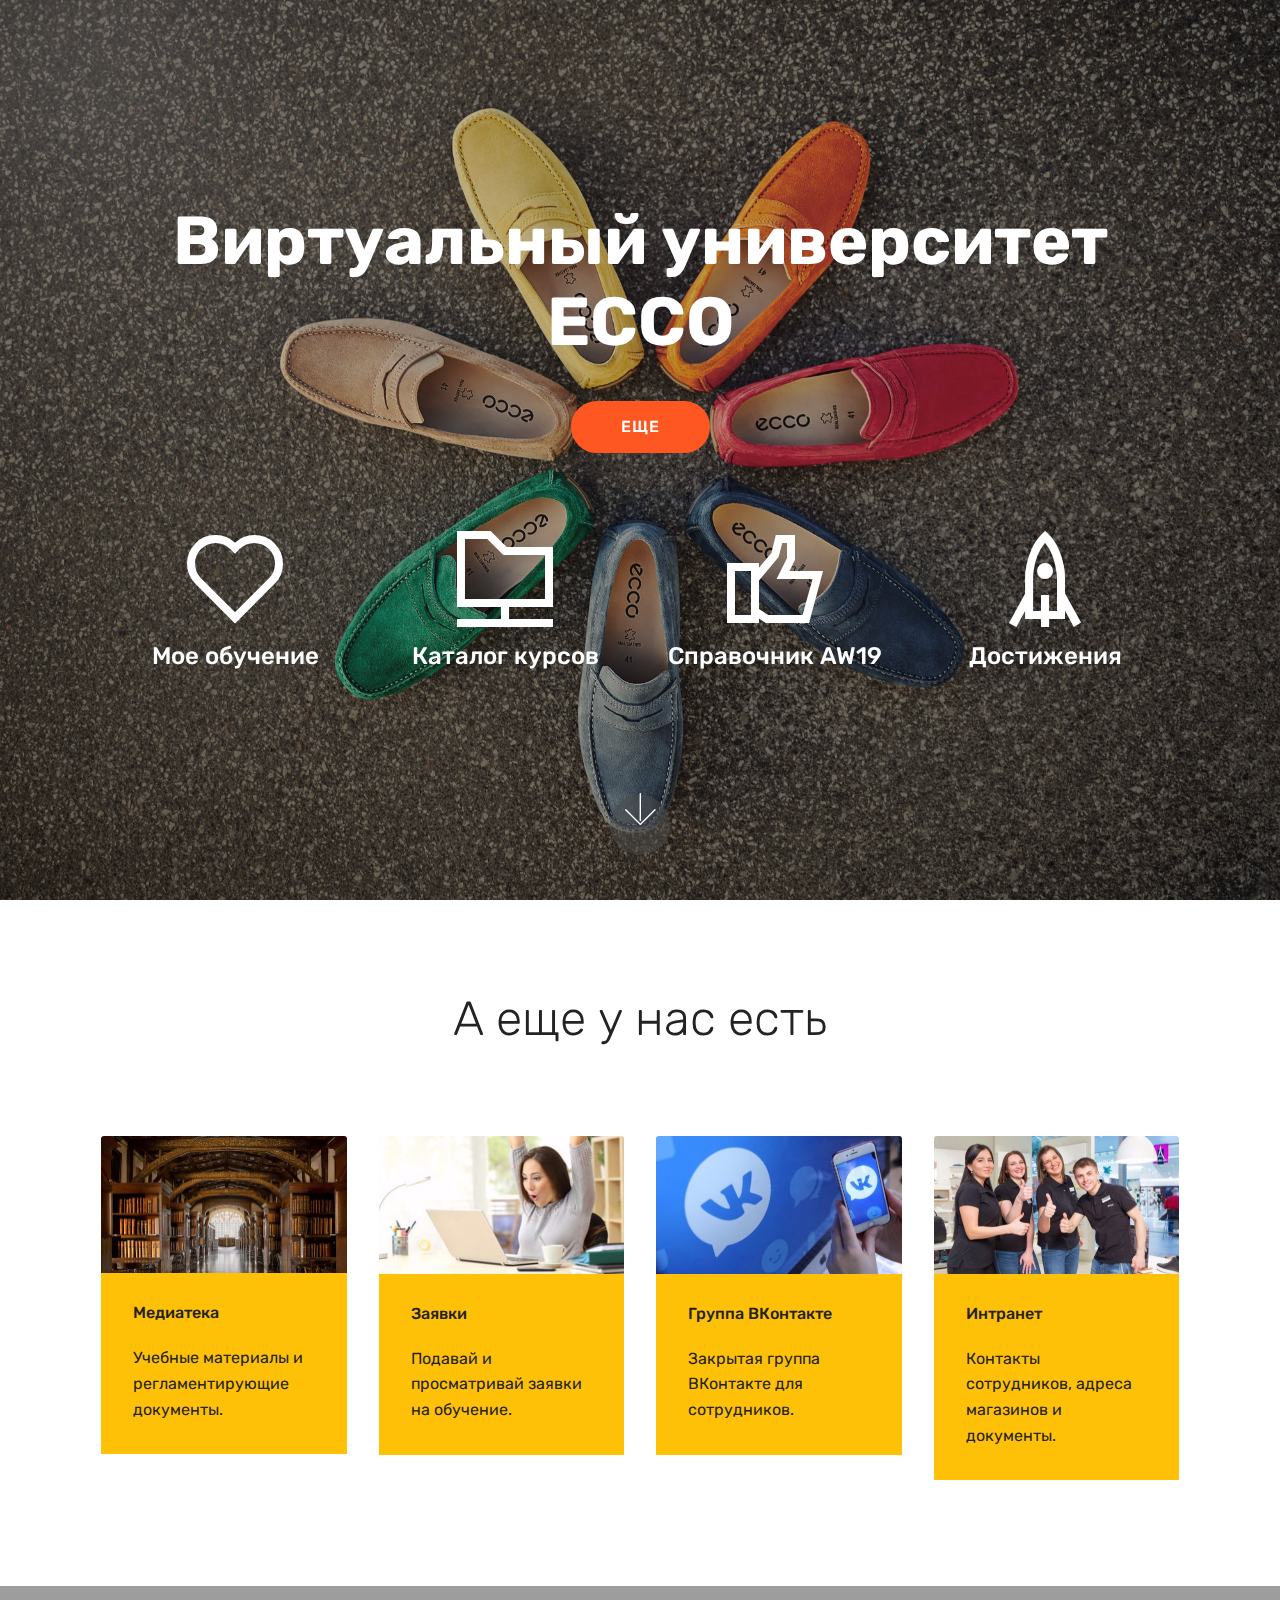
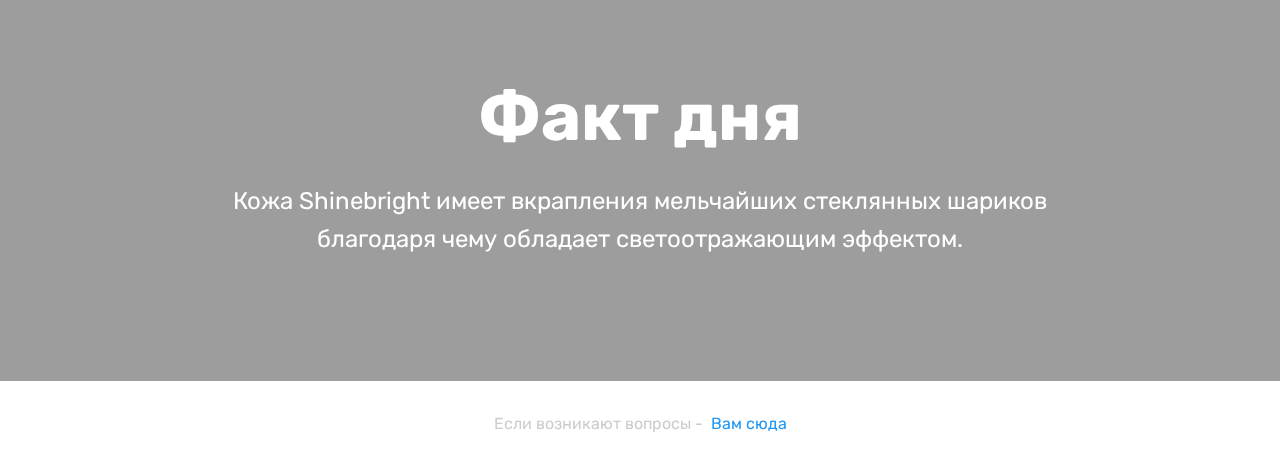
==== commit a00a7f36: "create github pages" ====
--- a/index.html
+++ b/index.html
@@ -88,7 +88,7 @@
     </div>
 </section>
 
-<section class="engine"><a href="https://mobirise.info/h">how to create a web page</a></section><section class="features18 popup-btn-cards cid-rESOloBYd0" id="features18-3">
+<section class="engine"><a href="https://mobirise.info/x">css templates</a></section><section class="features18 popup-btn-cards cid-rESOloBYd0" id="features18-3">
 
     
 
@@ -175,7 +175,7 @@
                 <h1 class="mbr-section-title align-center mbr-bold pb-3 mbr-fonts-style display-1">
                     Факт дня</h1>
                 
-                <p class="mbr-text align-center pb-3 mbr-fonts-style display-5">Фурнитура в сумках ECCO не содержит никеля, что гарантирует безопасное использование для людей с чувствительной кожей. Никель может вызывать аллергию.</p>
+                <p class="mbr-text align-center pb-3 mbr-fonts-style display-5">Кожа Shinebright имеет вкрапления мельчайших стеклянных шариков благодаря чему обладает светоотражающим эффектом.</p>
                 
             </div>
         </div>
--- a/assets/mobirise/css/mbr-additional.css
+++ b/assets/mobirise/css/mbr-additional.css
@@ -823,7 +823,7 @@
 .cid-rFvX9EOYAN {
   padding-top: 90px;
   padding-bottom: 90px;
-  background-image: url("../../../assets/images/20780302385-shapesculptedmotion75-910543090173-larsbriefcase-a-a1-2000x1335.jpg");
+  background-image: url("../../../assets/images/aw18-q3-shinebright-c-2000x899.jpg");
 }
 .cid-rFvUJloZs7 {
   padding-top: 30px;
@@ -951,7 +951,7 @@
 .cid-rGhKlKwEgt {
   padding-top: 90px;
   padding-bottom: 90px;
-  background-image: url("../../../assets/images/20780302385-shapesculptedmotion75-910543090173-larsbriefcase-a-a1-2000x1335.jpg");
+  background-image: url("../../../assets/images/aw18-q3-shinebright-c-2000x899.jpg");
 }
 .cid-rGhKlL4ouA {
   padding-top: 30px;
@@ -1074,7 +1074,7 @@
 .cid-rGigeEJCj7 {
   padding-top: 90px;
   padding-bottom: 90px;
-  background-image: url("../../../assets/images/20780302385-shapesculptedmotion75-910543090173-larsbriefcase-a-a1-2000x1335.jpg");
+  background-image: url("../../../assets/images/aw18-q3-shinebright-c-2000x899.jpg");
 }
 .cid-rGigeFfEGF {
   padding-top: 30px;
--- a/assets/mobirise/css/mbr-additional.css
+++ b/assets/mobirise/css/mbr-additional.css
@@ -823,7 +823,7 @@
 .cid-rFvX9EOYAN {
   padding-top: 90px;
   padding-bottom: 90px;
-  background-image: url("../../../assets/images/20780302385-shapesculptedmotion75-910543090173-larsbriefcase-a-a1-2000x1335.jpg");
+  background-image: url("../../../assets/images/aw18-q3-shinebright-c-2000x899.jpg");
 }
 .cid-rFvUJloZs7 {
   padding-top: 30px;
@@ -951,7 +951,7 @@
 .cid-rGhKlKwEgt {
   padding-top: 90px;
   padding-bottom: 90px;
-  background-image: url("../../../assets/images/20780302385-shapesculptedmotion75-910543090173-larsbriefcase-a-a1-2000x1335.jpg");
+  background-image: url("../../../assets/images/aw18-q3-shinebright-c-2000x899.jpg");
 }
 .cid-rGhKlL4ouA {
   padding-top: 30px;
@@ -1074,7 +1074,7 @@
 .cid-rGigeEJCj7 {
   padding-top: 90px;
   padding-bottom: 90px;
-  background-image: url("../../../assets/images/20780302385-shapesculptedmotion75-910543090173-larsbriefcase-a-a1-2000x1335.jpg");
+  background-image: url("../../../assets/images/aw18-q3-shinebright-c-2000x899.jpg");
 }
 .cid-rGigeFfEGF {
   padding-top: 30px;
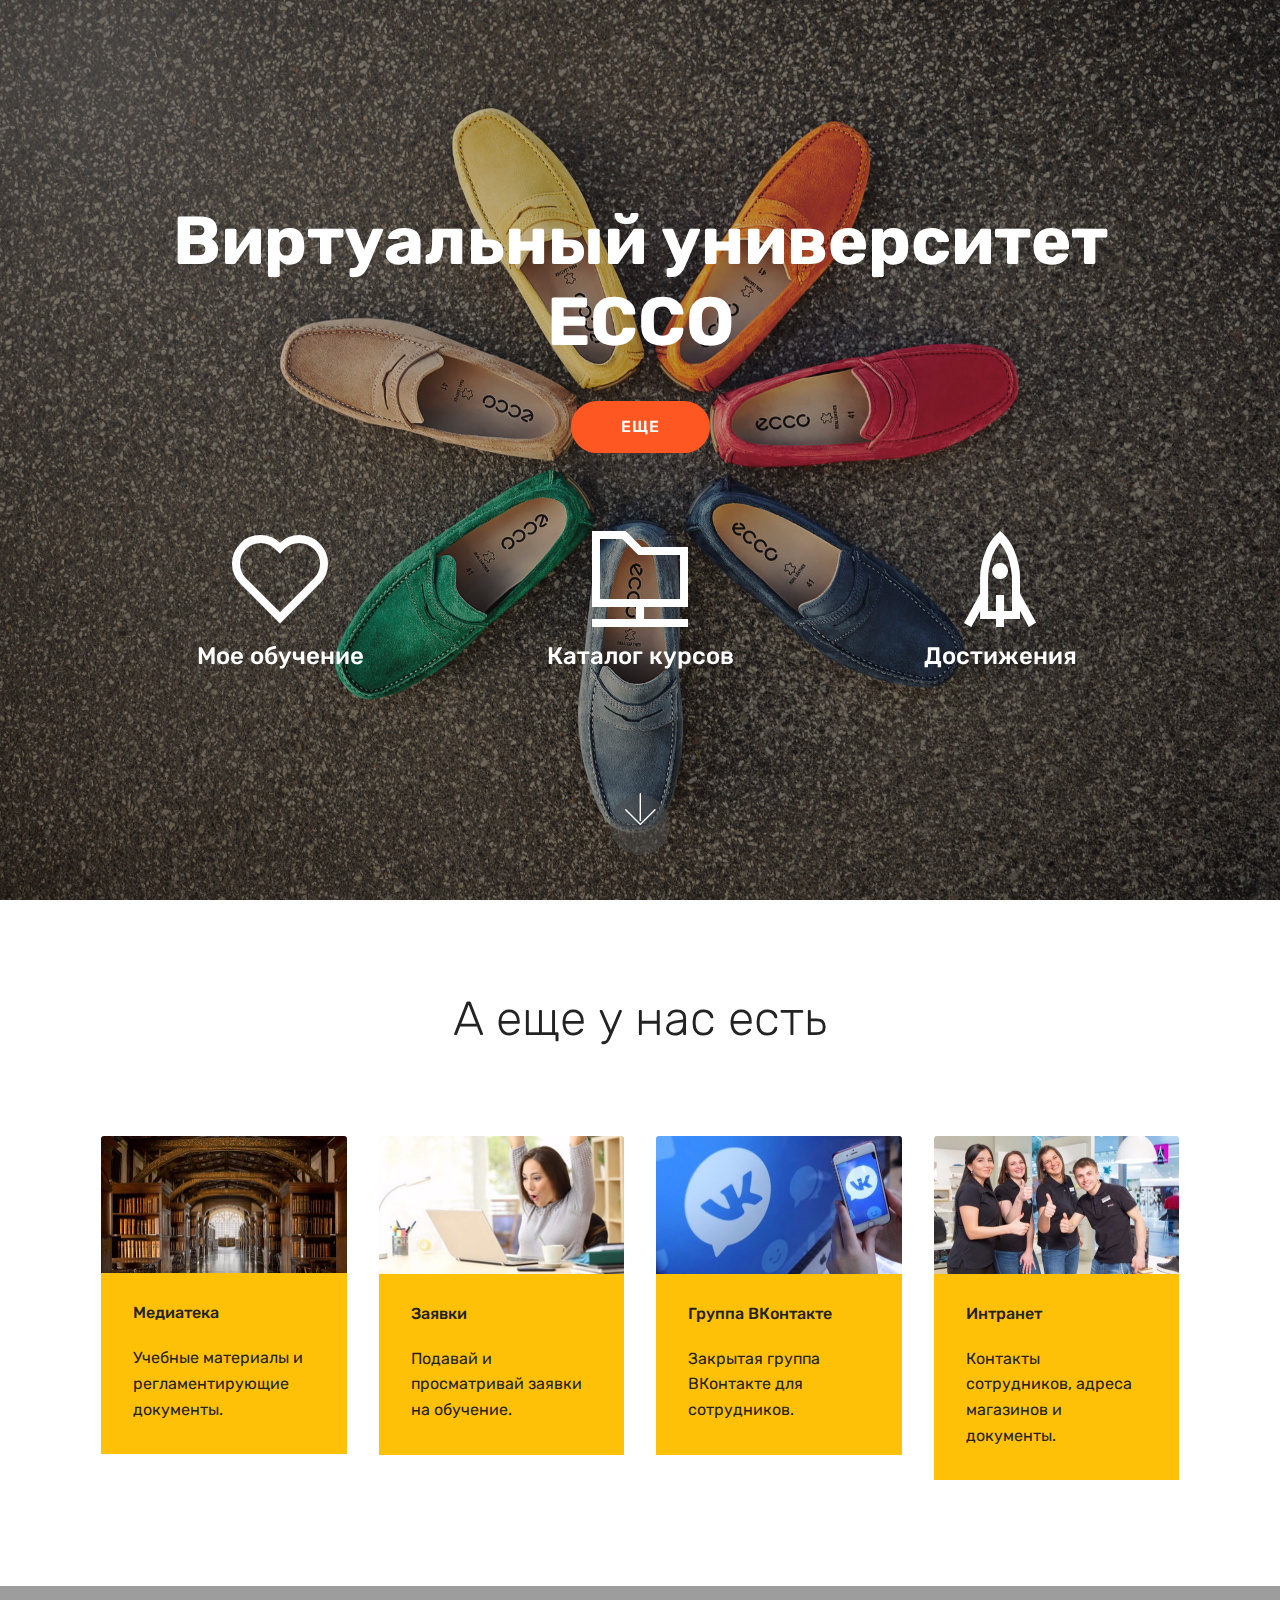
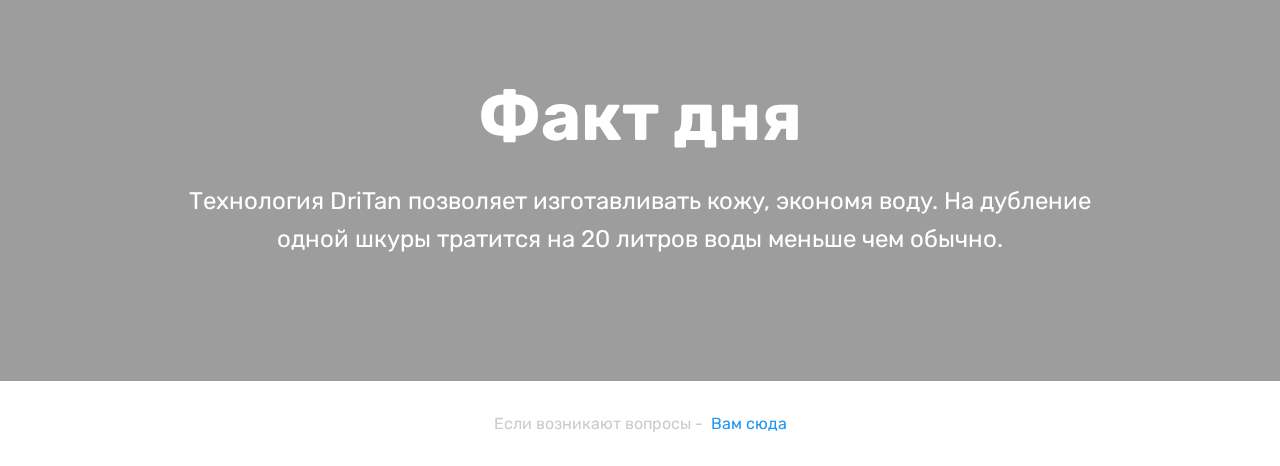
==== commit 0314ba83: "create github pages" ====
--- a/index.html
+++ b/index.html
@@ -38,7 +38,7 @@
                     <div class="mbr-section-btn align-center py-2"><a class="btn btn-md btn-secondary display-4" href="index.html#features18-3">ЕЩЕ</a></div>
 
                     <div class="icons-media-container mbr-white">
-                        <div class="card col-12 col-md-6 col-lg-3">
+                        <div class="card col-12 col-md-6 col-lg-4">
                             <div class="icon-block">
                             <a href="https://eccoros.lms.mirapolis.ru/mira/#&step=15&s=G0wVFxaETwQktjFpTDcF&stype=nps&name=%D0%9C%D0%BE%D0%B8+%D0%BC%D0%B5%D1%80%D0%BE%D0%BF%D1%80%D0%B8%D1%8F%D1%82%D0%B8%D1%8F&doaction=Go&id=0&type=myMeasureList "target="_parent">
                                 <span class="mbr-iconfont mobi-mbri-hearth mobi-mbri"></span>
@@ -47,7 +47,7 @@
                             <h5 class="mbr-fonts-style display-5">Мое обучение</h5>
                         </div>
 
-                        <div class="card col-12 col-md-6 col-lg-3">
+                        <div class="card col-12 col-md-6 col-lg-4">
                             <div class="icon-block">
                                 <a href="https://eccoros.lms.mirapolis.ru/mira/#&step=123&s=mNK8Bg6C9fw23qbfX5PQ&stype=nps&name=%D0%9A%D0%B0%D1%82%D0%B0%D0%BB%D0%BE%D0%B3+%D0%BC%D0%B5%D1%80%D0%BE%D0%BF%D1%80%D0%B8%D1%8F%D1%82%D0%B8%D0%B9&doaction=Go&id=0&type=StudentCoursesCat "target="_parent">
                                     <span class="mbr-iconfont mobi-mbri-to-ftp mobi-mbri"></span>
@@ -57,25 +57,16 @@
                                 Каталог курсов</h5>
                         </div>
 
-                        <div class="card col-12 col-md-6 col-lg-3">
+                        <div class="card col-12 col-md-6 col-lg-4">
                             <div class="icon-block">
                                 <a href="https://ilyaecco.github.io/aw19/AW19.html" target="_blank">
-                                    <span class="mbr-iconfont mobi-mbri-like mobi-mbri"></span>
-                                </a>
-                            </div>
-                            <h5 class="mbr-fonts-style display-5">
-                                Справочник AW19</h5>
-                        </div>
-
-                        <div class="card col-12 col-md-6 col-lg-3">
-                            <div class="icon-block">
-                                <a href="https://eccoros.lms.mirapolis.ru/mira/#&step=Go&id=0&type=reytingidostizheniyatest "target="_parent">
                                     <span class="mbr-iconfont mobi-mbri-rocket mobi-mbri"></span>
                                 </a>
                             </div>
-                            <h5 class="mbr-fonts-style display-5">
-                                Достижения</h5>
+                            <h5 class="mbr-fonts-style display-5">Достижения</h5>
                         </div>
+
+                        
                     </div>
                 </div>
             </div>
@@ -88,7 +79,7 @@
     </div>
 </section>
 
-<section class="engine"><a href="https://mobirise.info/x">css templates</a></section><section class="features18 popup-btn-cards cid-rESOloBYd0" id="features18-3">
+<section class="engine"><a href="https://mobirise.info/n">simple web templates</a></section><section class="features18 popup-btn-cards cid-rESOloBYd0" id="features18-3">
 
     
 
@@ -175,7 +166,7 @@
                 <h1 class="mbr-section-title align-center mbr-bold pb-3 mbr-fonts-style display-1">
                     Факт дня</h1>
                 
-                <p class="mbr-text align-center pb-3 mbr-fonts-style display-5">Кожа Shinebright имеет вкрапления мельчайших стеклянных шариков благодаря чему обладает светоотражающим эффектом.</p>
+                <p class="mbr-text align-center pb-3 mbr-fonts-style display-5">Технология DriTan позволяет изготавливать кожу, экономя воду. На дубление одной шкуры тратится на 20 литров воды меньше чем обычно.</p>
                 
             </div>
         </div>
--- a/assets/mobirise/css/mbr-additional.css
+++ b/assets/mobirise/css/mbr-additional.css
@@ -823,7 +823,7 @@
 .cid-rFvX9EOYAN {
   padding-top: 90px;
   padding-bottom: 90px;
-  background-image: url("../../../assets/images/aw18-q3-shinebright-c-2000x899.jpg");
+  background-image: url("../../../assets/images/conventional-tanning-1-2000x1125.jpg");
 }
 .cid-rFvUJloZs7 {
   padding-top: 30px;
@@ -951,7 +951,7 @@
 .cid-rGhKlKwEgt {
   padding-top: 90px;
   padding-bottom: 90px;
-  background-image: url("../../../assets/images/aw18-q3-shinebright-c-2000x899.jpg");
+  background-image: url("../../../assets/images/conventional-tanning-1-2000x1125.jpg");
 }
 .cid-rGhKlL4ouA {
   padding-top: 30px;
@@ -1074,7 +1074,7 @@
 .cid-rGigeEJCj7 {
   padding-top: 90px;
   padding-bottom: 90px;
-  background-image: url("../../../assets/images/aw18-q3-shinebright-c-2000x899.jpg");
+  background-image: url("../../../assets/images/conventional-tanning-1-2000x1125.jpg");
 }
 .cid-rGigeFfEGF {
   padding-top: 30px;
--- a/assets/mobirise/css/mbr-additional.css
+++ b/assets/mobirise/css/mbr-additional.css
@@ -823,7 +823,7 @@
 .cid-rFvX9EOYAN {
   padding-top: 90px;
   padding-bottom: 90px;
-  background-image: url("../../../assets/images/aw18-q3-shinebright-c-2000x899.jpg");
+  background-image: url("../../../assets/images/conventional-tanning-1-2000x1125.jpg");
 }
 .cid-rFvUJloZs7 {
   padding-top: 30px;
@@ -951,7 +951,7 @@
 .cid-rGhKlKwEgt {
   padding-top: 90px;
   padding-bottom: 90px;
-  background-image: url("../../../assets/images/aw18-q3-shinebright-c-2000x899.jpg");
+  background-image: url("../../../assets/images/conventional-tanning-1-2000x1125.jpg");
 }
 .cid-rGhKlL4ouA {
   padding-top: 30px;
@@ -1074,7 +1074,7 @@
 .cid-rGigeEJCj7 {
   padding-top: 90px;
   padding-bottom: 90px;
-  background-image: url("../../../assets/images/aw18-q3-shinebright-c-2000x899.jpg");
+  background-image: url("../../../assets/images/conventional-tanning-1-2000x1125.jpg");
 }
 .cid-rGigeFfEGF {
   padding-top: 30px;
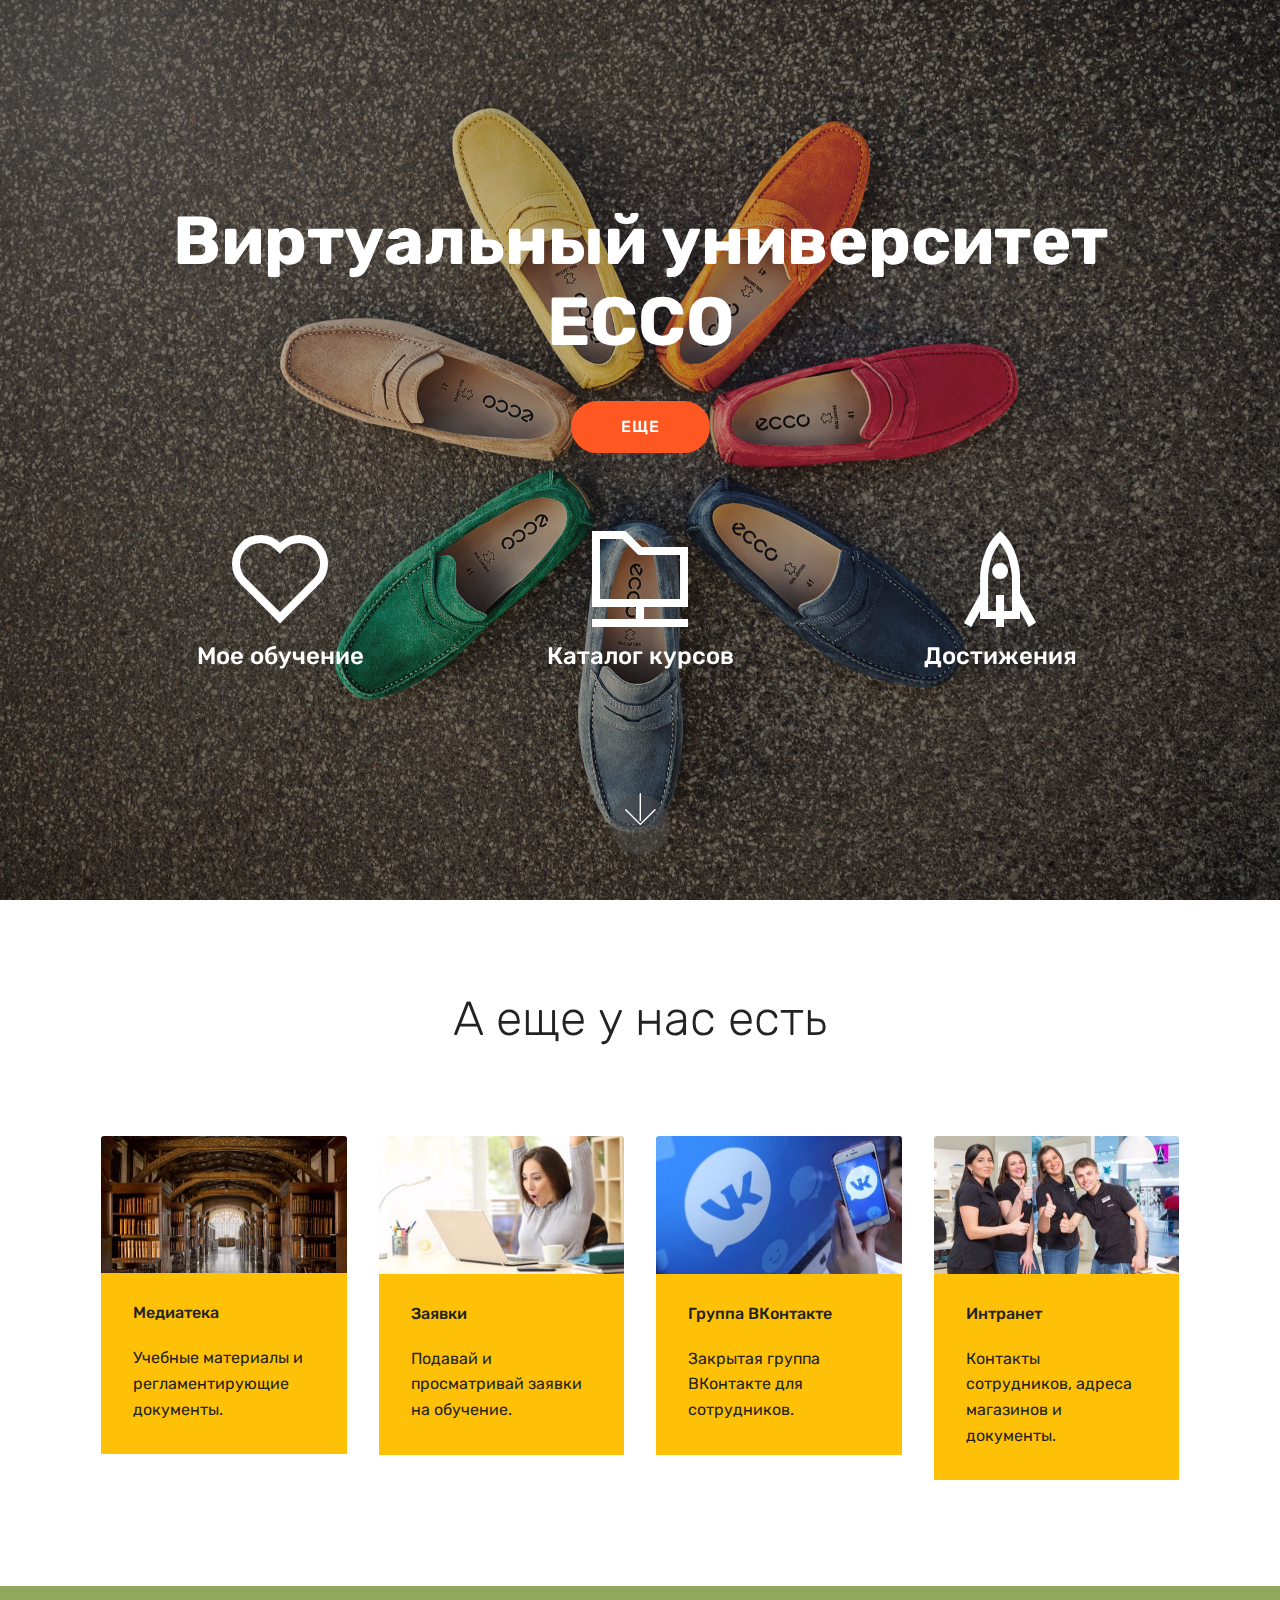
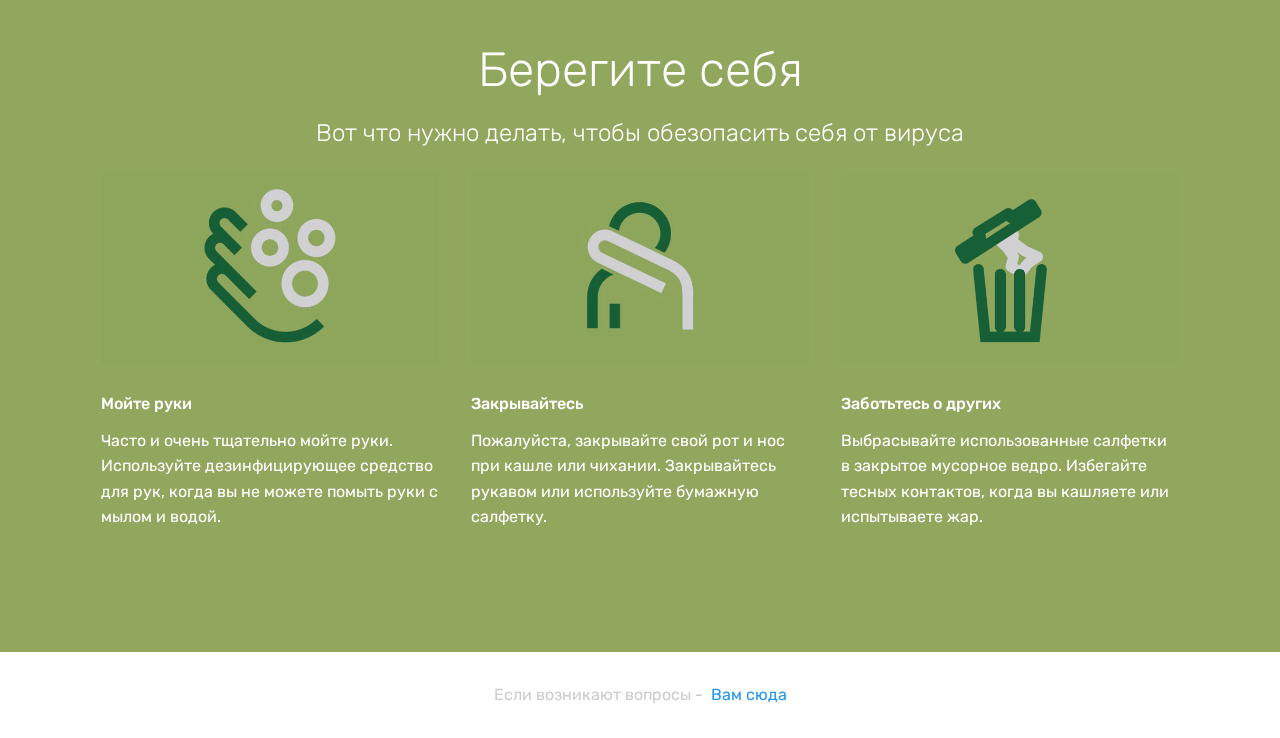
==== commit e587ff5a: "create github pages" ====
--- a/index.html
+++ b/index.html
@@ -59,7 +59,7 @@
 
                         <div class="card col-12 col-md-6 col-lg-4">
                             <div class="icon-block">
-                                <a href="https://ilyaecco.github.io/aw19/AW19.html" target="_blank">
+                                <a href="https://eccoros.lms.mirapolis.ru/mira/#&step=Go&id=0&type=reytingidostizheniyatest "target="_parent">
                                     <span class="mbr-iconfont mobi-mbri-rocket mobi-mbri"></span>
                                 </a>
                             </div>
@@ -79,7 +79,7 @@
     </div>
 </section>
 
-<section class="engine"><a href="https://mobirise.info/n">simple web templates</a></section><section class="features18 popup-btn-cards cid-rESOloBYd0" id="features18-3">
+<section class="engine"><a href="https://mobirise.info/v">html templates</a></section><section class="features18 popup-btn-cards cid-rESOloBYd0" id="features18-3">
 
     
 
@@ -153,25 +153,84 @@
     </div>
 </section>
 
-<section class="header1 cid-rFvX9EOYAN mbr-parallax-background" id="header1-c">
-
-    
-
-    <div class="mbr-overlay" style="opacity: 0.4; background-color: rgb(35, 35, 35);">
-    </div>
-
-    <div class="container">
-        <div class="row justify-content-md-center">
-            <div class="mbr-white col-md-10">
-                <h1 class="mbr-section-title align-center mbr-bold pb-3 mbr-fonts-style display-1">
-                    Факт дня</h1>
+<section class="mbr-section content4 cid-rTGv9OXHaH" id="content4-q">
+
+    
+
+    <div class="container">
+        <div class="media-container-row">
+            <div class="title col-12 col-md-8">
+                <h2 class="align-center pb-3 mbr-fonts-style display-2">
+                    Берегите себя</h2>
+                <h3 class="mbr-section-subtitle align-center mbr-light mbr-fonts-style display-5">
+                    Вот что нужно делать, чтобы обезопасить себя от вируса</h3>
                 
-                <p class="mbr-text align-center pb-3 mbr-fonts-style display-5">Технология DriTan позволяет изготавливать кожу, экономя воду. На дубление одной шкуры тратится на 20 литров воды меньше чем обычно.</p>
-                
-            </div>
-        </div>
-    </div>
-
+            </div>
+        </div>
+    </div>
+</section>
+
+<section class="features2 cid-rTGtmWYQjp" id="features2-p">
+
+    
+
+    
+    
+    <div class="container">
+        <div class="media-container-row">
+            <div class="card p-3 col-12 col-md-6 col-lg-4">
+                <div class="card-wrapper">
+                    <div class="card-img">
+                        <img src="assets/images/-640x360.jpg" alt="Mobirise" title="">
+                    </div>
+                    <div class="card-box">
+                        <h4 class="card-title pb-3 mbr-fonts-style display-7">Мойте руки</h4>
+                        <p class="mbr-text mbr-fonts-style display-7">Часто и очень тщательно мойте руки. Используйте дезинфицирующее средство для рук, когда вы не можете помыть руки с
+<br>мылом и водой.</p>
+                    </div>
+                </div>
+            </div>
+
+            <div class="card p-3 col-12 col-md-6 col-lg-4">
+                <div class="card-wrapper">
+                    <div class="card-img">
+                        <img src="assets/images/-640x3604.jpg" alt="Mobirise" title="">
+                    </div>
+                    <div class="card-box ">
+                        <h4 class="card-title pb-3 mbr-fonts-style display-7">
+                            Закрывайтесь</h4>
+                        <p class="mbr-text mbr-fonts-style display-7">Пожалуйста, закрывайте
+свой рот и нос при
+кашле или чихании.
+Закрывайтесь рукавом
+или используйте
+бумажную салфетку.</p>
+                    </div>
+                </div>
+            </div>
+
+            <div class="card p-3 col-12 col-md-6 col-lg-4">
+                <div class="card-wrapper">
+                    <div class="card-img">
+                        <img src="assets/images/-640x360.png" alt="Mobirise" title="">
+                    </div>
+                    <div class="card-box">
+                        <h4 class="card-title pb-3 mbr-fonts-style display-7">Заботьтесь о других</h4>
+                        <p class="mbr-text mbr-fonts-style display-7">Выбрасывайте
+использованные салфетки
+<br>в закрытое мусорное
+ведро.
+Избегайте тесных
+контактов, когда вы
+кашляете или
+<br>испытываете жар.</p>
+                    </div>
+                </div>
+            </div>
+
+            
+        </div>
+    </div>
 </section>
 
 <section once="footers" class="cid-rFvUJloZs7" id="footer6-8">
--- a/assets/mobirise/css/mbr-additional.css
+++ b/assets/mobirise/css/mbr-additional.css
@@ -820,10 +820,42 @@
 .cid-rESOloBYd0 .mbr-text {
   color: #232323;
 }
-.cid-rFvX9EOYAN {
-  padding-top: 90px;
+.cid-rTGv9OXHaH {
+  padding-top: 60px;
+  padding-bottom: 0px;
+  background-color: #90a75d;
+}
+.cid-rTGv9OXHaH .mbr-section-subtitle {
+  color: #ffffff;
+}
+.cid-rTGv9OXHaH H2 {
+  color: #ffffff;
+}
+.cid-rTGtmWYQjp {
+  padding-top: 0px;
   padding-bottom: 90px;
-  background-image: url("../../../assets/images/conventional-tanning-1-2000x1125.jpg");
+  background-color: #90a75d;
+}
+.cid-rTGtmWYQjp h4 {
+  font-weight: 500;
+  margin-bottom: 0;
+  text-align: left;
+}
+.cid-rTGtmWYQjp p {
+  color: #767676;
+  text-align: left;
+}
+.cid-rTGtmWYQjp .card-box {
+  padding-top: 2rem;
+}
+.cid-rTGtmWYQjp .card-wrapper {
+  height: 100%;
+}
+.cid-rTGtmWYQjp P {
+  color: #ffffff;
+}
+.cid-rTGtmWYQjp .card-title {
+  color: #ffffff;
 }
 .cid-rFvUJloZs7 {
   padding-top: 30px;
@@ -948,10 +980,42 @@
 .cid-rGhKlJn2Zo .mbr-text {
   color: #232323;
 }
-.cid-rGhKlKwEgt {
-  padding-top: 90px;
+.cid-rTGxpse9KY {
+  padding-top: 60px;
+  padding-bottom: 0px;
+  background-color: #90a75d;
+}
+.cid-rTGxpse9KY .mbr-section-subtitle {
+  color: #ffffff;
+}
+.cid-rTGxpse9KY H2 {
+  color: #ffffff;
+}
+.cid-rTGxq3GHpz {
+  padding-top: 0px;
   padding-bottom: 90px;
-  background-image: url("../../../assets/images/conventional-tanning-1-2000x1125.jpg");
+  background-color: #90a75d;
+}
+.cid-rTGxq3GHpz h4 {
+  font-weight: 500;
+  margin-bottom: 0;
+  text-align: left;
+}
+.cid-rTGxq3GHpz p {
+  color: #767676;
+  text-align: left;
+}
+.cid-rTGxq3GHpz .card-box {
+  padding-top: 2rem;
+}
+.cid-rTGxq3GHpz .card-wrapper {
+  height: 100%;
+}
+.cid-rTGxq3GHpz P {
+  color: #ffffff;
+}
+.cid-rTGxq3GHpz .card-title {
+  color: #ffffff;
 }
 .cid-rGhKlL4ouA {
   padding-top: 30px;
@@ -1071,10 +1135,42 @@
 .cid-rGigeDEpbj .mbr-text {
   color: #232323;
 }
-.cid-rGigeEJCj7 {
-  padding-top: 90px;
+.cid-rTGxvAURsZ {
+  padding-top: 60px;
+  padding-bottom: 0px;
+  background-color: #90a75d;
+}
+.cid-rTGxvAURsZ .mbr-section-subtitle {
+  color: #ffffff;
+}
+.cid-rTGxvAURsZ H2 {
+  color: #ffffff;
+}
+.cid-rTGxvPCkus {
+  padding-top: 0px;
   padding-bottom: 90px;
-  background-image: url("../../../assets/images/conventional-tanning-1-2000x1125.jpg");
+  background-color: #90a75d;
+}
+.cid-rTGxvPCkus h4 {
+  font-weight: 500;
+  margin-bottom: 0;
+  text-align: left;
+}
+.cid-rTGxvPCkus p {
+  color: #767676;
+  text-align: left;
+}
+.cid-rTGxvPCkus .card-box {
+  padding-top: 2rem;
+}
+.cid-rTGxvPCkus .card-wrapper {
+  height: 100%;
+}
+.cid-rTGxvPCkus P {
+  color: #ffffff;
+}
+.cid-rTGxvPCkus .card-title {
+  color: #ffffff;
 }
 .cid-rGigeFfEGF {
   padding-top: 30px;
--- a/assets/mobirise/css/mbr-additional.css
+++ b/assets/mobirise/css/mbr-additional.css
@@ -820,10 +820,42 @@
 .cid-rESOloBYd0 .mbr-text {
   color: #232323;
 }
-.cid-rFvX9EOYAN {
-  padding-top: 90px;
+.cid-rTGv9OXHaH {
+  padding-top: 60px;
+  padding-bottom: 0px;
+  background-color: #90a75d;
+}
+.cid-rTGv9OXHaH .mbr-section-subtitle {
+  color: #ffffff;
+}
+.cid-rTGv9OXHaH H2 {
+  color: #ffffff;
+}
+.cid-rTGtmWYQjp {
+  padding-top: 0px;
   padding-bottom: 90px;
-  background-image: url("../../../assets/images/conventional-tanning-1-2000x1125.jpg");
+  background-color: #90a75d;
+}
+.cid-rTGtmWYQjp h4 {
+  font-weight: 500;
+  margin-bottom: 0;
+  text-align: left;
+}
+.cid-rTGtmWYQjp p {
+  color: #767676;
+  text-align: left;
+}
+.cid-rTGtmWYQjp .card-box {
+  padding-top: 2rem;
+}
+.cid-rTGtmWYQjp .card-wrapper {
+  height: 100%;
+}
+.cid-rTGtmWYQjp P {
+  color: #ffffff;
+}
+.cid-rTGtmWYQjp .card-title {
+  color: #ffffff;
 }
 .cid-rFvUJloZs7 {
   padding-top: 30px;
@@ -948,10 +980,42 @@
 .cid-rGhKlJn2Zo .mbr-text {
   color: #232323;
 }
-.cid-rGhKlKwEgt {
-  padding-top: 90px;
+.cid-rTGxpse9KY {
+  padding-top: 60px;
+  padding-bottom: 0px;
+  background-color: #90a75d;
+}
+.cid-rTGxpse9KY .mbr-section-subtitle {
+  color: #ffffff;
+}
+.cid-rTGxpse9KY H2 {
+  color: #ffffff;
+}
+.cid-rTGxq3GHpz {
+  padding-top: 0px;
   padding-bottom: 90px;
-  background-image: url("../../../assets/images/conventional-tanning-1-2000x1125.jpg");
+  background-color: #90a75d;
+}
+.cid-rTGxq3GHpz h4 {
+  font-weight: 500;
+  margin-bottom: 0;
+  text-align: left;
+}
+.cid-rTGxq3GHpz p {
+  color: #767676;
+  text-align: left;
+}
+.cid-rTGxq3GHpz .card-box {
+  padding-top: 2rem;
+}
+.cid-rTGxq3GHpz .card-wrapper {
+  height: 100%;
+}
+.cid-rTGxq3GHpz P {
+  color: #ffffff;
+}
+.cid-rTGxq3GHpz .card-title {
+  color: #ffffff;
 }
 .cid-rGhKlL4ouA {
   padding-top: 30px;
@@ -1071,10 +1135,42 @@
 .cid-rGigeDEpbj .mbr-text {
   color: #232323;
 }
-.cid-rGigeEJCj7 {
-  padding-top: 90px;
+.cid-rTGxvAURsZ {
+  padding-top: 60px;
+  padding-bottom: 0px;
+  background-color: #90a75d;
+}
+.cid-rTGxvAURsZ .mbr-section-subtitle {
+  color: #ffffff;
+}
+.cid-rTGxvAURsZ H2 {
+  color: #ffffff;
+}
+.cid-rTGxvPCkus {
+  padding-top: 0px;
   padding-bottom: 90px;
-  background-image: url("../../../assets/images/conventional-tanning-1-2000x1125.jpg");
+  background-color: #90a75d;
+}
+.cid-rTGxvPCkus h4 {
+  font-weight: 500;
+  margin-bottom: 0;
+  text-align: left;
+}
+.cid-rTGxvPCkus p {
+  color: #767676;
+  text-align: left;
+}
+.cid-rTGxvPCkus .card-box {
+  padding-top: 2rem;
+}
+.cid-rTGxvPCkus .card-wrapper {
+  height: 100%;
+}
+.cid-rTGxvPCkus P {
+  color: #ffffff;
+}
+.cid-rTGxvPCkus .card-title {
+  color: #ffffff;
 }
 .cid-rGigeFfEGF {
   padding-top: 30px;
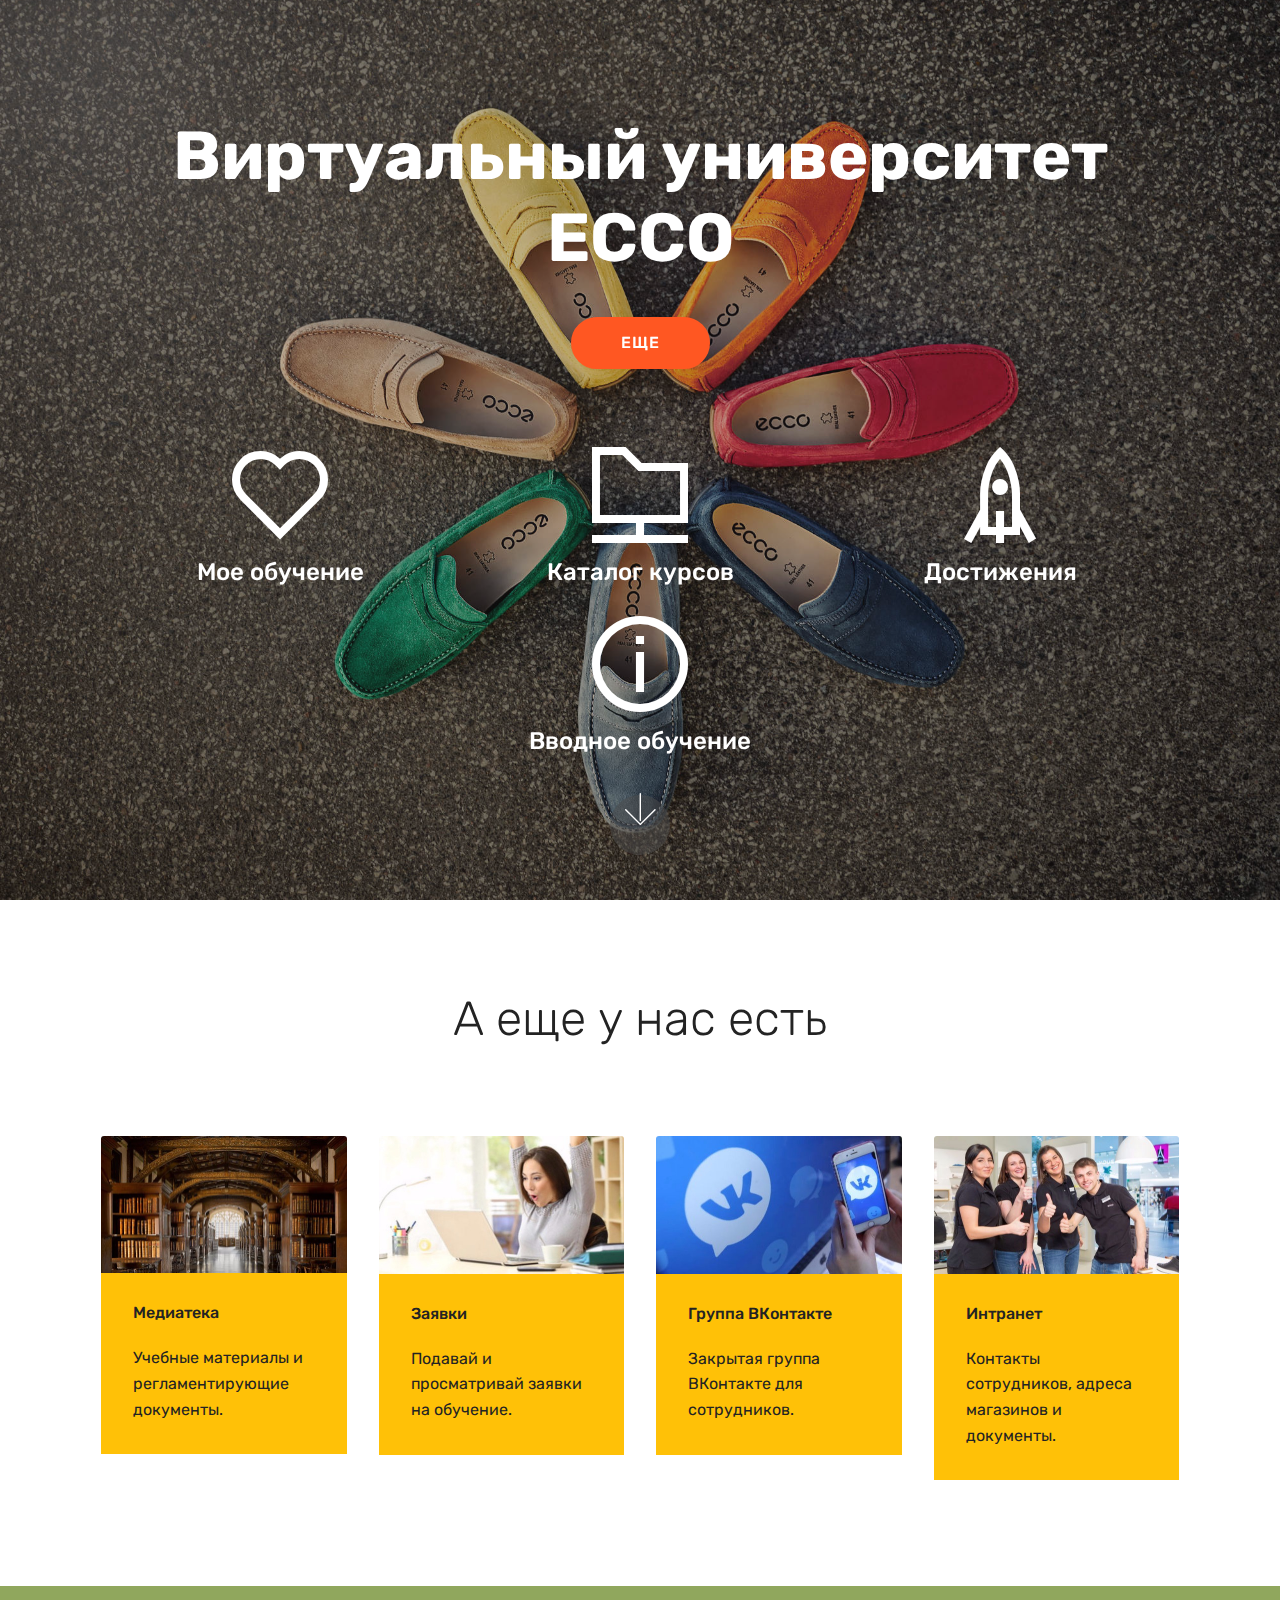
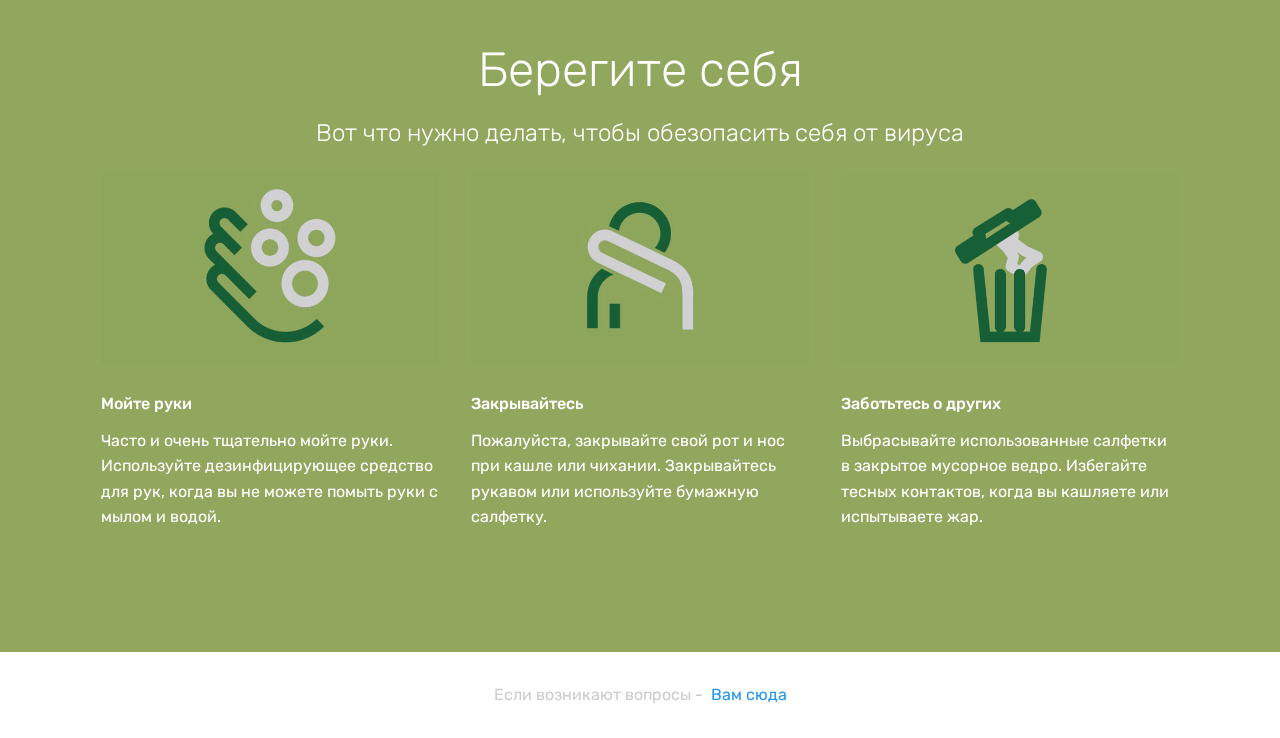
==== commit 331d603c: "Update index.html" ====
--- a/index.html
+++ b/index.html
@@ -65,6 +65,15 @@
                             </div>
                             <h5 class="mbr-fonts-style display-5">Достижения</h5>
                         </div>
+                      
+                      <div class="card col-12 col-md-6 col-lg-4">
+                            <div class="icon-block">
+                                <a href="https://eccoros.lms.mirapolis.ru/mira/?_=1593154481016#&name=%D0%9F%D0%BE%D0%BA%D0%B0%D0%B7%D0%B0%D1%82%D1%8C%20%D1%81%D1%82%D1%80%D0%B0%D0%BD%D0%B8%D1%86%D1%83&doaction=Go&s=CYEKjePWbSs7nPntfpdE&type=dlyaproverkitestovaya "target="_parent">
+                                    <span class="mbr-iconfont mobi-mbri-info mobi-mbri"></span>
+                                </a>
+                            </div>
+                            <h5 class="mbr-fonts-style display-5">Вводное обучение</h5>
+                        </div>
 
                         
                     </div>
@@ -261,4 +270,4 @@
   
   
 </body>
-</html>+</html>
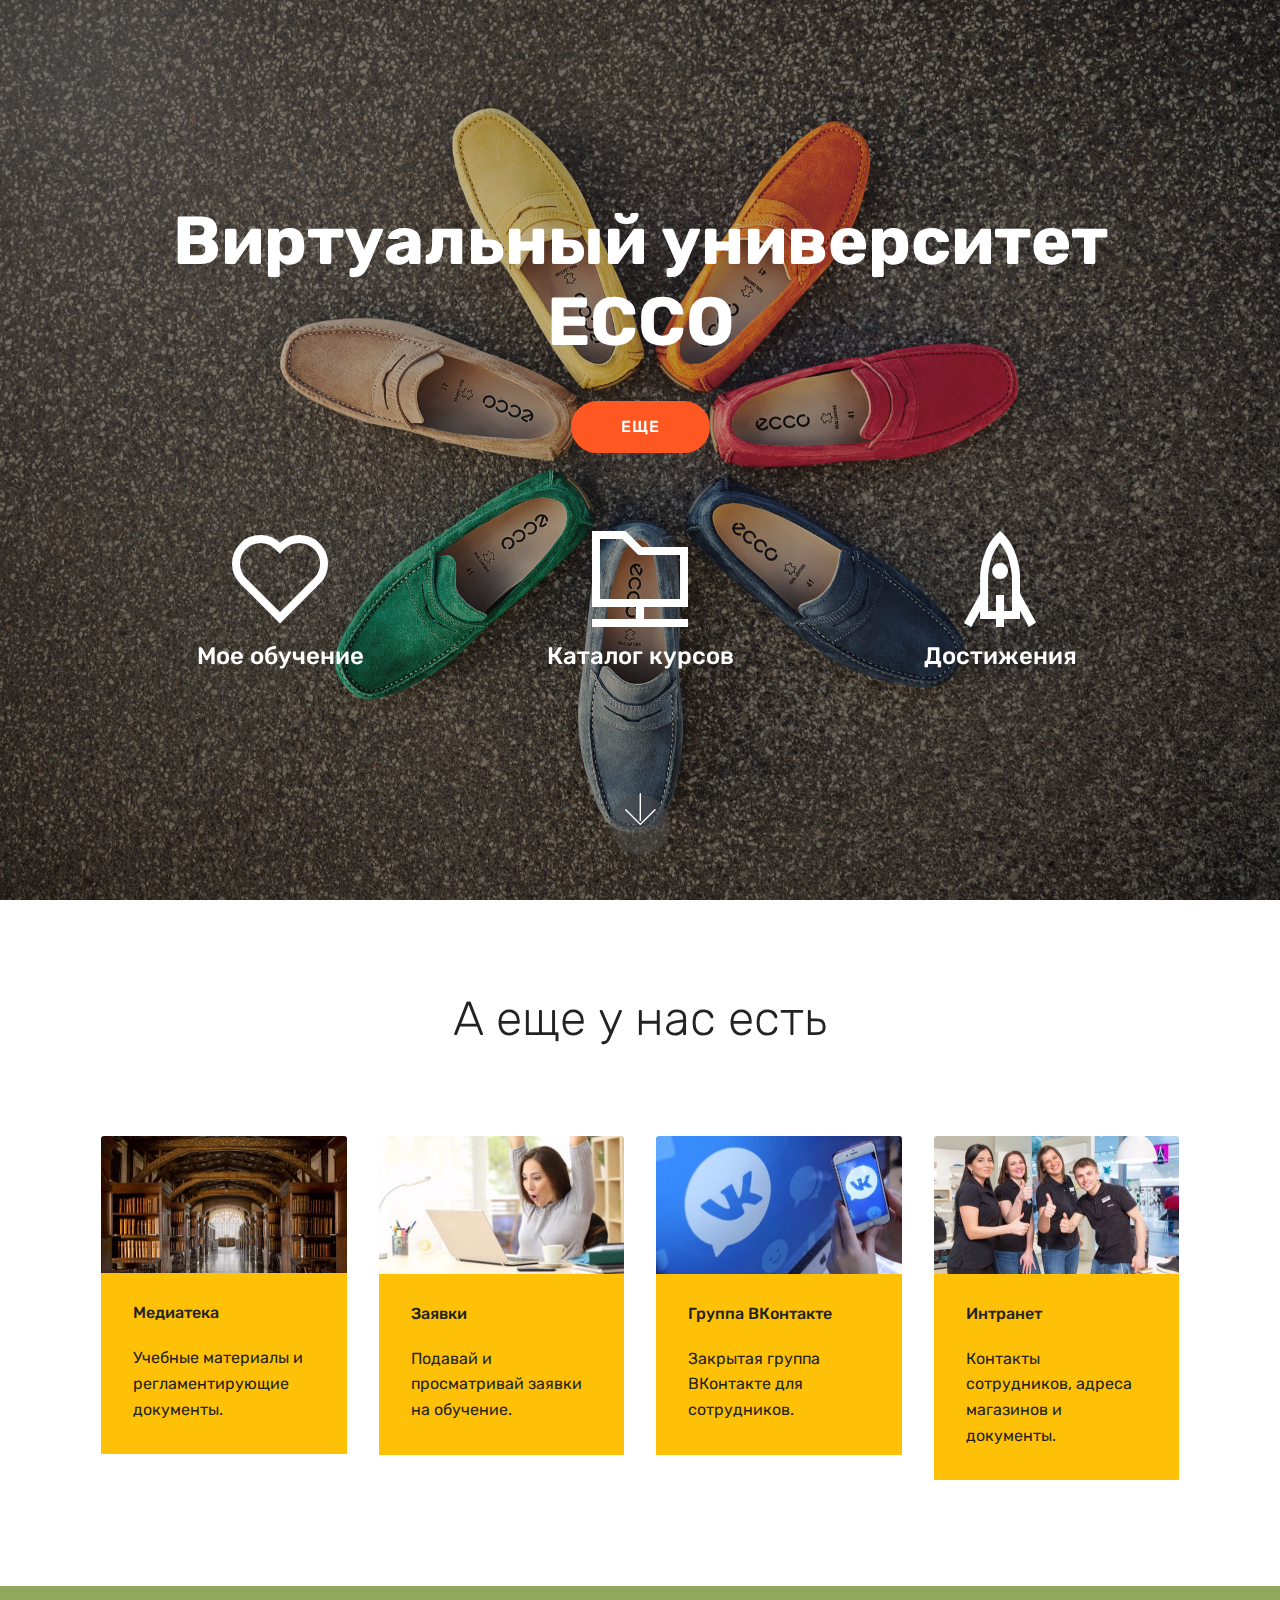
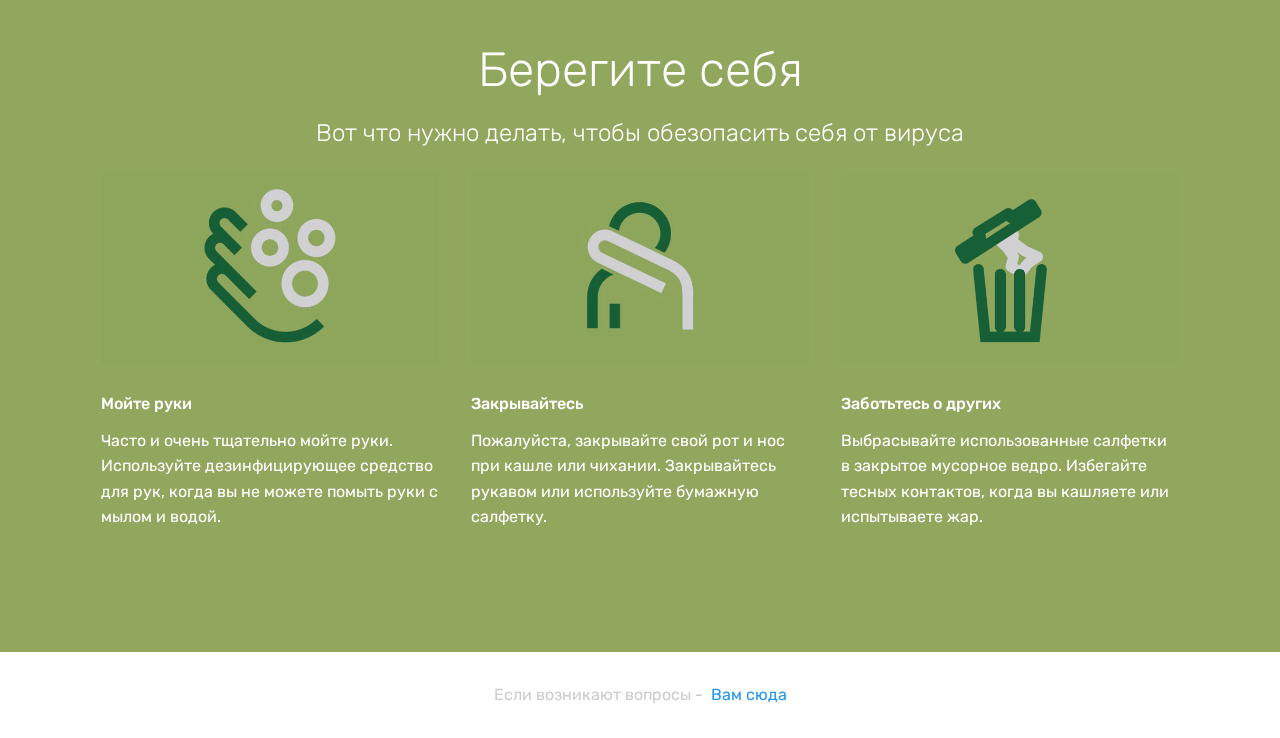
==== commit b1adfca6: "Update index.html" ====
--- a/index.html
+++ b/index.html
@@ -66,14 +66,7 @@
                             <h5 class="mbr-fonts-style display-5">Достижения</h5>
                         </div>
                       
-                      <div class="card col-12 col-md-6 col-lg-4">
-                            <div class="icon-block">
-                                <a href="https://eccoros.lms.mirapolis.ru/mira/?_=1593154481016#&name=%D0%9F%D0%BE%D0%BA%D0%B0%D0%B7%D0%B0%D1%82%D1%8C%20%D1%81%D1%82%D1%80%D0%B0%D0%BD%D0%B8%D1%86%D1%83&doaction=Go&s=CYEKjePWbSs7nPntfpdE&type=dlyaproverkitestovaya "target="_parent">
-                                    <span class="mbr-iconfont mobi-mbri-info mobi-mbri"></span>
-                                </a>
-                            </div>
-                            <h5 class="mbr-fonts-style display-5">Вводное обучение</h5>
-                        </div>
+                     
 
                         
                     </div>
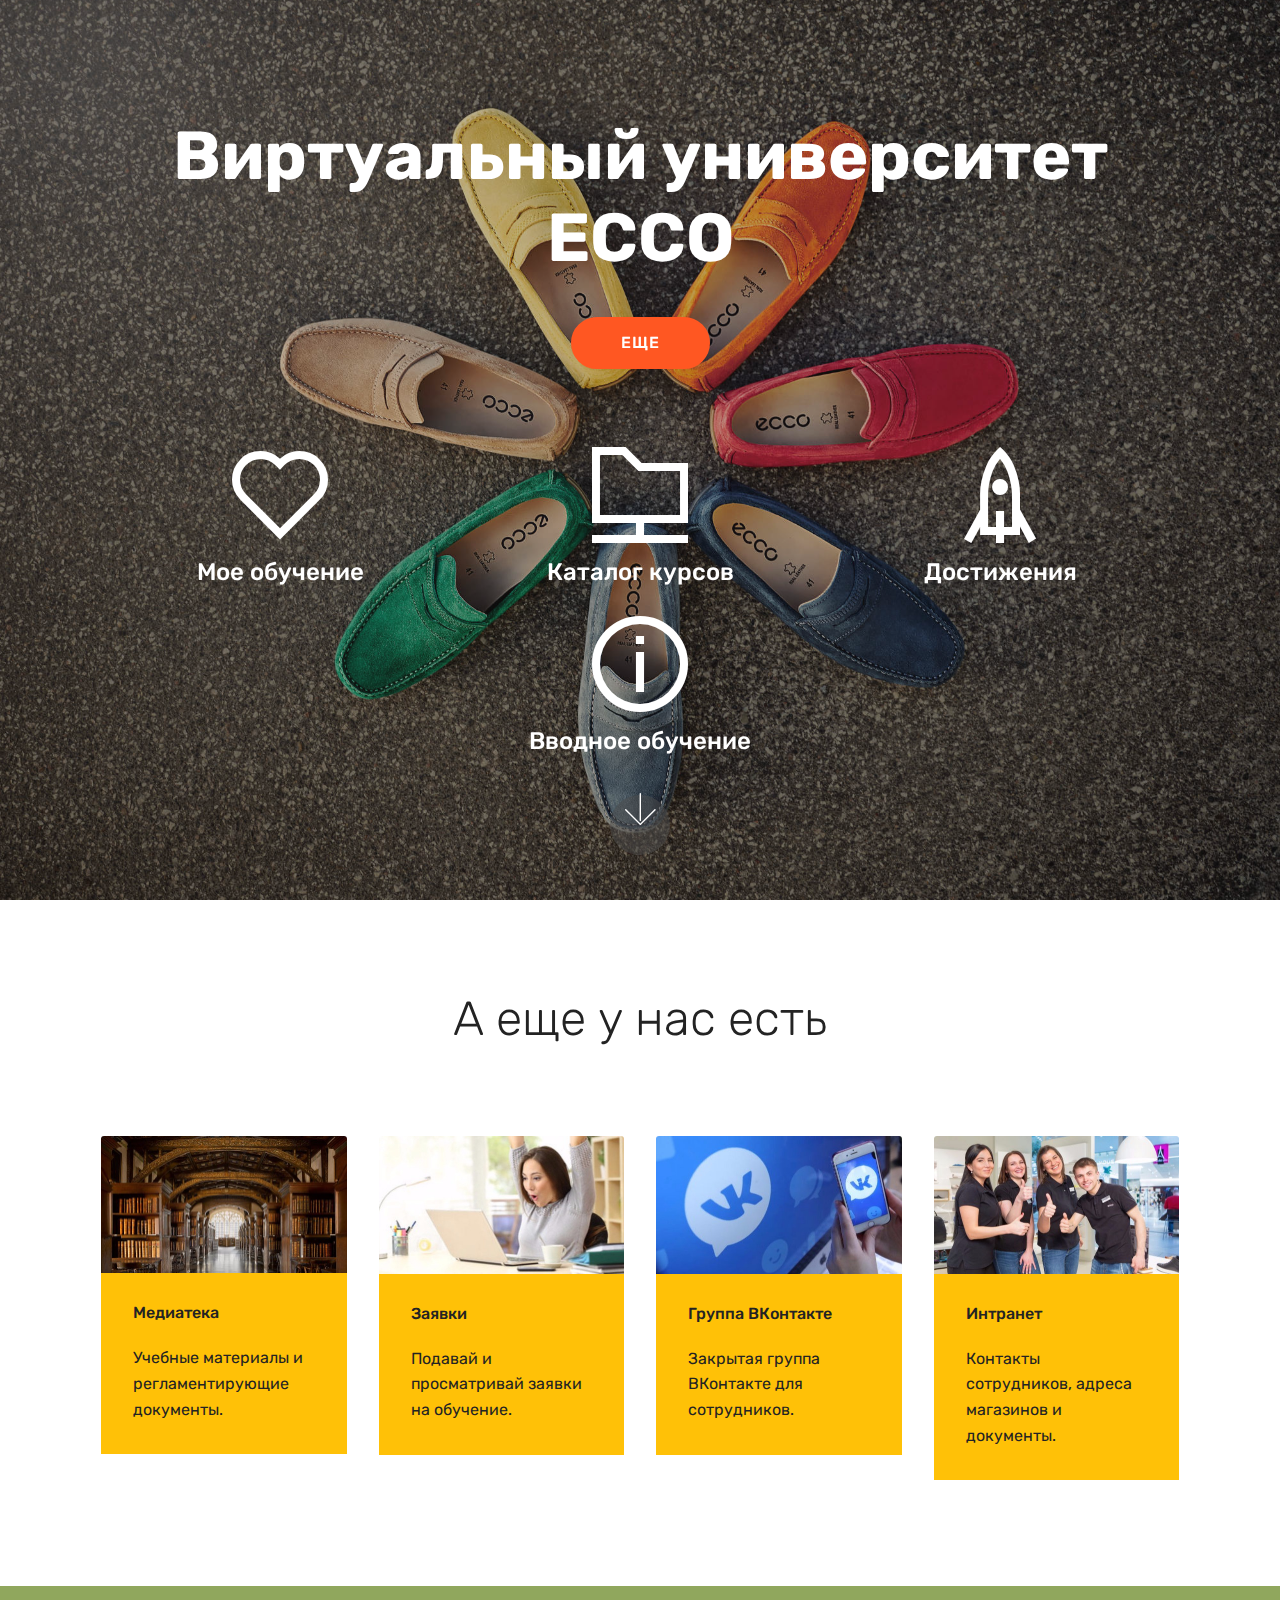
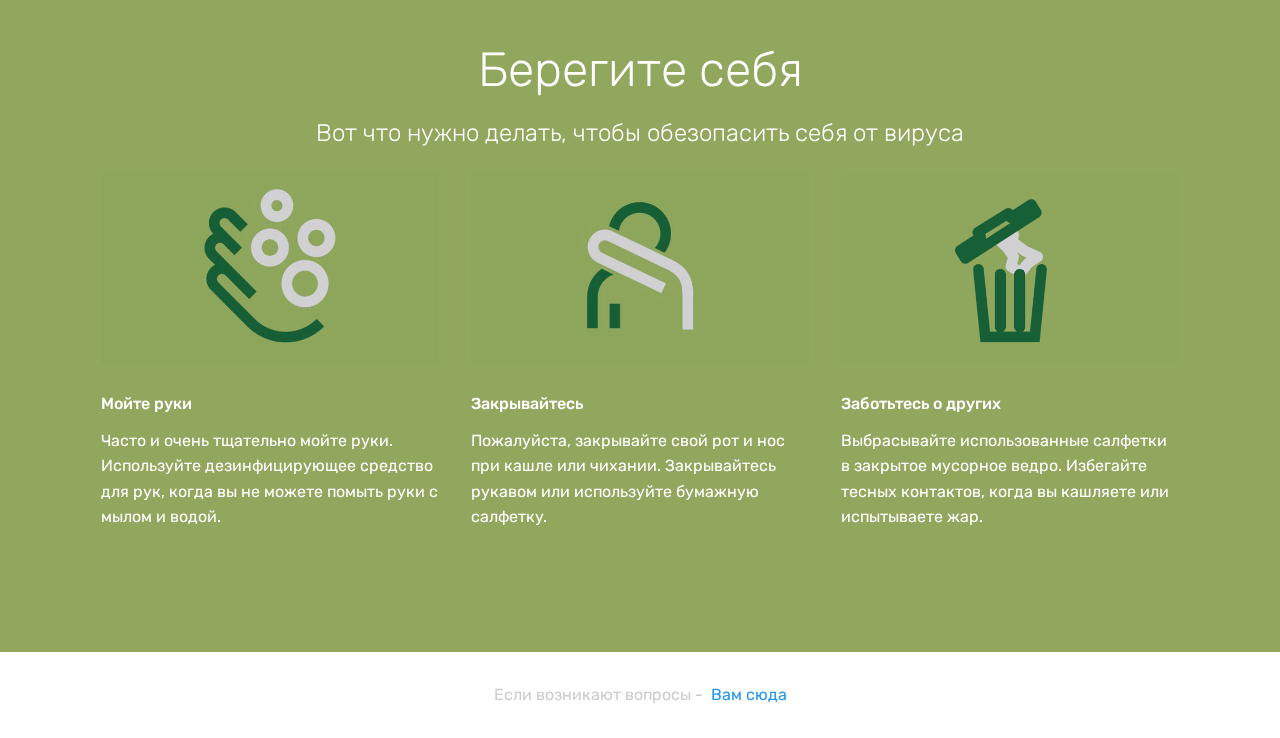
==== commit 3de4c5bb: "Update index.html" ====
--- a/index.html
+++ b/index.html
@@ -66,8 +66,14 @@
                             <h5 class="mbr-fonts-style display-5">Достижения</h5>
                         </div>
                       
-                     
-
+                        <div class="card col-12 col-md-6 col-lg-4">	
+                            <div class="icon-block">	
+                                <a href="https://eccoros.lms.mirapolis.ru/mira/?_=1593154481016#&name=%D0%9F%D0%BE%D0%BA%D0%B0%D0%B7%D0%B0%D1%82%D1%8C%20%D1%81%D1%82%D1%80%D0%B0%D0%BD%D0%B8%D1%86%D1%83&doaction=Go&s=CYEKjePWbSs7nPntfpdE&type=dlyaproverkitestovaya "target="_parent">	
+                                    <span class="mbr-iconfont mobi-mbri-info mobi-mbri"></span>	
+                                </a>	
+                            </div>	
+                            <h5 class="mbr-fonts-style display-5">Вводное обучение</h5>	
+                        </div>
                         
                     </div>
                 </div>
